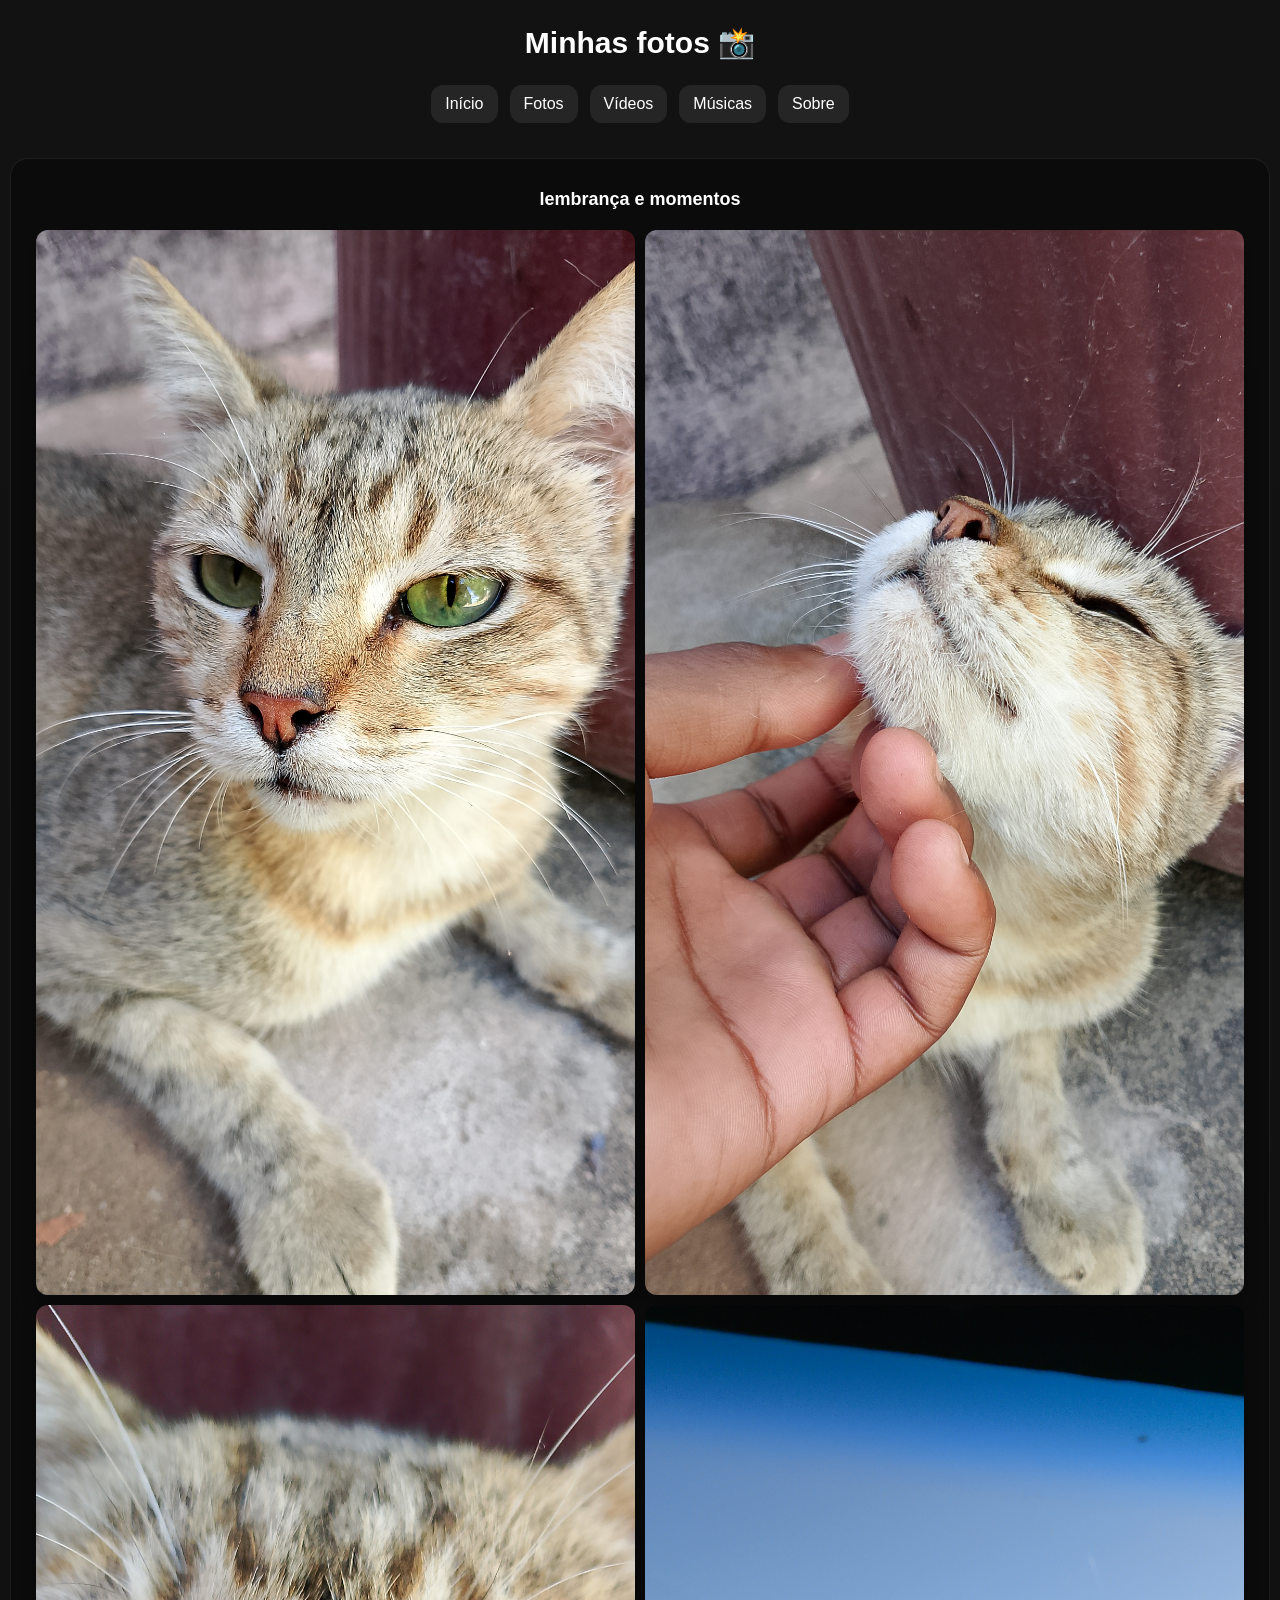
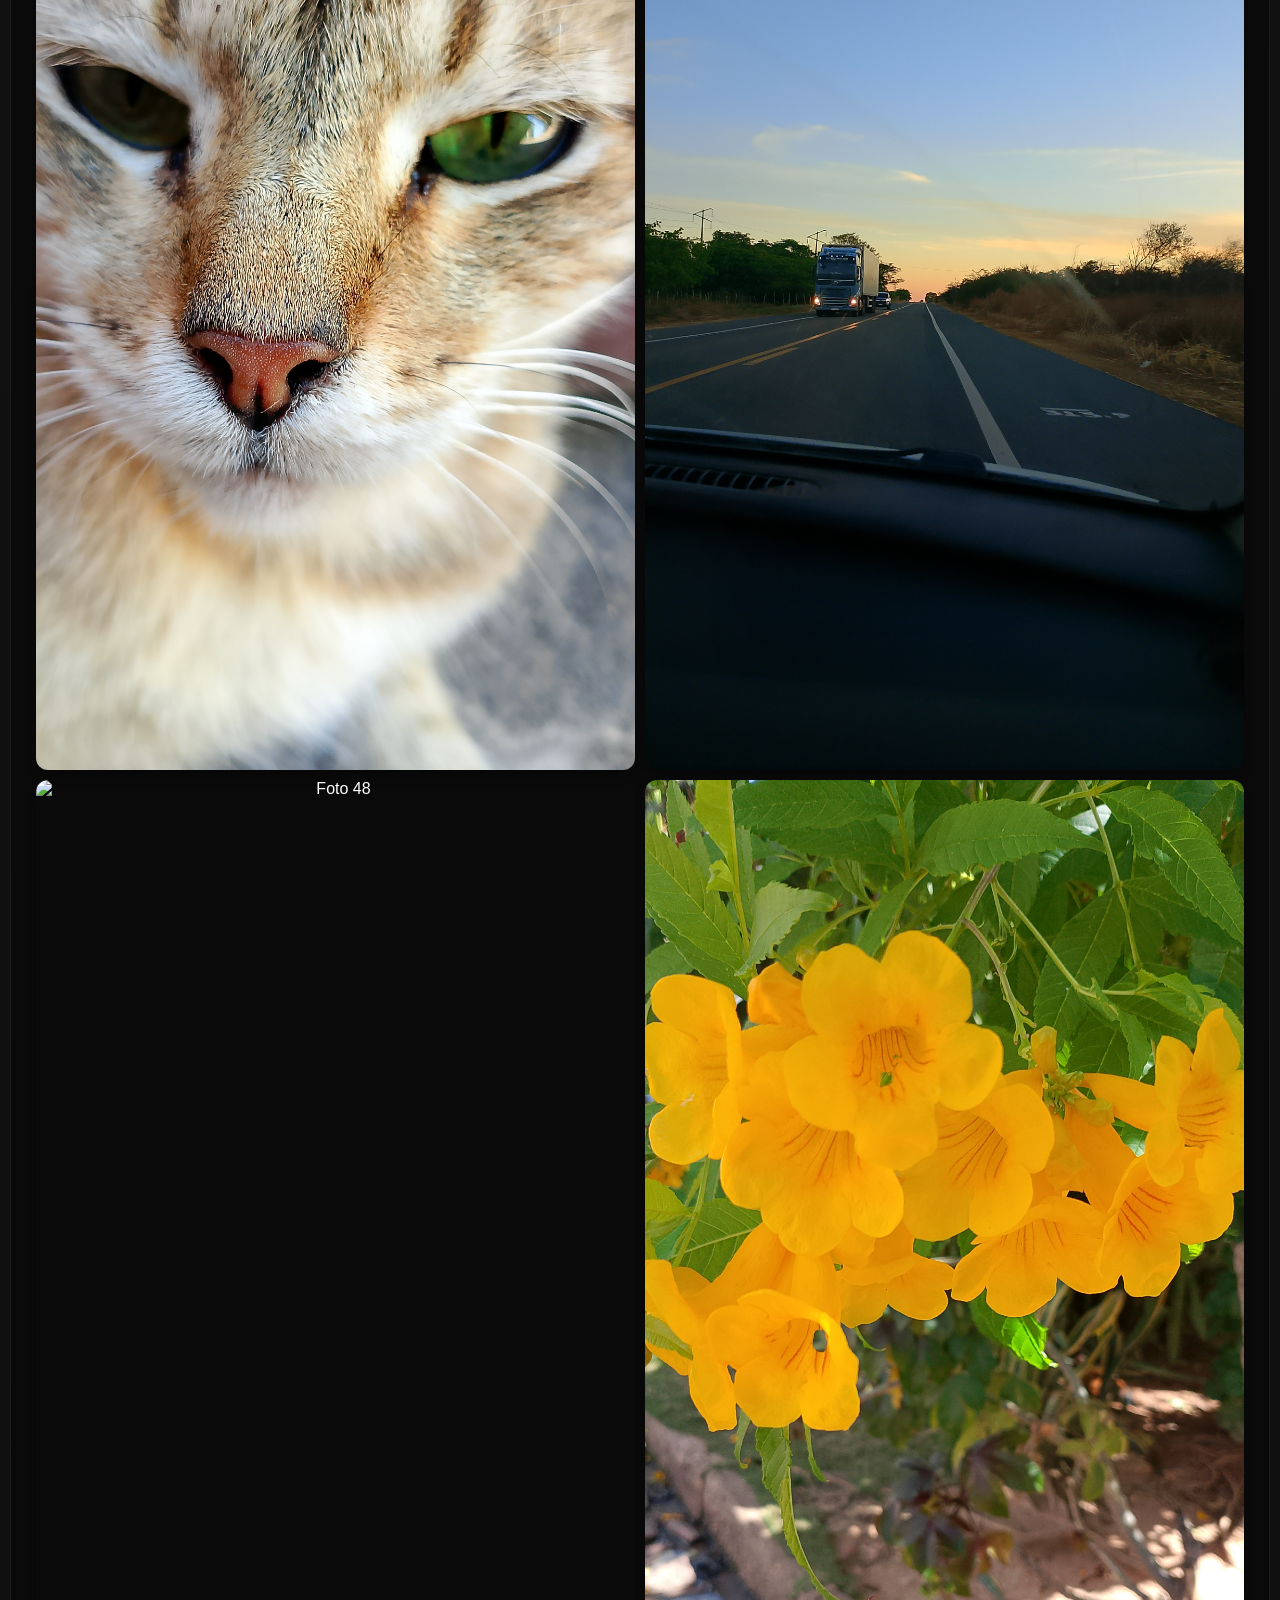
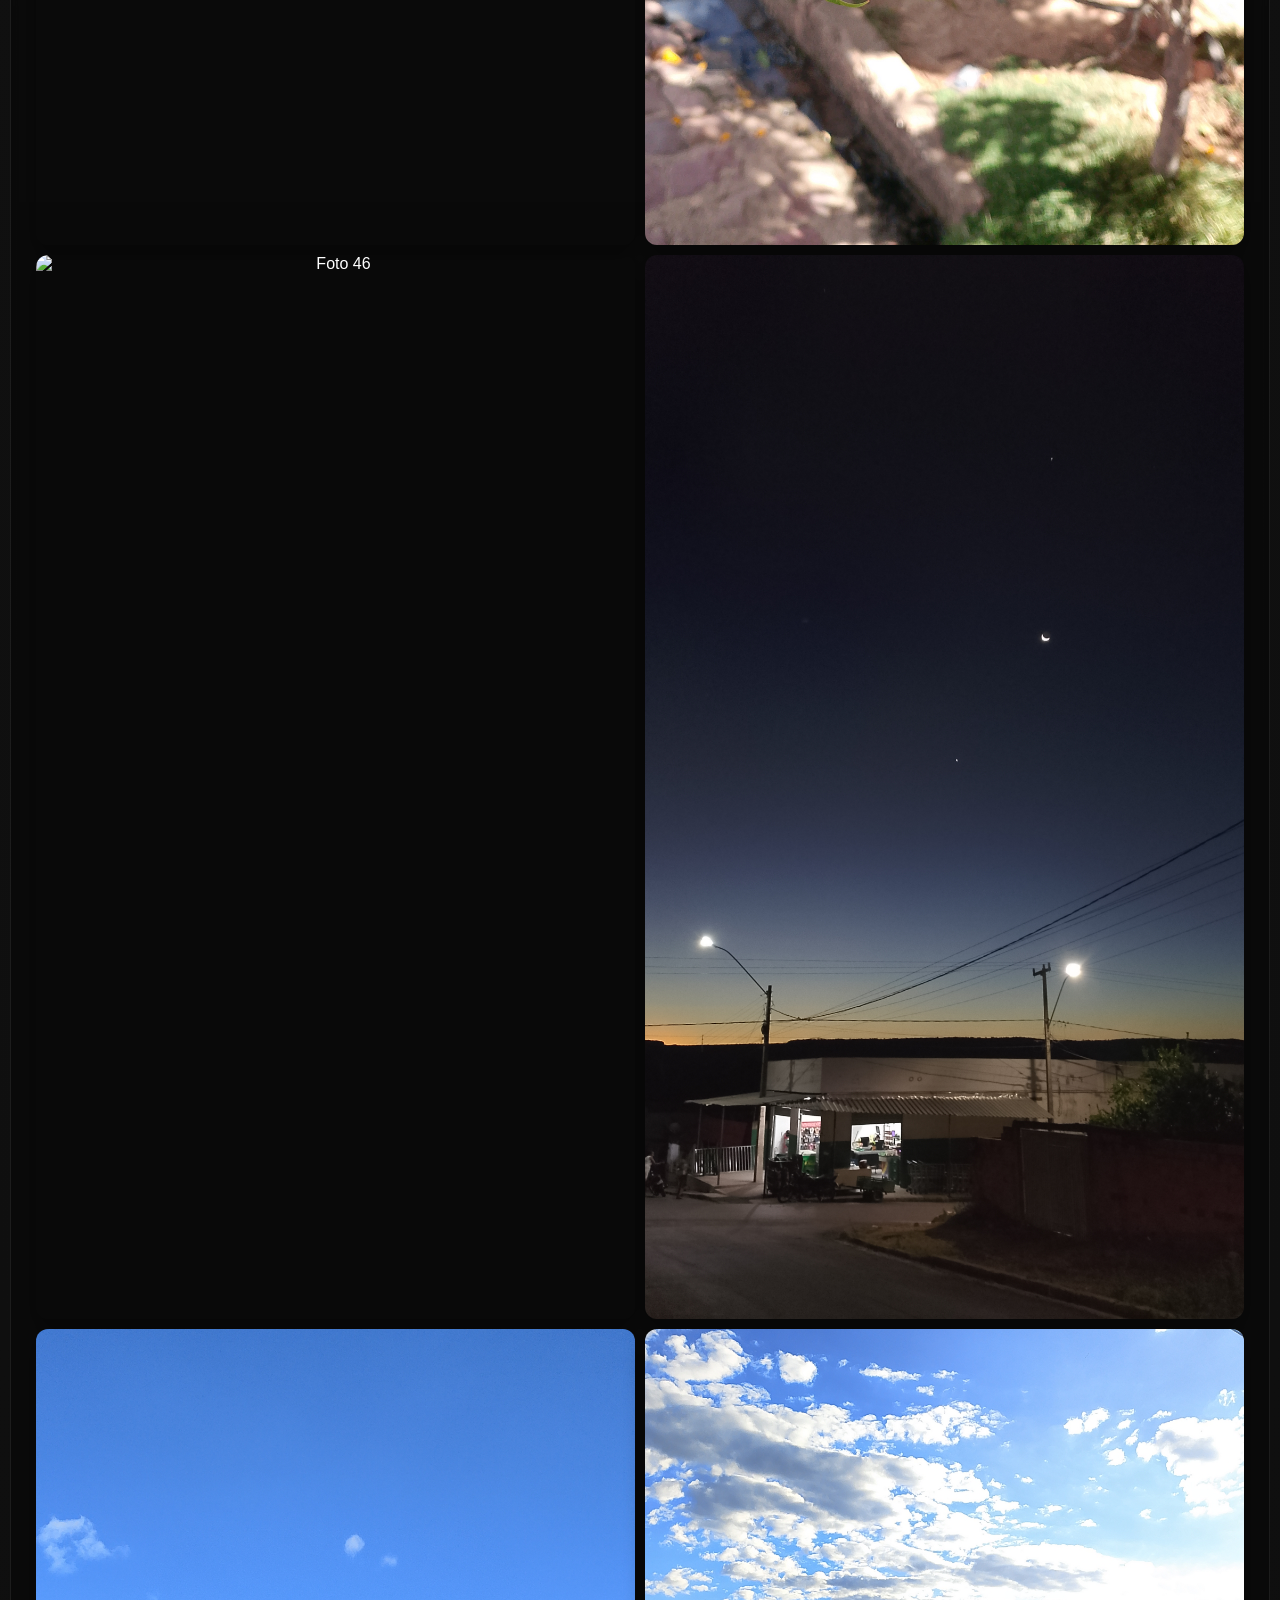
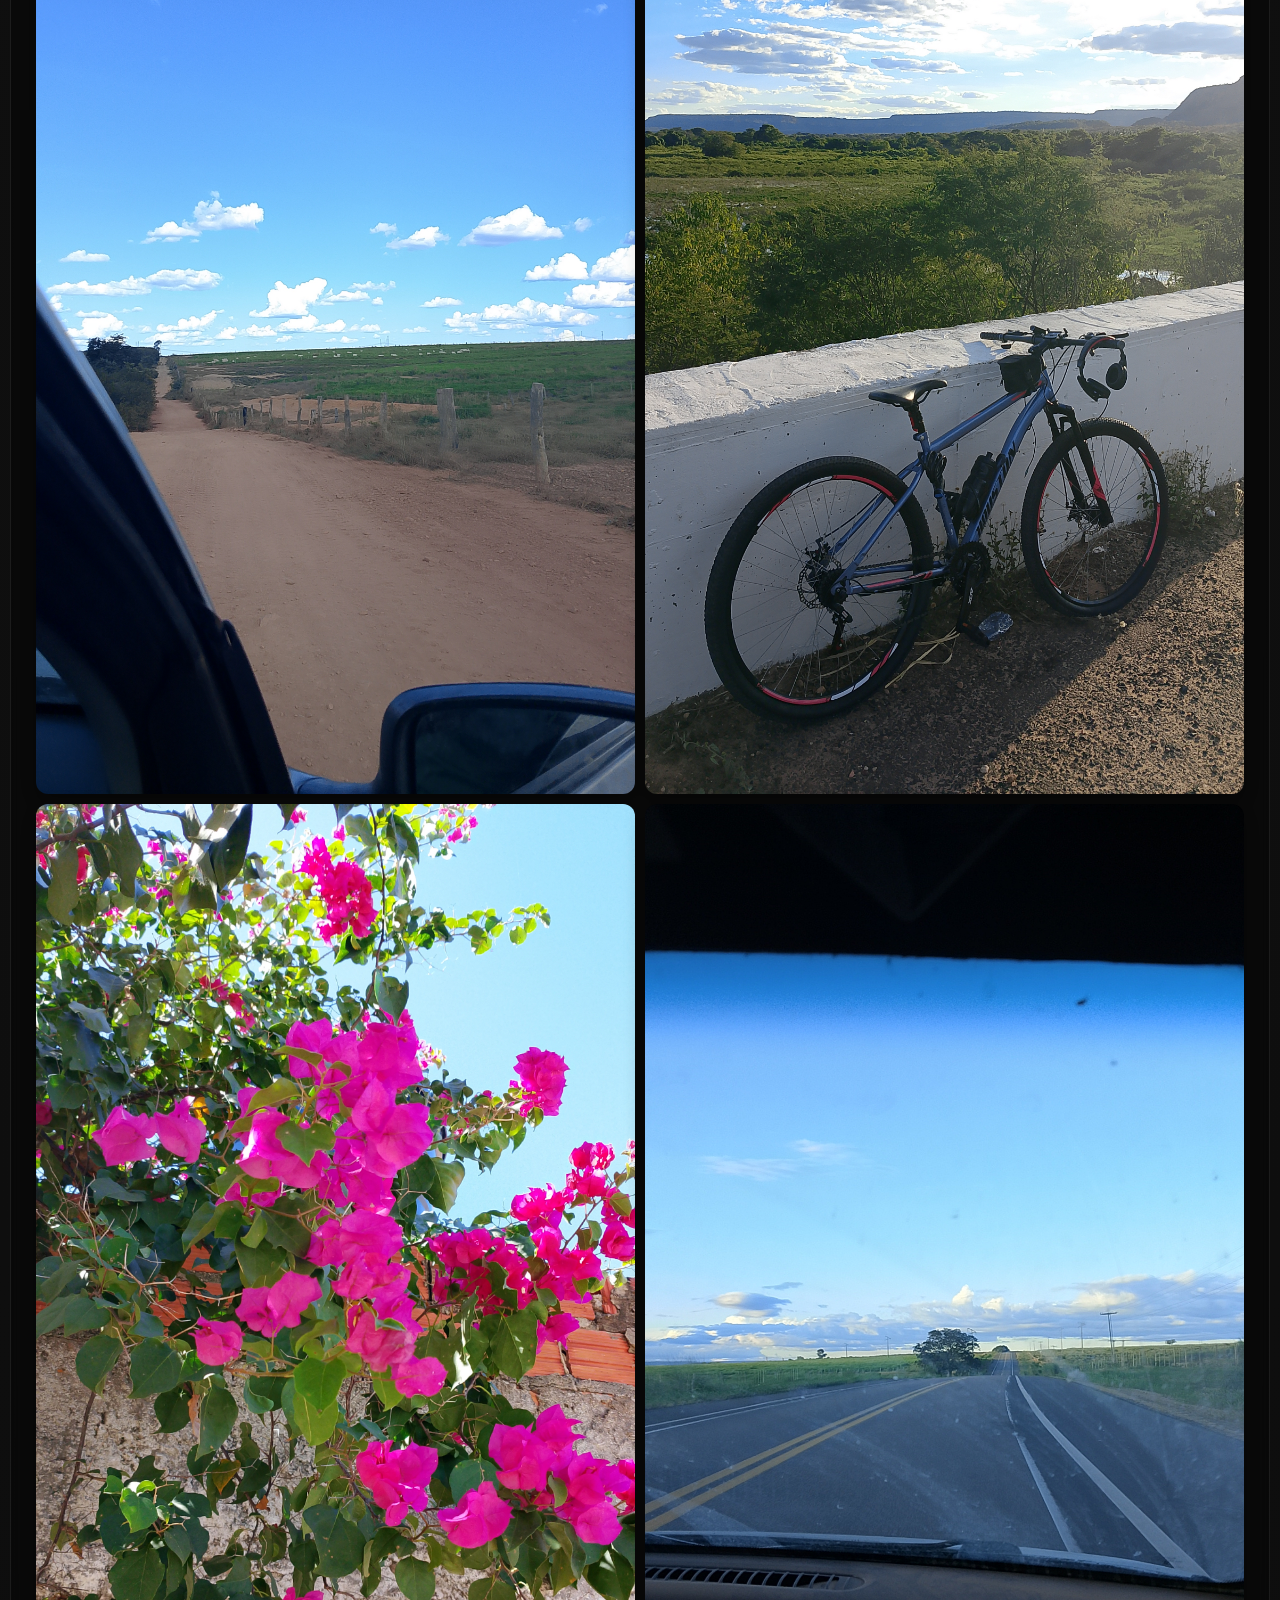
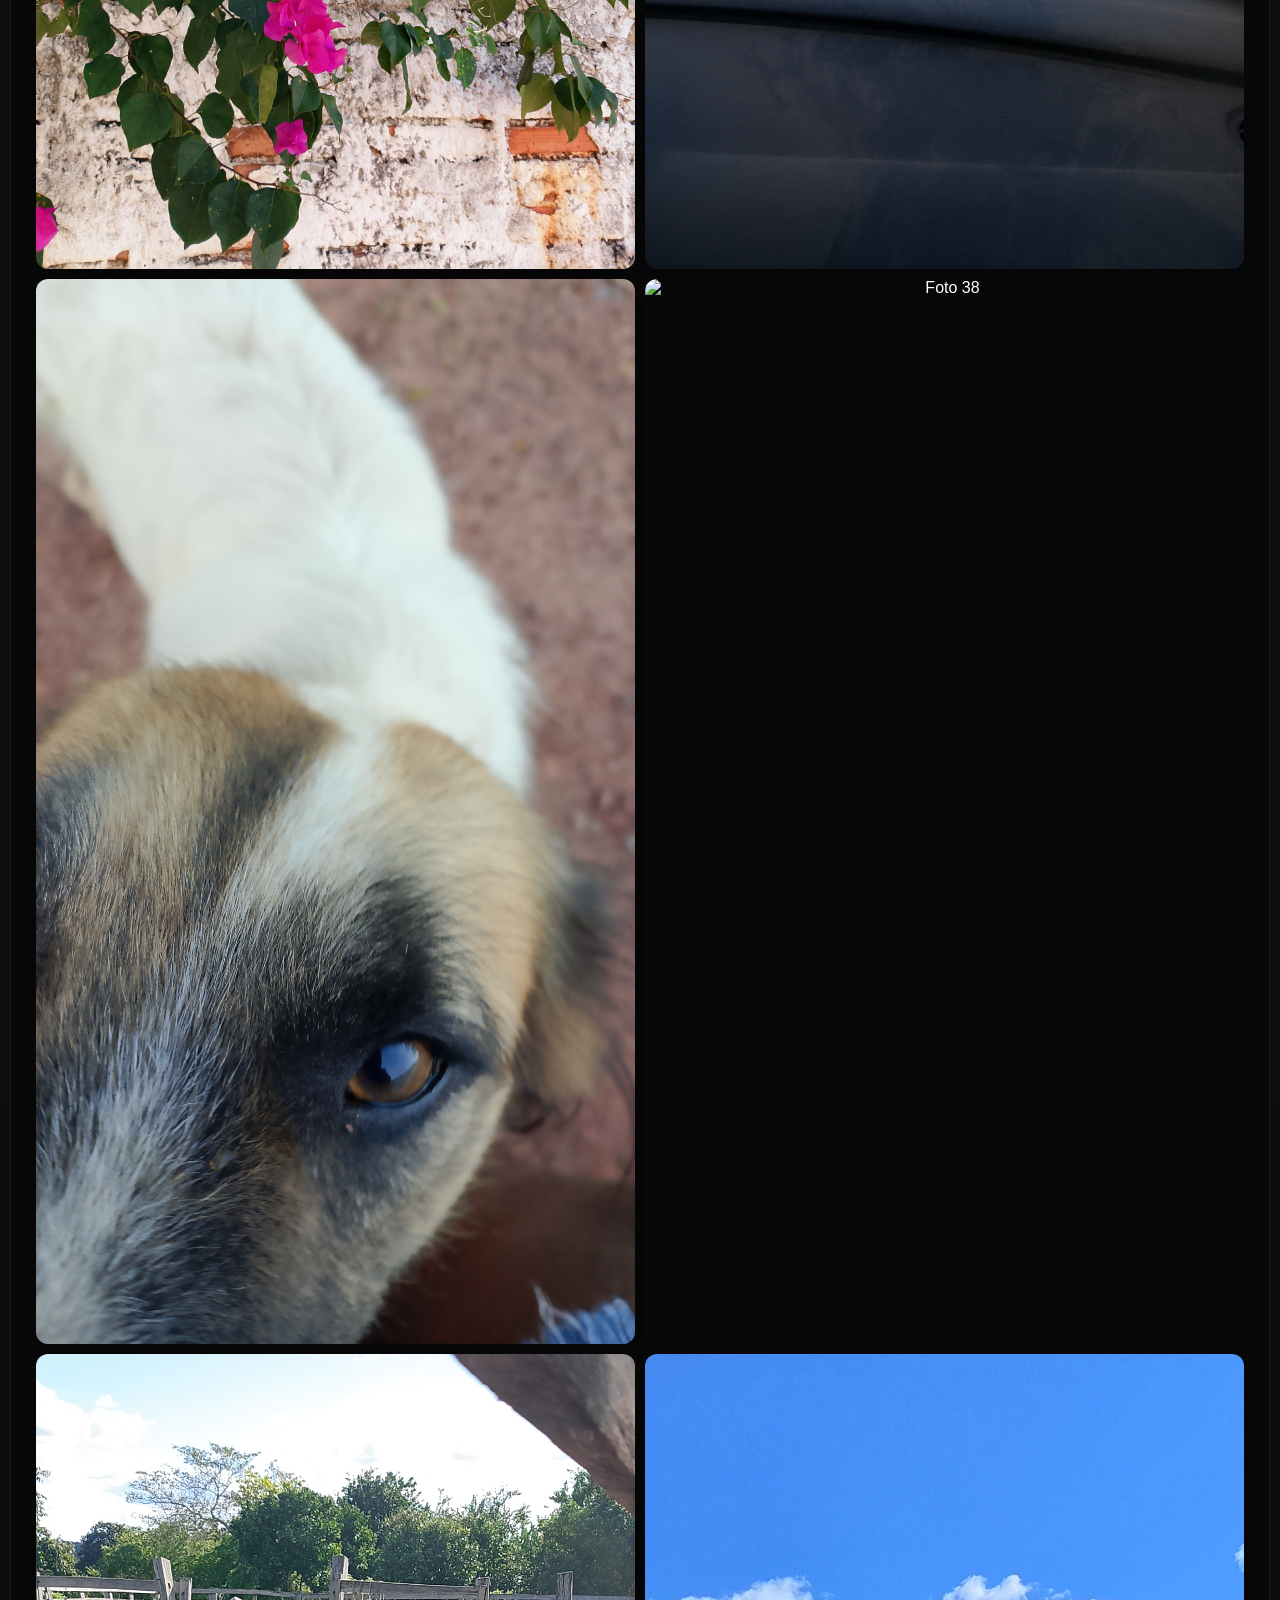
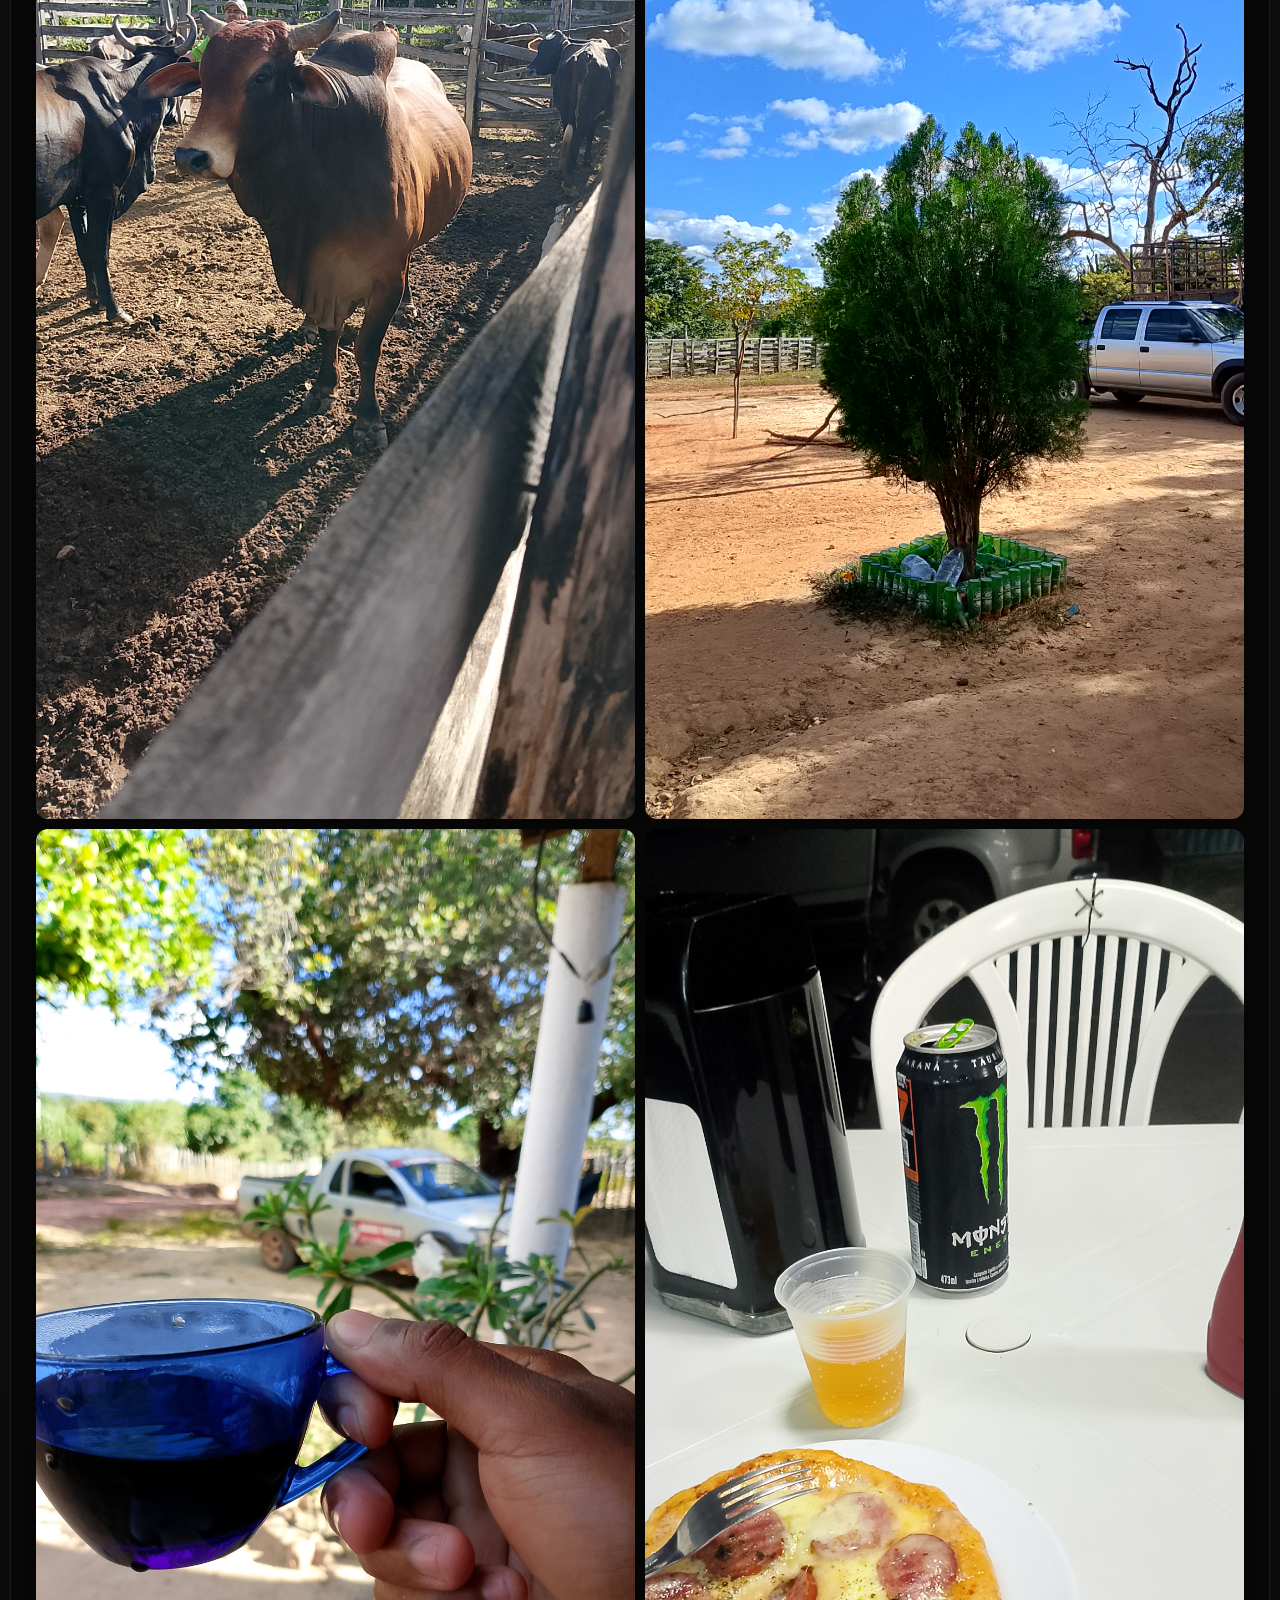
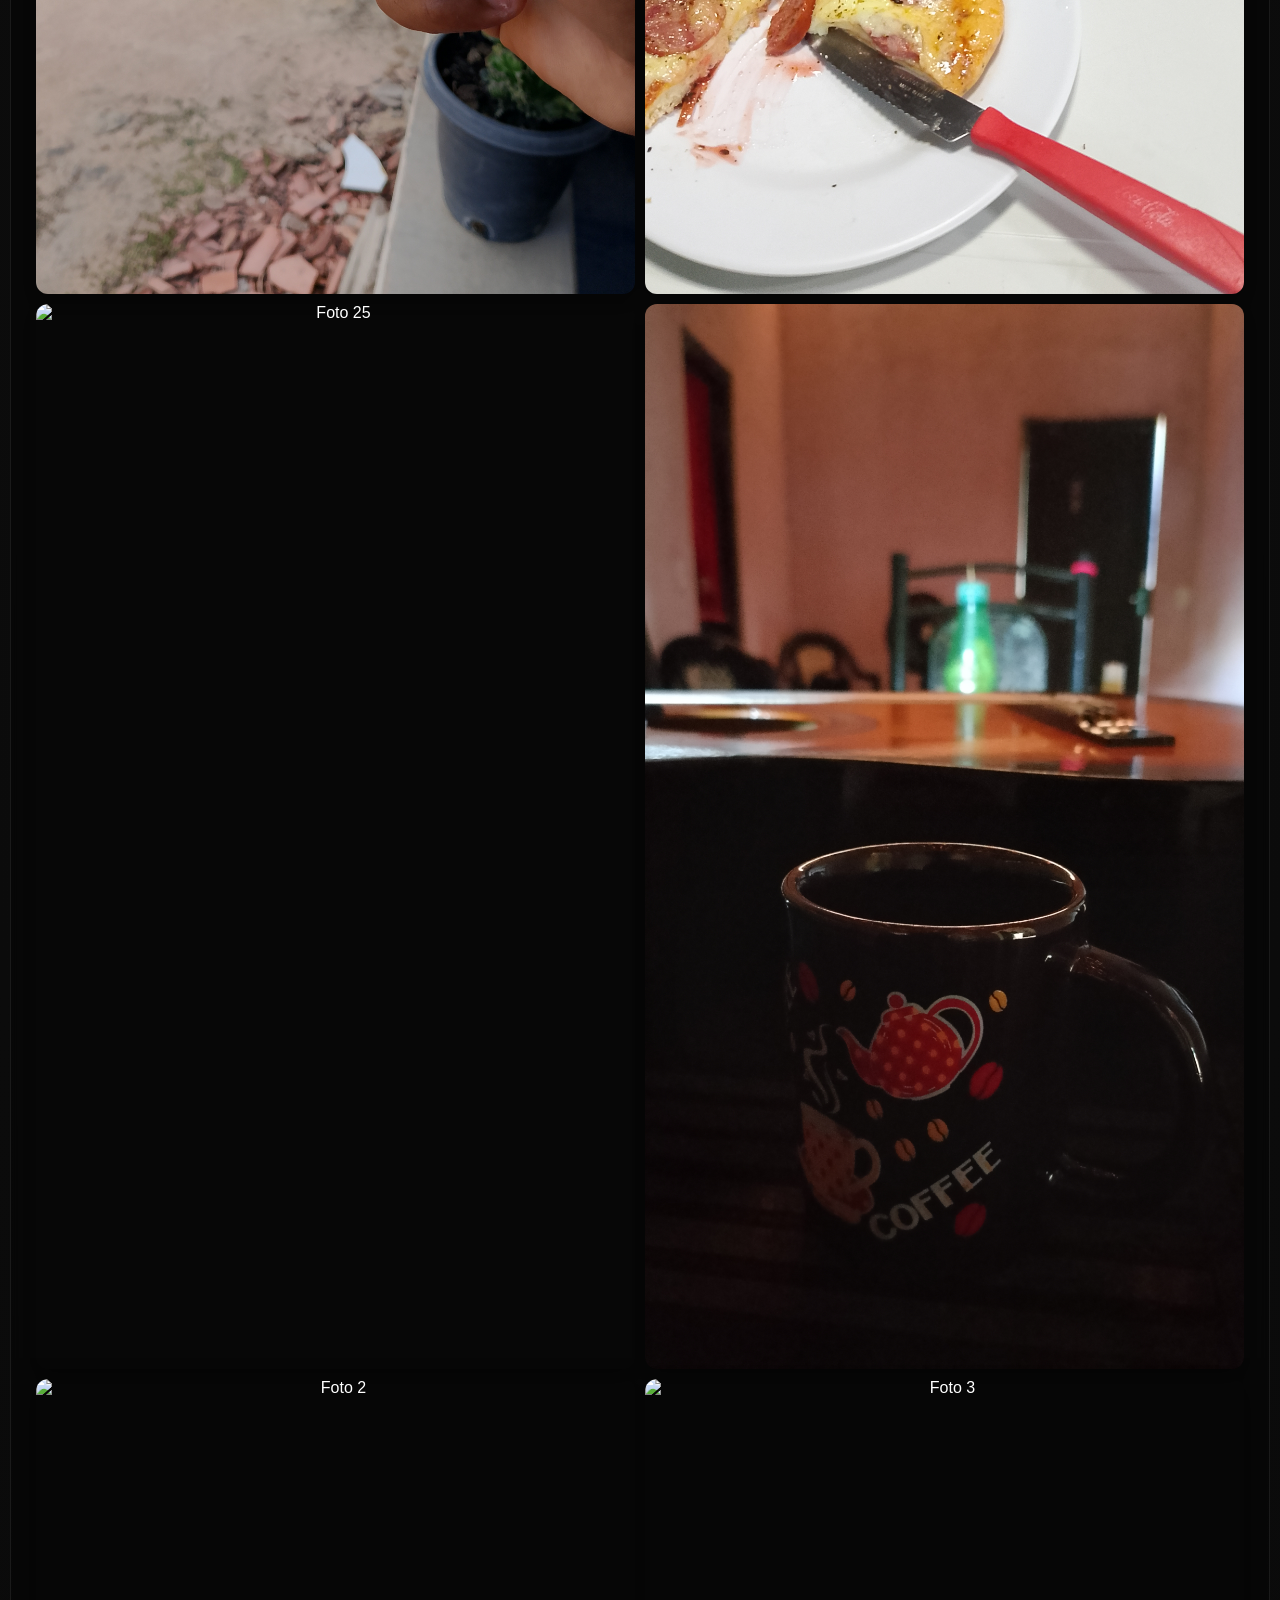
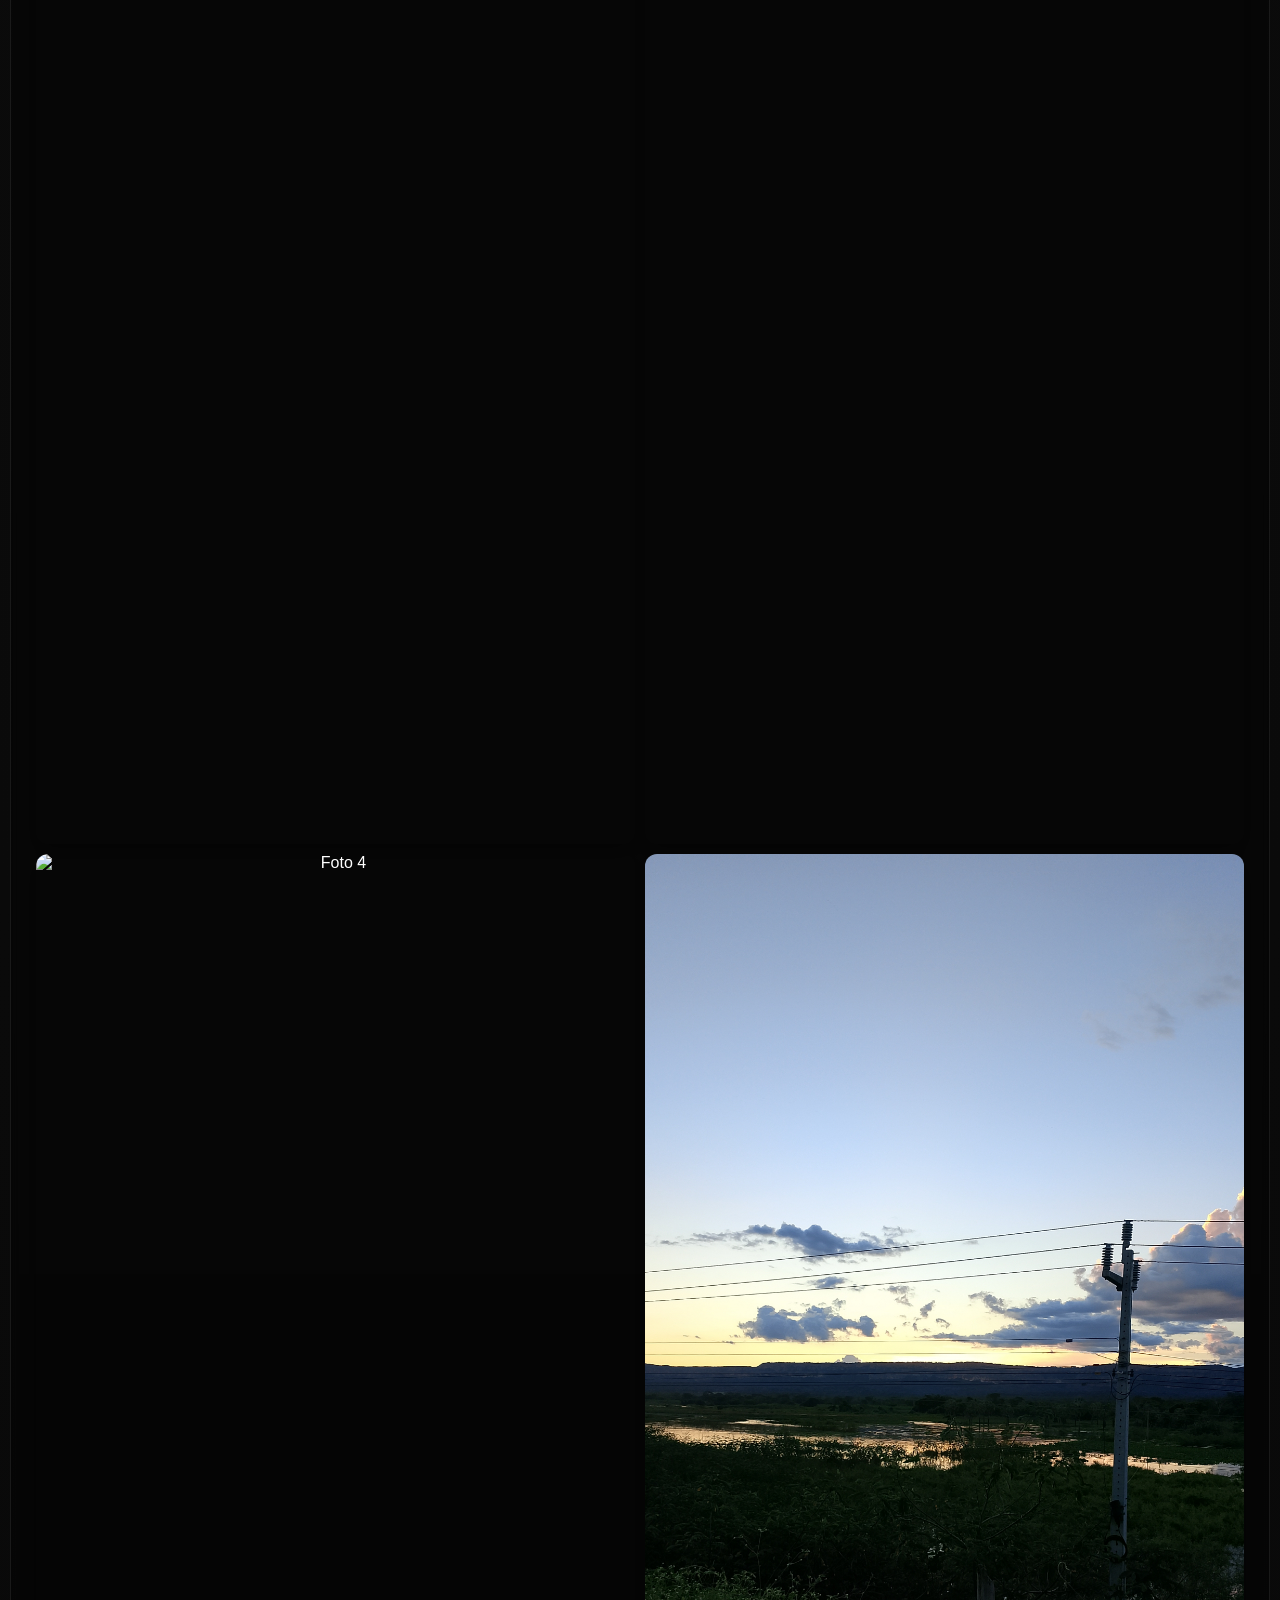
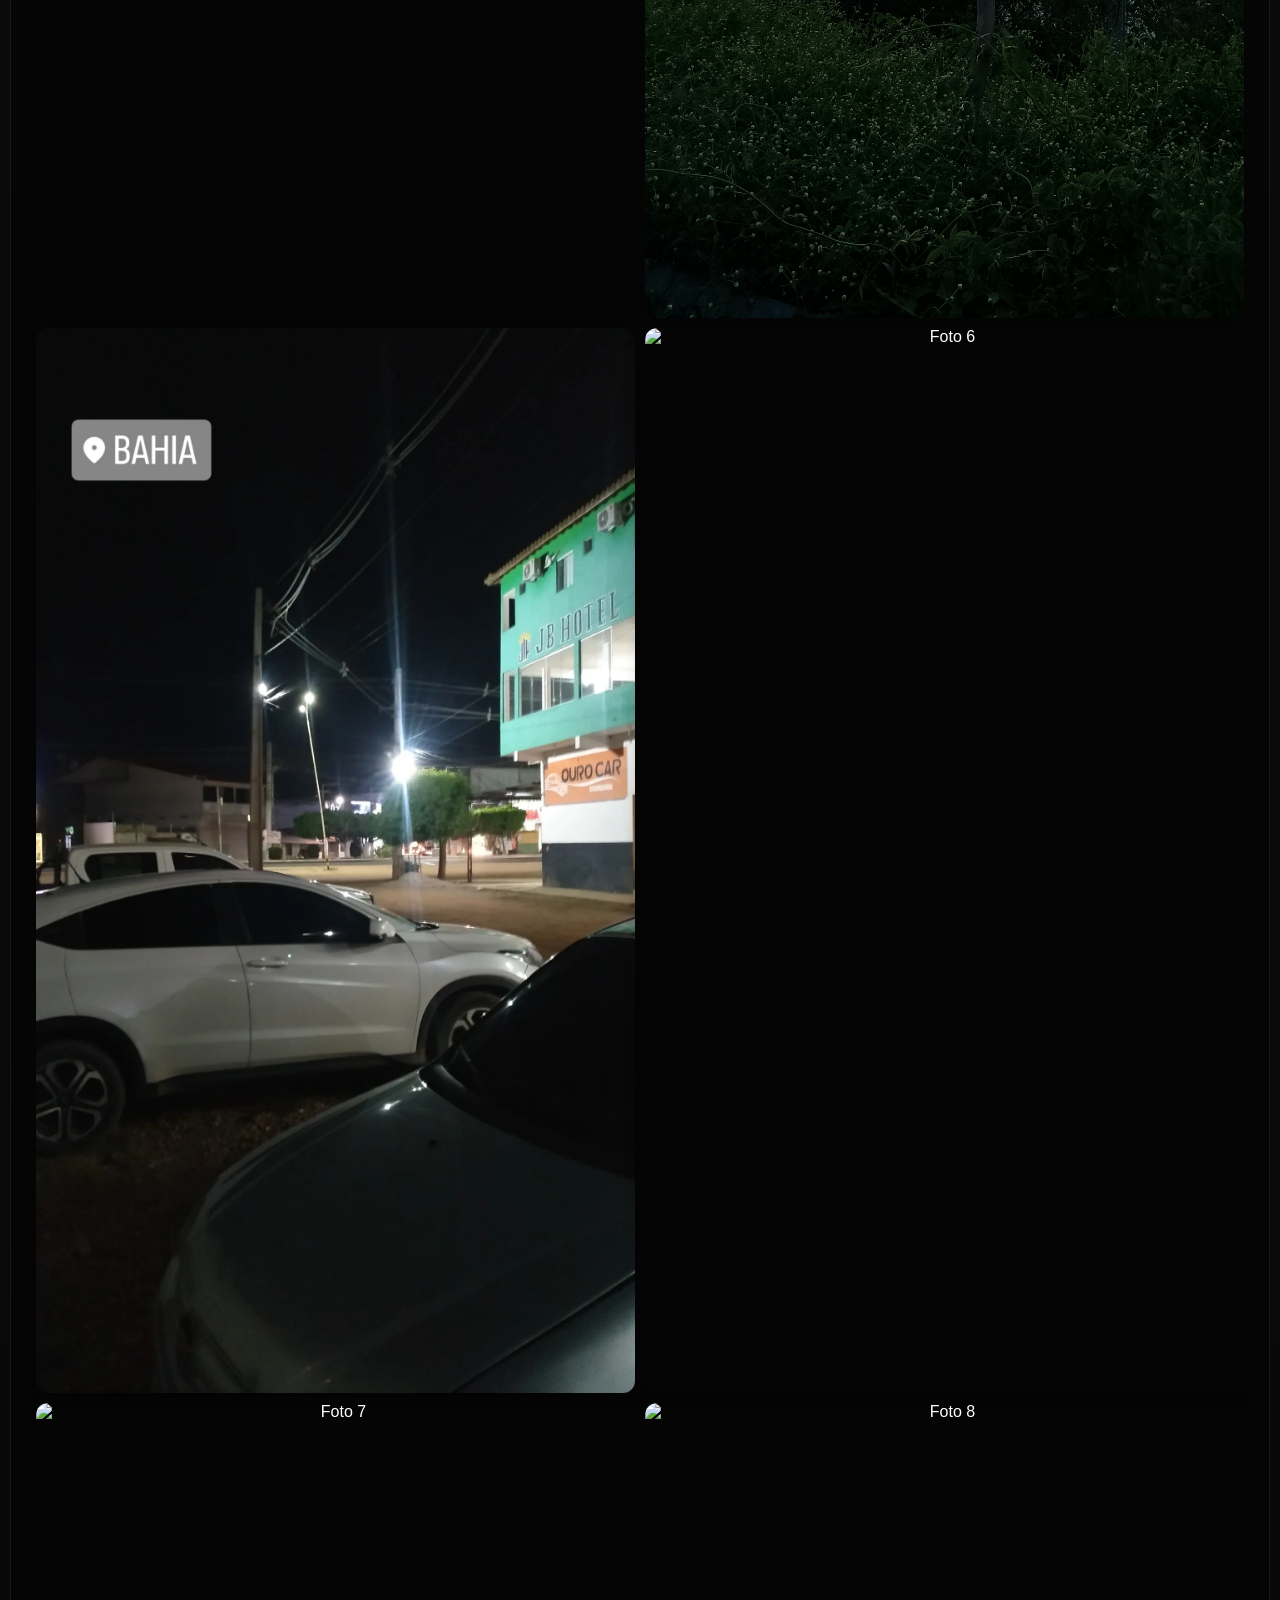
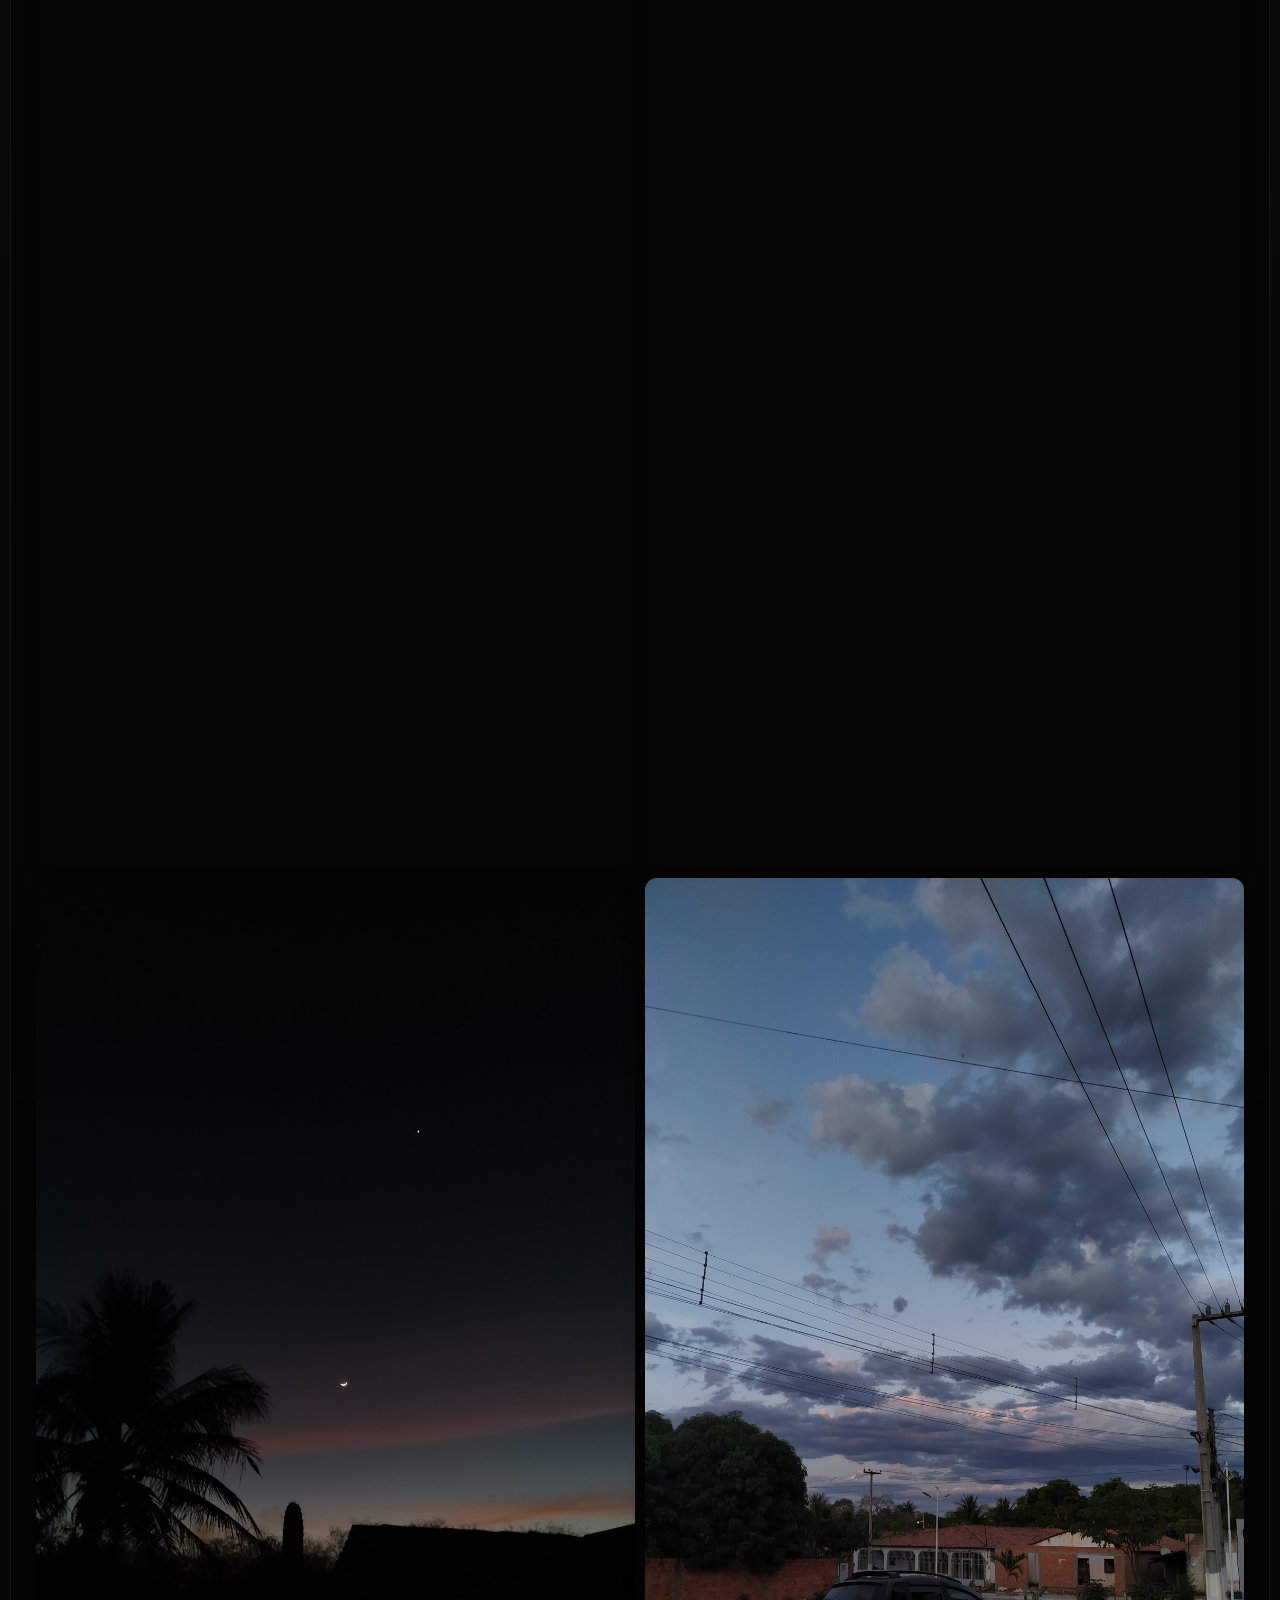
==== fotos.html @ 7a5d4465 "Add files via upload" ====
<!DOCTYPE html>  <html lang="pt-BR">    <head>    
  <meta charset="UTF-8">    
  <title>Fotos</title>    
  <link rel="stylesheet" href="style.css">    
  <meta name="viewport" content="width=device-width, initial-scale=1.0">    
</head>    
<body>    <header>    
    <h1>Minhas fotos 📸</h1>    
  </header>    <nav class="menu">    
    <a href="index.html">Início</a>    
    <a href="fotos.html">Fotos</a>    
    <a href="videos.html">Vídeos</a>  
    <a href="musicas.html">Músicas</a>  
    <a href="sobre.html">Sobre</a>
  </nav>    <section>    
    <h2>lembrança e momentos</h2>    
    <div class="galeria">
    <img src="foto52.jpg" alt="Foto 52">
    <img src="foto51.jpg" alt="Foto 51">
    <img src="foto50.jpg" alt="Foto 50">
    <img src="foto49.jpg" alt="Foto 49">
    <img src="foto48.jpg" alt="Foto 48">
    <img src="foto47.jpg" alt="Foto 47">
    <img src="foto46.jpg" alt="Foto 46">
    <img src="foto45.jpg" alt="Foto 45">
    <img src="foto44.jpg" alt="Foto 44">
    <img src="foto43.jpg" alt="Foto 43">
    <img src="foto42.jpg" alt="Foto 42">
    <img src="foto40.jpg" alt="Foto 40">  
    <img src="foto39.jpg" alt="Foto 39">  
    <img src="foto38.jpg" alt="Foto 38">  
    <img src="foto37.jpg" alt="Foto 37">  
    <img src="foto36.jpg" alt="Foto 36">
    <img src="foto34.jpg" alt="Foto 34">  
    <img src="foto26.jpg" alt="Foto 26">  
    <img src="foto25.jpg" alt="Foto 25">    
      <img src="foto1.jpg" alt="Foto 1">    
      <img src="foto2.jpg" alt="Foto 2">    
      <img src="foto3.jpg" alt="Foto 3">    
      <img src="foto4.jpg" alt="Foto 4">    
      <img src="foto5.jpg" alt="Foto 5">
      <img src="foto41.jpg" alt="Foto 41">
      <img src="foto6.jpg" alt="Foto 6">    
      <img src="foto7.jpg" alt="Foto 7">    
      <img src="foto8.jpg" alt="Foto 8">    
      <img src="foto9.jpg" alt="Foto 9">    
      <img src="foto10.jpg" alt="Foto 10">    
      <img src="foto11.jpg" alt="Foto 11">    
      <img src="foto12.jpg" alt="Foto 12">    
      <img src="foto13.jpg" alt="Foto 13">    
      <img src="foto14.jpg" alt="Foto 14">    
      <img src="foto15.jpg" alt="Foto 15">    
      <img src="foto16.jpg" alt="Foto 16">    
      <img src="foto17.jpg" alt="Foto 17">    
      <img src="foto18.jpg" alt="Foto 18">    
      <img src="foto19.jpg" alt="Foto 19">    
      <img src="foto20.jpg" alt="Foto 20">    
      <img src="foto21.jpg" alt="Foto 21">    
      <img src="foto22.jpg" alt="Foto 22">
      <img src="foto27.jpg" alt="Foto 27">  
      <img src="foto28.jpg" alt="Foto 28">  
      <img src="foto29.jpg" alt="Foto 29">  
      <img src="foto30.jpg" alt="Foto 30">  
      <img src="foto31.jpg" alt="Foto 31">  
      <img src="foto32.jpg" alt="Foto 32">  
      <img src="foto33.jpg" alt="Foto 33">  
    </div>    
  </section>    <div id="telaCheia" class="tela-cheia">    
    <span id="fechar">&times;</span>    
    <img id="imgGrande" alt="Imagem ampliada">    
  </div>    <script src="script.js"></script>  
  <footer>  
    <p>© 2026 - @eudaviziim</p>  
  </footer>  
  </body>    
</html>
---- style.css ----
body {
  background: linear-gradient(180deg, #121212, #000);
  color: white;
  font-family: Arial, sans-serif;
  margin: 0;
  text-align: center;
}

/* HEADER */
header {
  padding: 25px 15px 10px;
}

h1 {
  font-size: 30px;
  margin: 0;
}

h2 {
  font-size: 18px;
  margin-bottom: 10px;
}

p {
  font-size: 14px;
  color: #b3b3b3;
}

/* MENU */
.menu {
  display: flex;
  justify-content: center;
  gap: 12px;
  padding: 15px;
  flex-wrap: wrap;
}

.menu a {
  text-decoration: none;
  color: white;
  background: rgba(255, 255, 255, 0.08);
  padding: 10px 14px;
  border-radius: 12px;
  transition: 0.3s;
}

.menu a:hover {
  background: rgba(255, 255, 255, 0.18);
}

/* SEÇÕES */
section {
  margin: 20px 10px;
  background: rgba(0, 0, 0, 0.35);
  padding: 15px;
  border-radius: 18px;
  backdrop-filter: blur(4px);
  border: 1px solid rgba(255, 255, 255, 0.08);
}

/* GALERIA */
.galeria {
  display: grid;
  grid-template-columns: repeat(2, 1fr);
  gap: 10px;
  padding: 10px;
}

.galeria img,
.galeria video {
  width: 100%;
  aspect-ratio: 9 / 16;
  object-fit: cover;
  border-radius: 12px;
  box-shadow: 0 8px 20px rgba(0, 0, 0, 0.35);
  transition: transform 0.3s ease;
}

.galeria img:hover,
.galeria video:hover {
  transform: scale(1.03);
}

/* TELA CHEIA */
.tela-cheia {
  display: none;
  position: fixed;
  inset: 0;
  background: rgba(0, 0, 0, 0.95);
  justify-content: center;
  align-items: center;
  z-index: 9999;
}

.tela-cheia img {
  width: 100%;
  height: 100%;
  object-fit: contain;
}

#fechar {
  position: absolute;
  top: 20px;
  right: 20px;
  font-size: 32px;
  color: white;
  cursor: pointer;
  z-index: 10000;
}

/* PLAYLIST */
.playlist {
  padding: 20px;
}

.playlist h2 {
  color: #1DB954;
  text-align: center;
}

/* CARD DE MÚSICA */
.card-musica {
  background: #181818;
  padding: 15px;
  margin: 18px 0;
  border-radius: 18px;
  box-shadow: 0 0 15px rgba(0,0,0,0.5);
  transition: 0.3s;
}

.card-musica:hover {
  background: #282828;
  transform: scale(1.02);
}

.card-musica h3 {
  margin-bottom: 10px;
  font-size: 18px;
}

/* VÍDEO MAIOR */
.card-musica iframe {
  width: 100%;
  height: 240px;
  border-radius: 12px;
}

/* FOOTER */
footer {
  padding: 20px;
  font-size: 14px;
}
body.no-scroll {
  overflow: hidden;
}
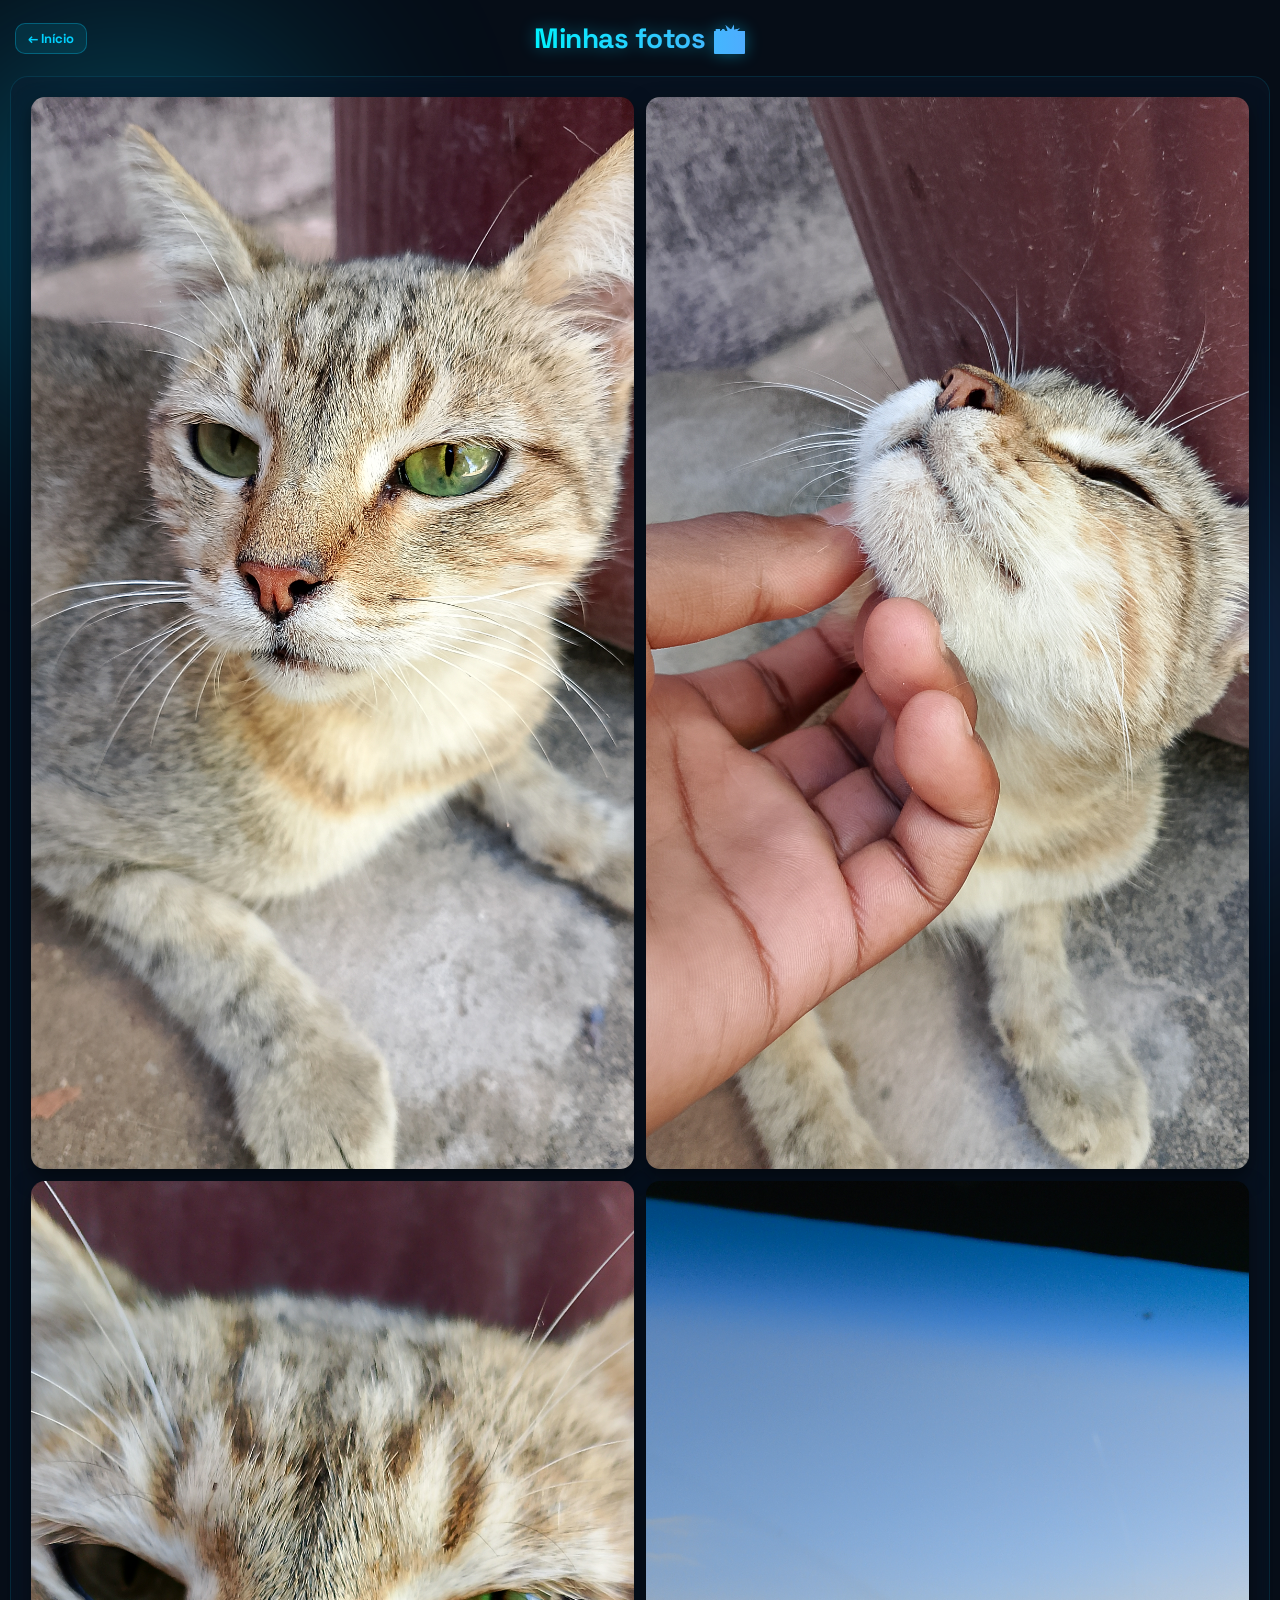
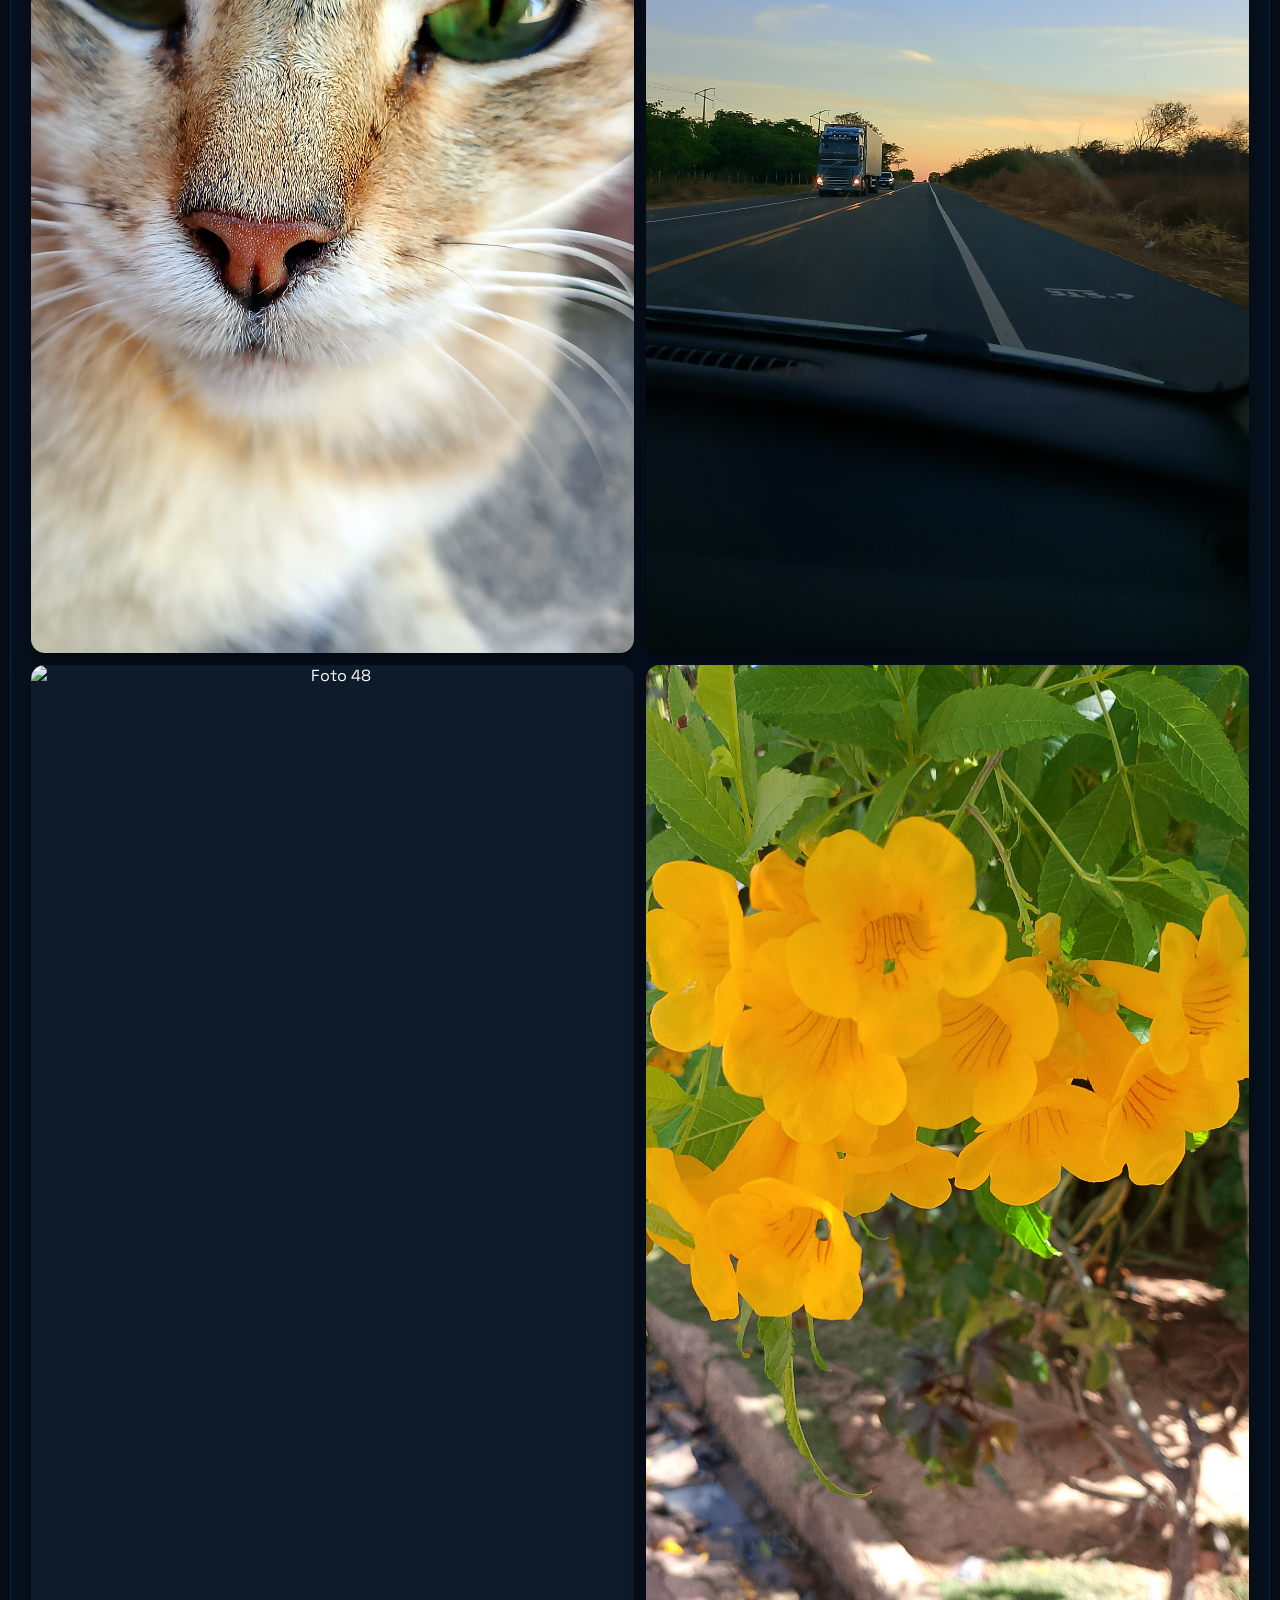
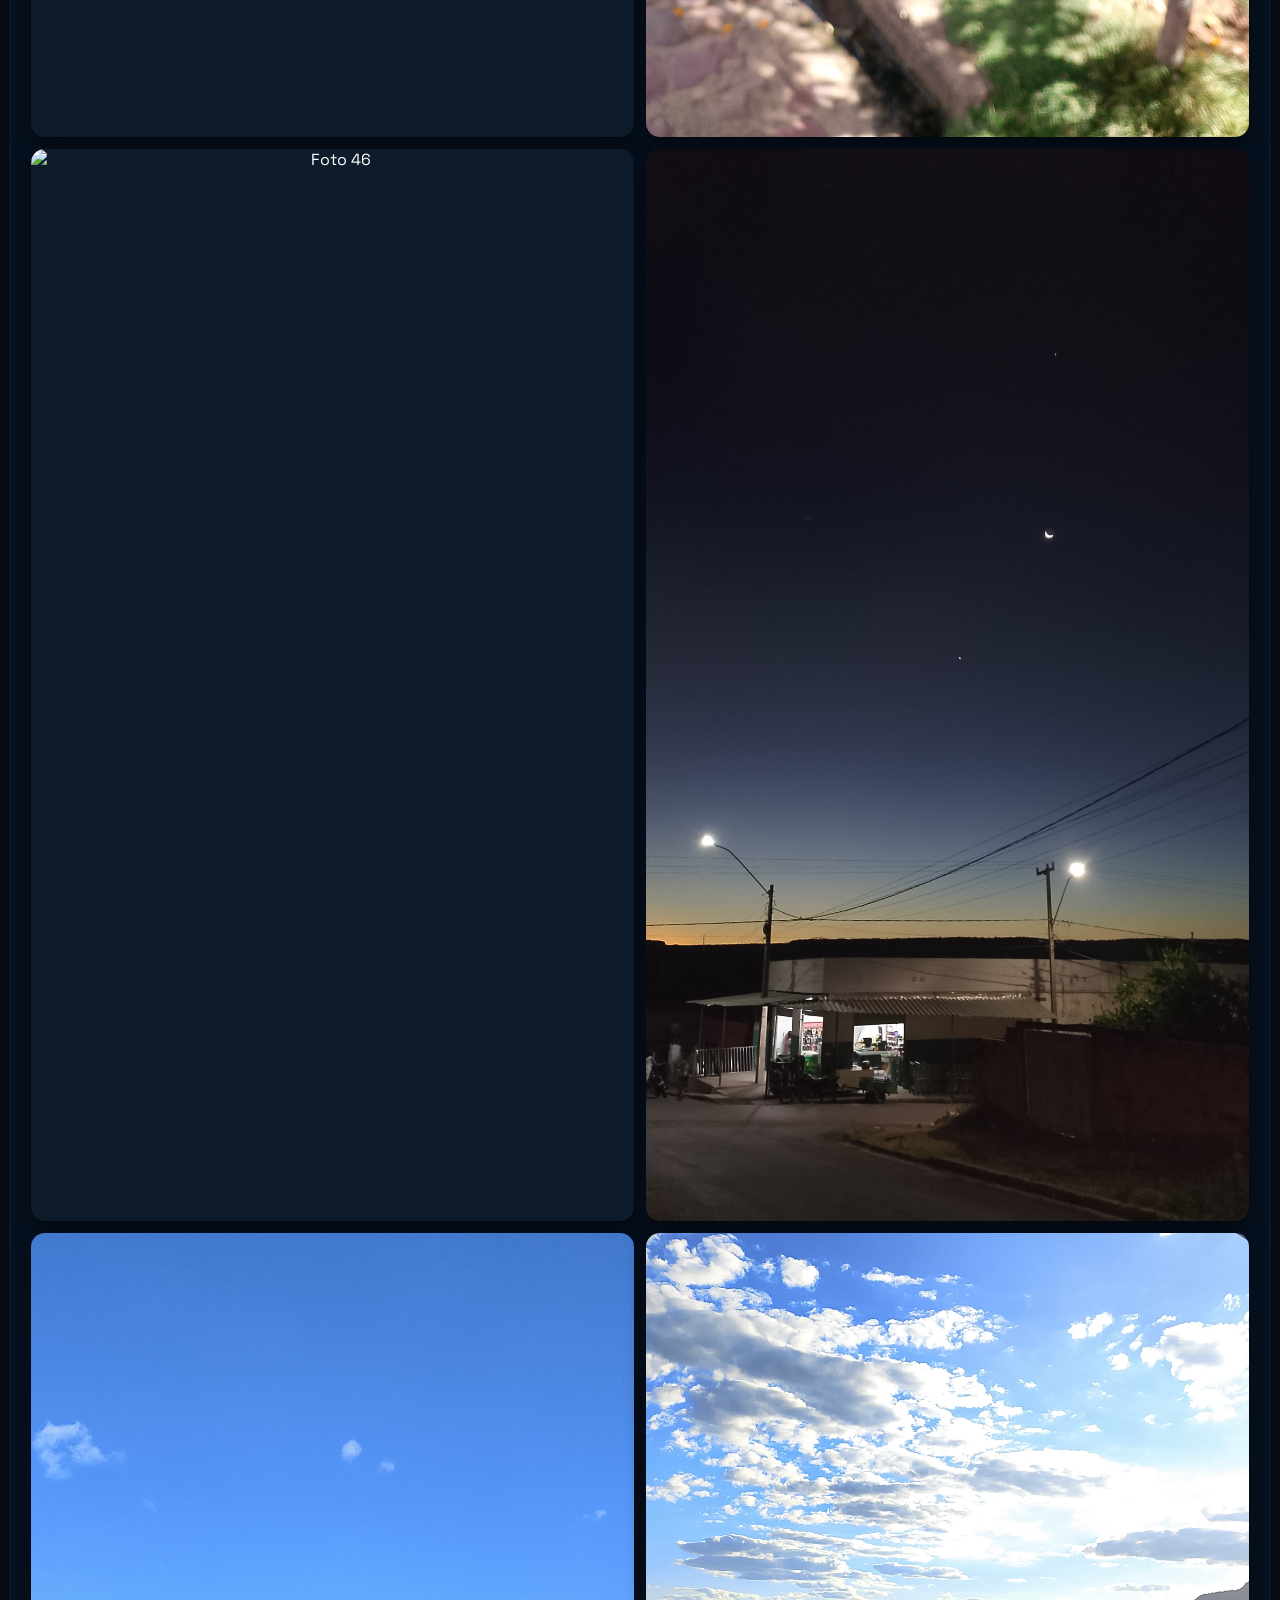
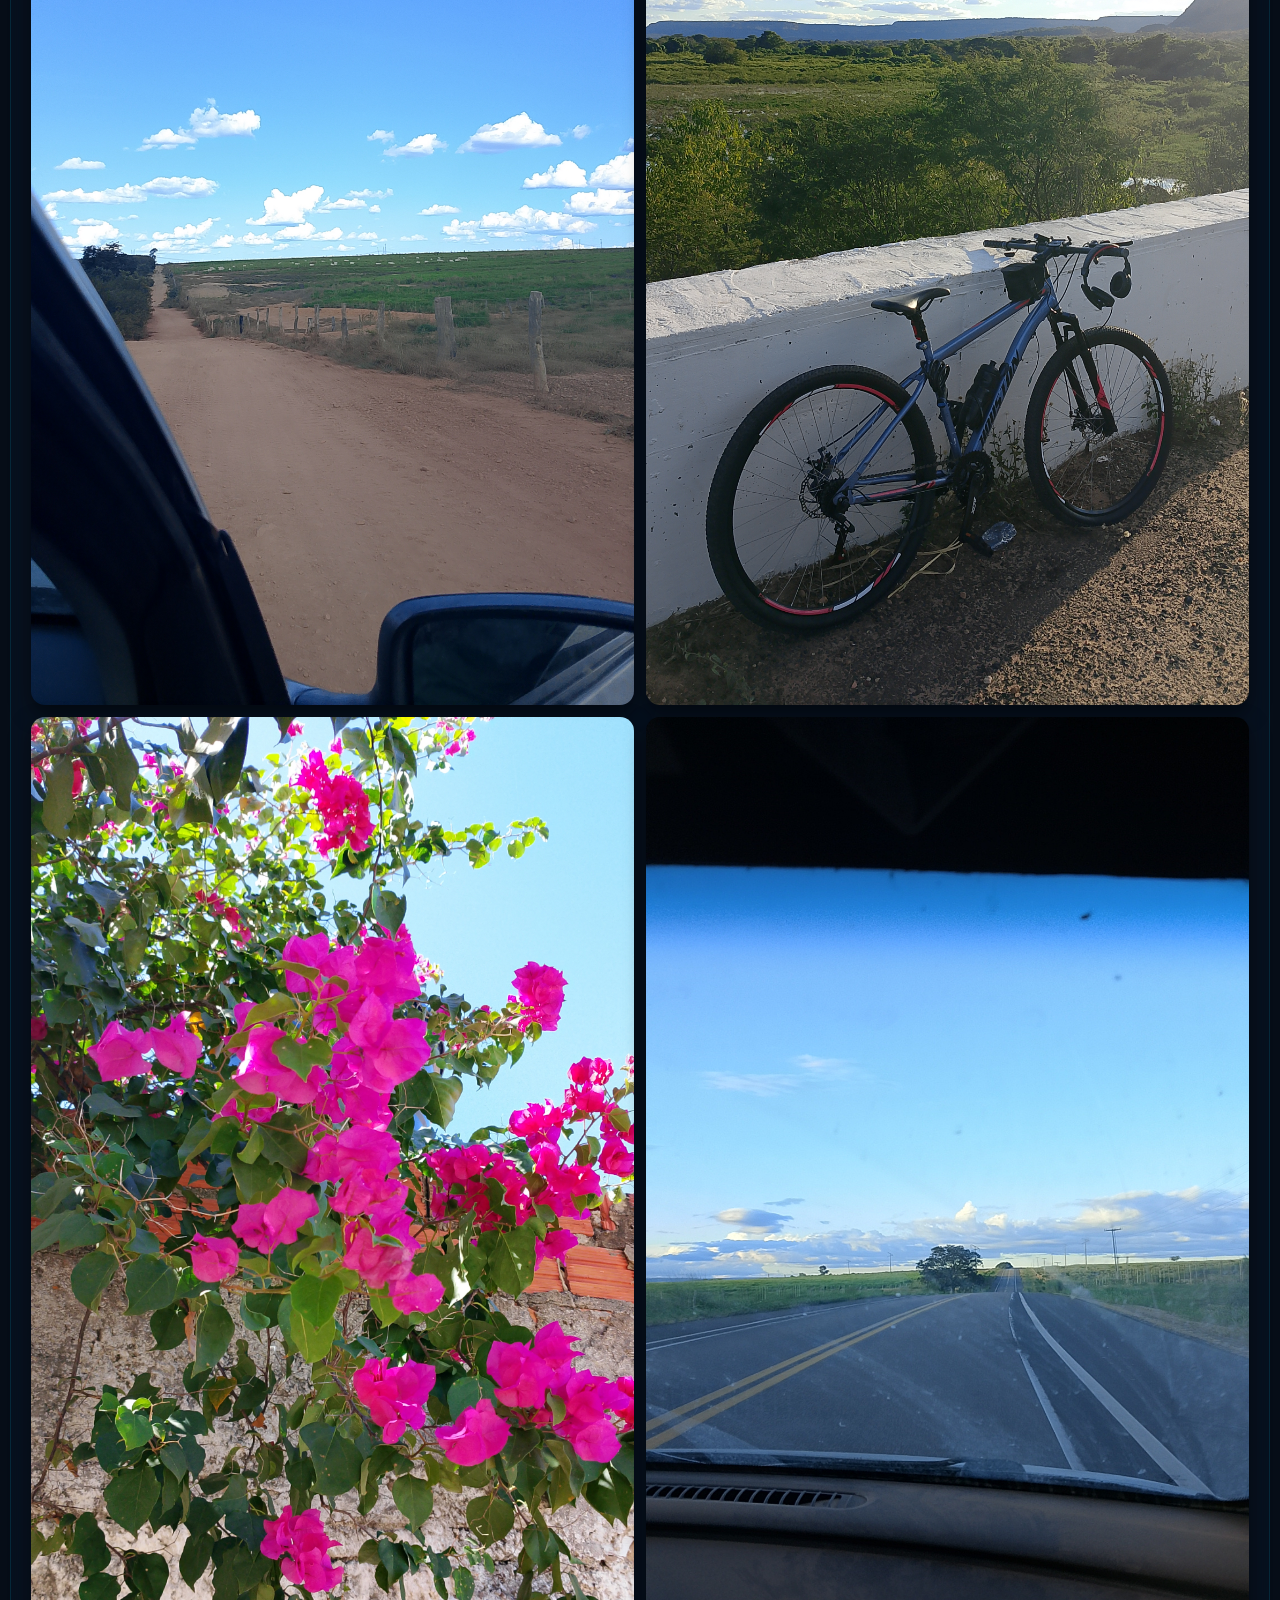
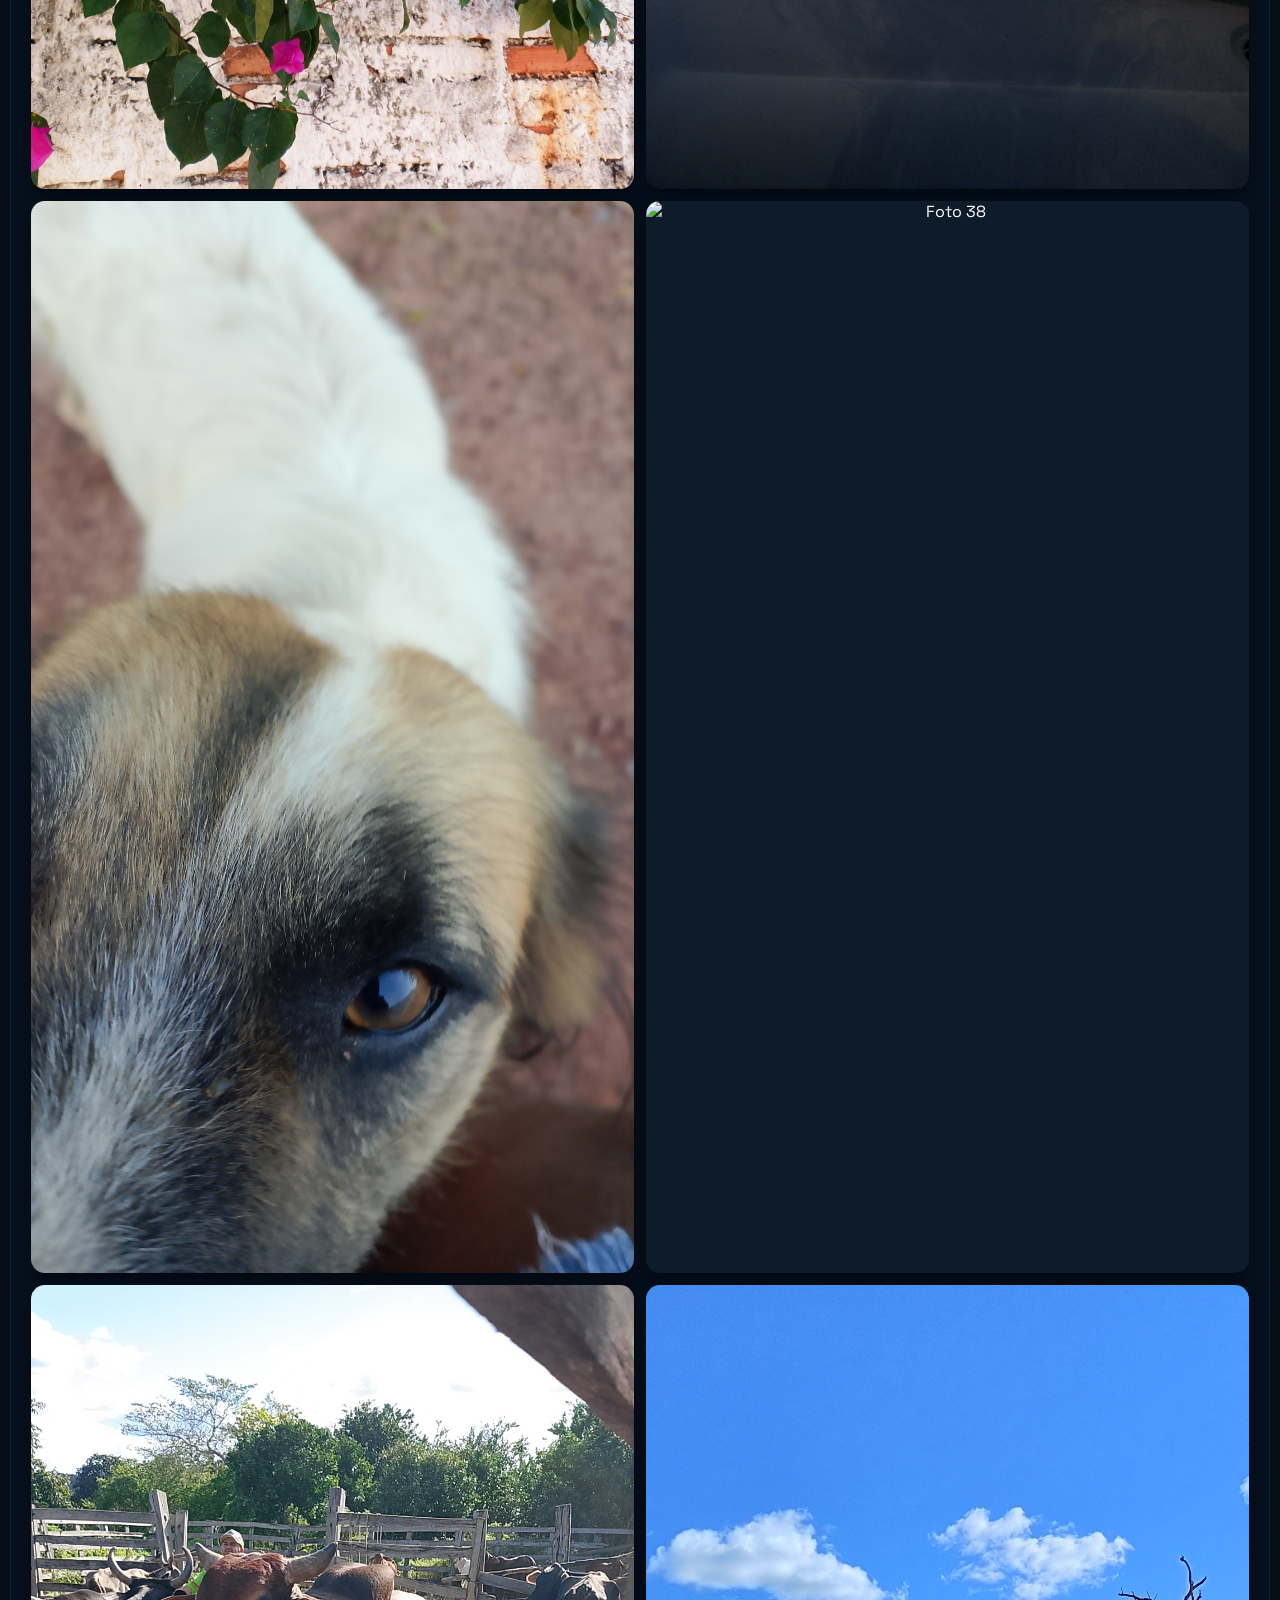
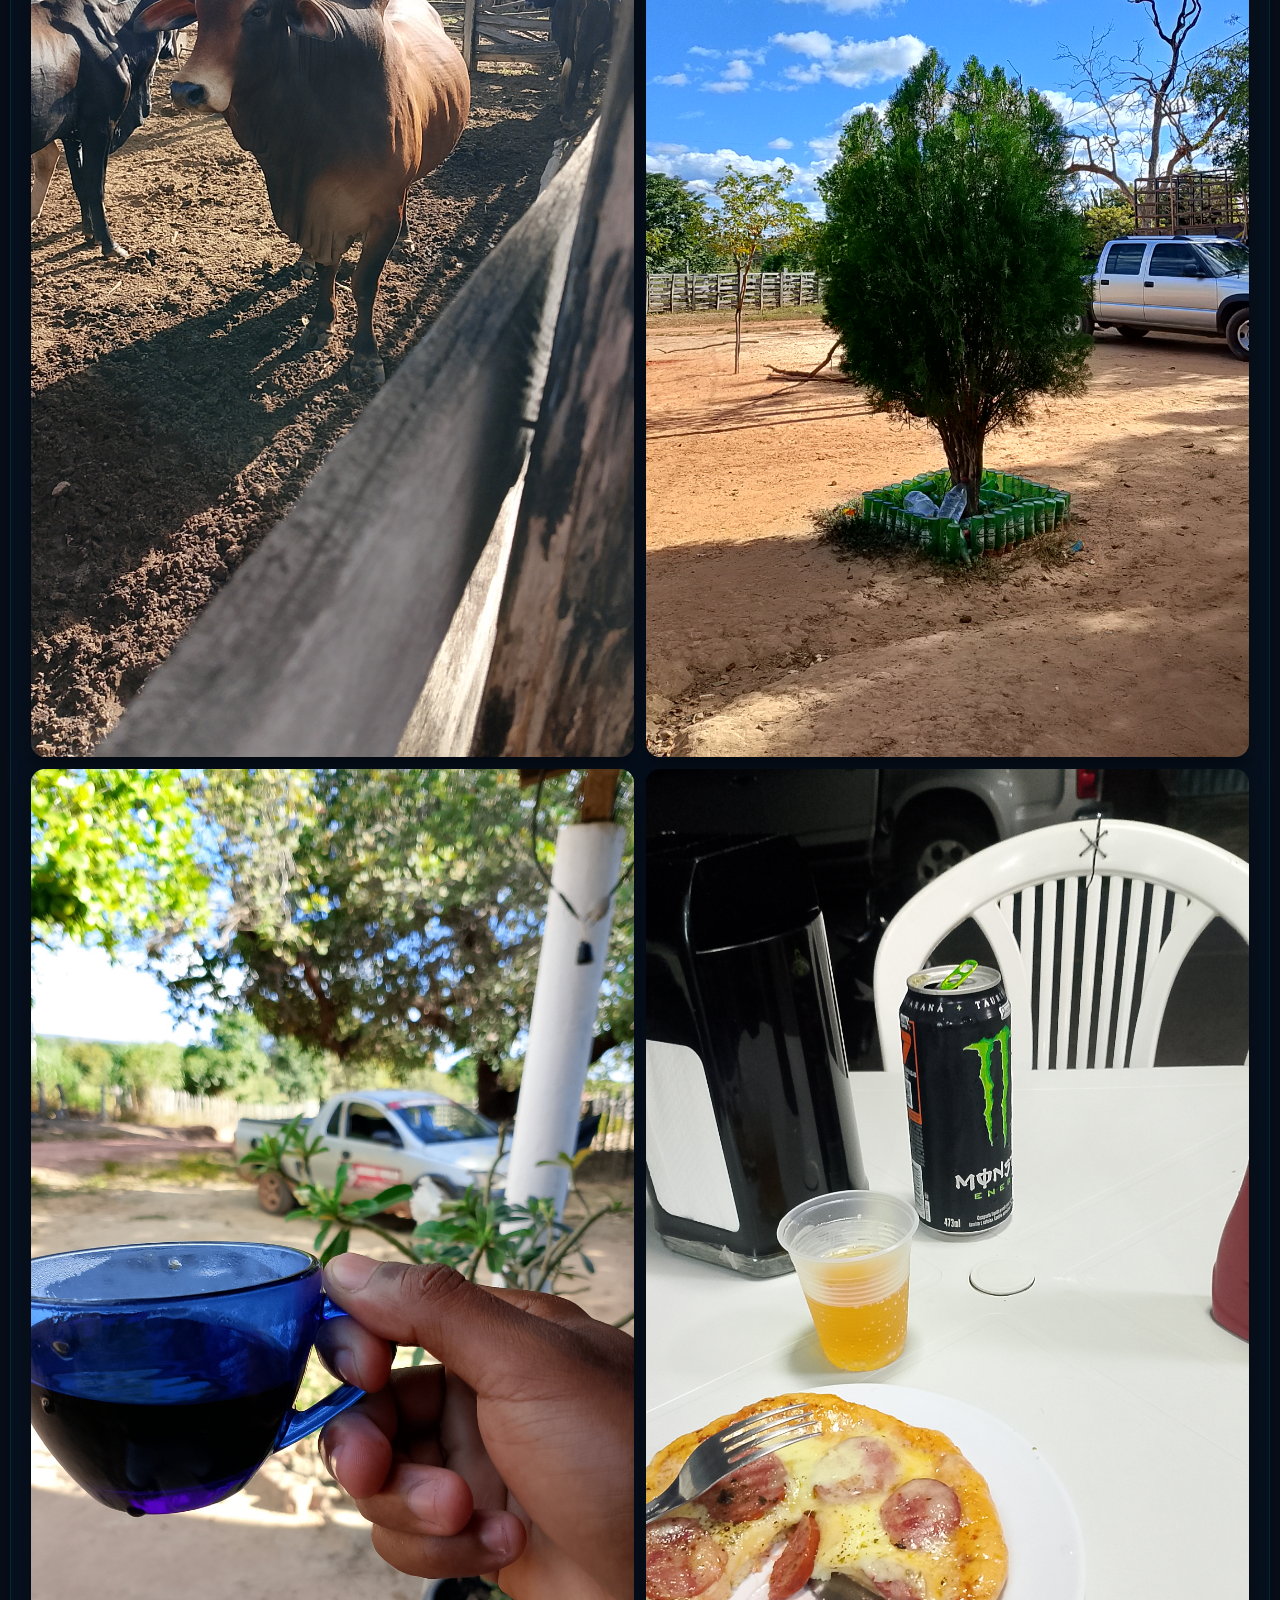
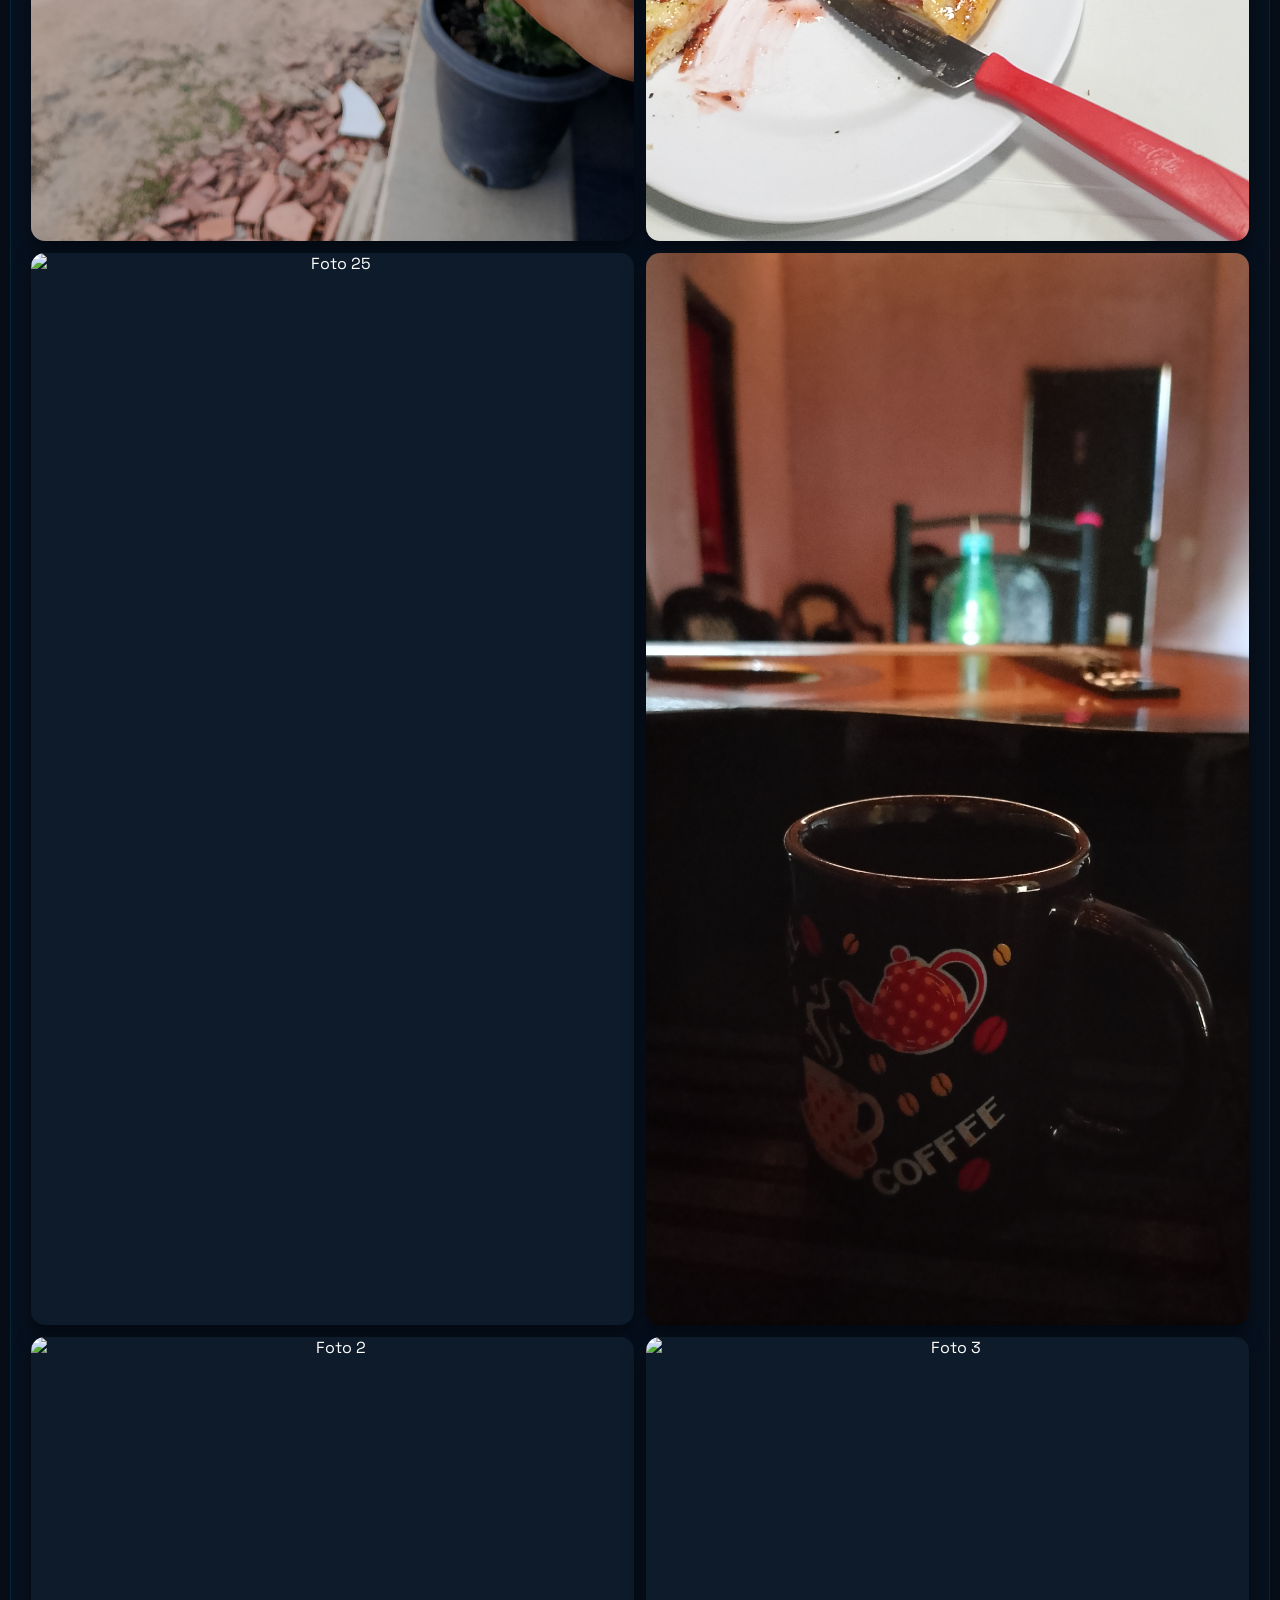
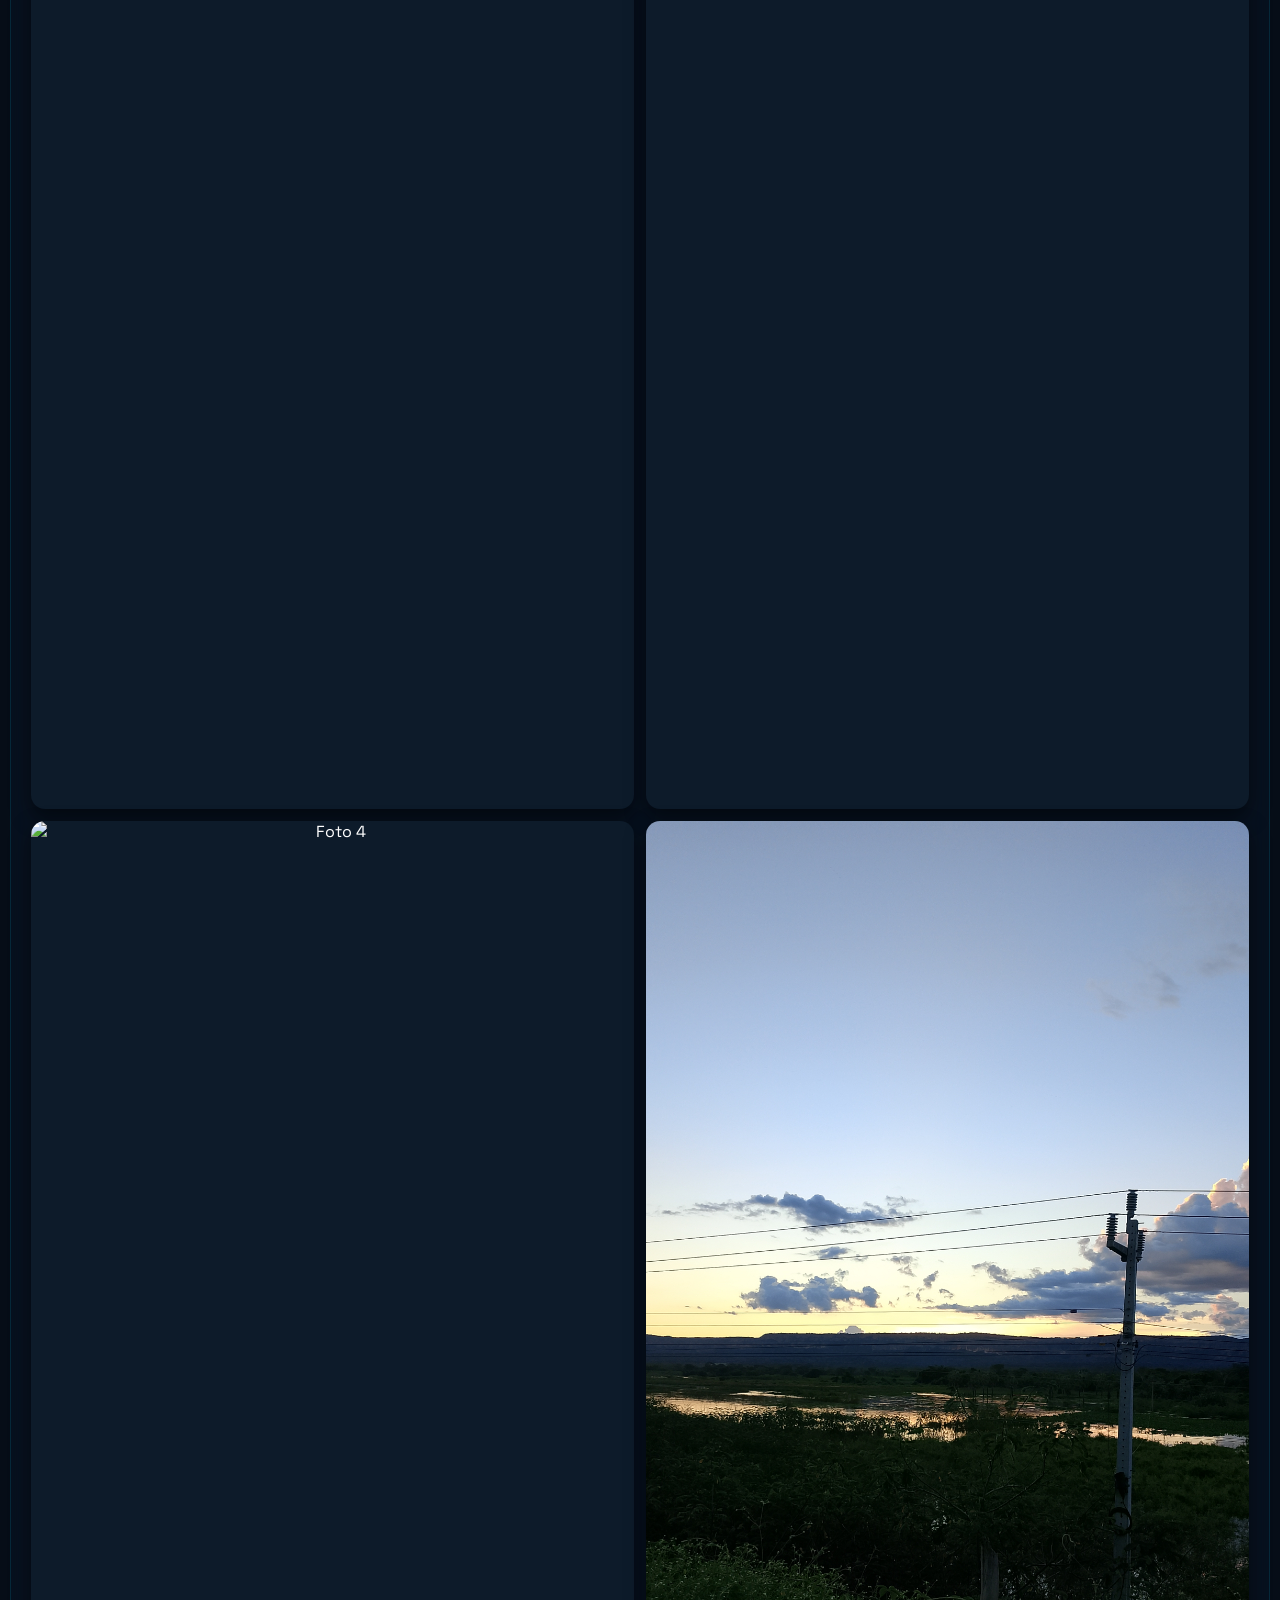
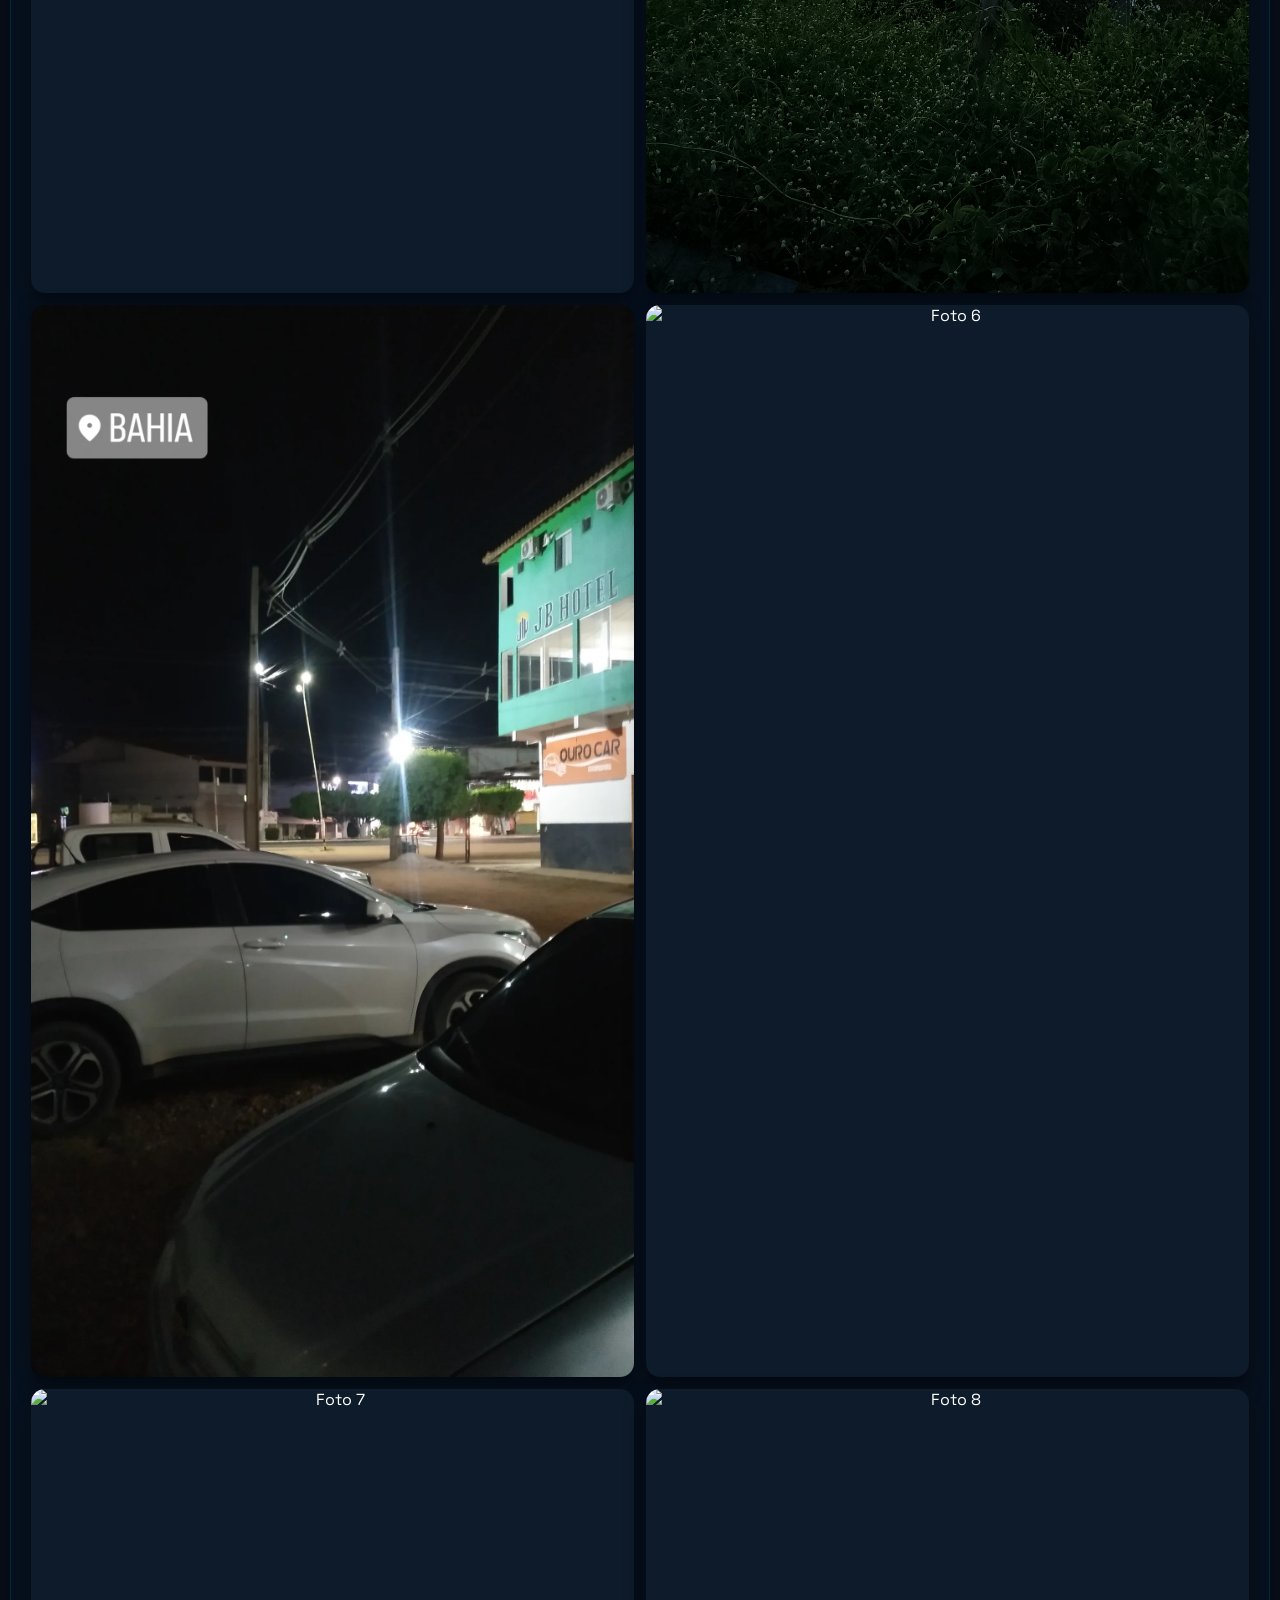
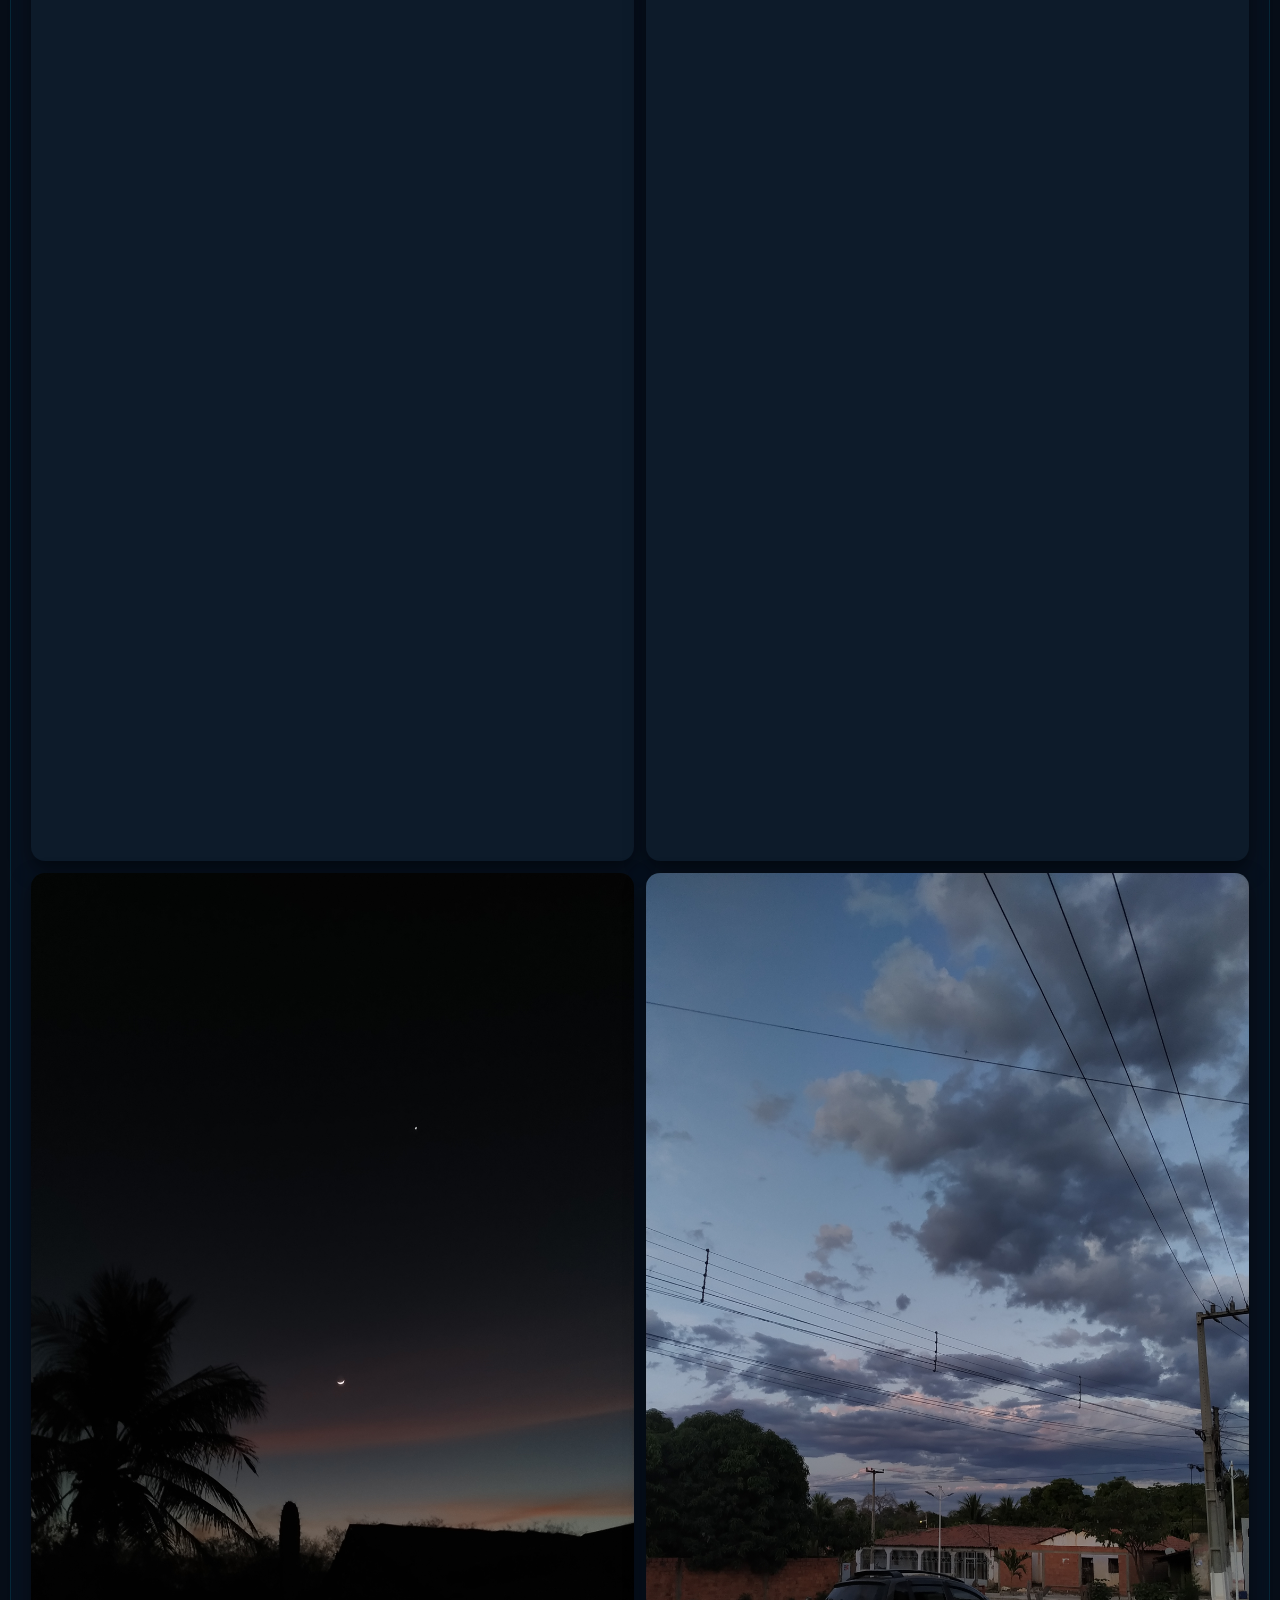
==== commit 40f6b3a3: "Add files via upload" ====
--- a/fotos.html
+++ b/fotos.html
@@ -1,76 +1,88 @@
-<!DOCTYPE html>  <html lang="pt-BR">    <head>    
+<!DOCTYPE html>  
+<html lang="pt-BR">    
+<head>    
   <meta charset="UTF-8">    
   <title>Fotos</title>    
   <link rel="stylesheet" href="style.css">    
   <meta name="viewport" content="width=device-width, initial-scale=1.0">    
 </head>    
-<body>    <header>    
-    <h1>Minhas fotos 📸</h1>    
-  </header>    <nav class="menu">    
-    <a href="index.html">Início</a>    
-    <a href="fotos.html">Fotos</a>    
-    <a href="videos.html">Vídeos</a>  
-    <a href="musicas.html">Músicas</a>  
-    <a href="sobre.html">Sobre</a>
-  </nav>    <section>    
-    <h2>lembrança e momentos</h2>    
+<body>    
+
+  <!-- CANVAS DO FUNDO 3D -->
+  <canvas id="bg-3d"></canvas>
+
+  <header class="header-paginas">
+    <a href="index.html" class="btn-voltar">← Início</a>
+    <h1>Minhas fotos 📸</h1>
+  </header>
+
+  <section>
     <div class="galeria">
-    <img src="foto52.jpg" alt="Foto 52">
-    <img src="foto51.jpg" alt="Foto 51">
-    <img src="foto50.jpg" alt="Foto 50">
-    <img src="foto49.jpg" alt="Foto 49">
-    <img src="foto48.jpg" alt="Foto 48">
-    <img src="foto47.jpg" alt="Foto 47">
-    <img src="foto46.jpg" alt="Foto 46">
-    <img src="foto45.jpg" alt="Foto 45">
-    <img src="foto44.jpg" alt="Foto 44">
-    <img src="foto43.jpg" alt="Foto 43">
-    <img src="foto42.jpg" alt="Foto 42">
-    <img src="foto40.jpg" alt="Foto 40">  
-    <img src="foto39.jpg" alt="Foto 39">  
-    <img src="foto38.jpg" alt="Foto 38">  
-    <img src="foto37.jpg" alt="Foto 37">  
-    <img src="foto36.jpg" alt="Foto 36">
-    <img src="foto34.jpg" alt="Foto 34">  
-    <img src="foto26.jpg" alt="Foto 26">  
-    <img src="foto25.jpg" alt="Foto 25">    
-      <img src="foto1.jpg" alt="Foto 1">    
-      <img src="foto2.jpg" alt="Foto 2">    
-      <img src="foto3.jpg" alt="Foto 3">    
-      <img src="foto4.jpg" alt="Foto 4">    
-      <img src="foto5.jpg" alt="Foto 5">
-      <img src="foto41.jpg" alt="Foto 41">
-      <img src="foto6.jpg" alt="Foto 6">    
-      <img src="foto7.jpg" alt="Foto 7">    
-      <img src="foto8.jpg" alt="Foto 8">    
-      <img src="foto9.jpg" alt="Foto 9">    
-      <img src="foto10.jpg" alt="Foto 10">    
-      <img src="foto11.jpg" alt="Foto 11">    
-      <img src="foto12.jpg" alt="Foto 12">    
-      <img src="foto13.jpg" alt="Foto 13">    
-      <img src="foto14.jpg" alt="Foto 14">    
-      <img src="foto15.jpg" alt="Foto 15">    
-      <img src="foto16.jpg" alt="Foto 16">    
-      <img src="foto17.jpg" alt="Foto 17">    
-      <img src="foto18.jpg" alt="Foto 18">    
-      <img src="foto19.jpg" alt="Foto 19">    
-      <img src="foto20.jpg" alt="Foto 20">    
-      <img src="foto21.jpg" alt="Foto 21">    
-      <img src="foto22.jpg" alt="Foto 22">
-      <img src="foto27.jpg" alt="Foto 27">  
-      <img src="foto28.jpg" alt="Foto 28">  
-      <img src="foto29.jpg" alt="Foto 29">  
-      <img src="foto30.jpg" alt="Foto 30">  
-      <img src="foto31.jpg" alt="Foto 31">  
-      <img src="foto32.jpg" alt="Foto 32">  
-      <img src="foto33.jpg" alt="Foto 33">  
+      <img src="foto52.jpg" alt="Foto 52" loading="lazy">
+      <img src="foto51.jpg" alt="Foto 51" loading="lazy">
+      <img src="foto50.jpg" alt="Foto 50" loading="lazy">
+      <img src="foto49.jpg" alt="Foto 49" loading="lazy">
+      <img src="foto48.jpg" alt="Foto 48" loading="lazy">
+      <img src="foto47.jpg" alt="Foto 47" loading="lazy">
+      <img src="foto46.jpg" alt="Foto 46" loading="lazy">
+      <img src="foto45.jpg" alt="Foto 45" loading="lazy">
+      <img src="foto44.jpg" alt="Foto 44" loading="lazy">
+      <img src="foto43.jpg" alt="Foto 43" loading="lazy">
+      <img src="foto42.jpg" alt="Foto 42" loading="lazy">
+      <img src="foto40.jpg" alt="Foto 40" loading="lazy">  
+      <img src="foto39.jpg" alt="Foto 39" loading="lazy">  
+      <img src="foto38.jpg" alt="Foto 38" loading="lazy">  
+      <img src="foto37.jpg" alt="Foto 37" loading="lazy">  
+      <img src="foto36.jpg" alt="Foto 36" loading="lazy">
+      <img src="foto34.jpg" alt="Foto 34" loading="lazy">  
+      <img src="foto26.jpg" alt="Foto 26" loading="lazy">  
+      <img src="foto25.jpg" alt="Foto 25" loading="lazy">    
+      <img src="foto1.jpg" alt="Foto 1" loading="lazy">    
+      <img src="foto2.jpg" alt="Foto 2" loading="lazy">    
+      <img src="foto3.jpg" alt="Foto 3" loading="lazy">    
+      <img src="foto4.jpg" alt="Foto 4" loading="lazy">    
+      <img src="foto5.jpg" alt="Foto 5" loading="lazy">
+      <img src="foto41.jpg" alt="Foto 41" loading="lazy">
+      <img src="foto6.jpg" alt="Foto 6" loading="lazy">    
+      <img src="foto7.jpg" alt="Foto 7" loading="lazy">    
+      <img src="foto8.jpg" alt="Foto 8" loading="lazy">    
+      <img src="foto9.jpg" alt="Foto 9" loading="lazy">    
+      <img src="foto10.jpg" alt="Foto 10" loading="lazy">    
+      <img src="foto11.jpg" alt="Foto 11" loading="lazy">    
+      <img src="foto12.jpg" alt="Foto 12" loading="lazy">    
+      <img src="foto13.jpg" alt="Foto 13" loading="lazy">    
+      <img src="foto14.jpg" alt="Foto 14" loading="lazy">    
+      <img src="foto15.jpg" alt="Foto 15" loading="lazy">    
+      <img src="foto16.jpg" alt="Foto 16" loading="lazy">    
+      <img src="foto17.jpg" alt="Foto 17" loading="lazy">    
+      <img src="foto18.jpg" alt="Foto 18" loading="lazy">    
+      <img src="foto19.jpg" alt="Foto 19" loading="lazy">    
+      <img src="foto20.jpg" alt="Foto 20" loading="lazy">    
+      <img src="foto21.jpg" alt="Foto 21" loading="lazy">    
+      <img src="foto22.jpg" alt="Foto 22" loading="lazy">
+      <img src="foto27.jpg" alt="Foto 27" loading="lazy">  
+      <img src="foto28.jpg" alt="Foto 28" loading="lazy">  
+      <img src="foto29.jpg" alt="Foto 29" loading="lazy">  
+      <img src="foto30.jpg" alt="Foto 30" loading="lazy">  
+      <img src="foto31.jpg" alt="Foto 31" loading="lazy">  
+      <img src="foto32.jpg" alt="Foto 32" loading="lazy">  
+      <img src="foto33.jpg" alt="Foto 33" loading="lazy">  
     </div>    
-  </section>    <div id="telaCheia" class="tela-cheia">    
+  </section>    
+
+  <div id="telaCheia" class="tela-cheia">    
     <span id="fechar">&times;</span>    
     <img id="imgGrande" alt="Imagem ampliada">    
-  </div>    <script src="script.js"></script>  
+  </div>    
+
+  <button id="btnTopo" title="Voltar ao topo">↑</button>
+
   <footer>  
-    <p>© 2026 - @eudaviziim</p>  
+    <p>© 2026 - @Davi</p>  
   </footer>  
-  </body>    
-</html>+
+  <!-- BIBLIOTECA THREE.JS E SCRIPT PRINCIPAL -->
+  <script src="https://cdnjs.cloudflare.com/ajax/libs/three.js/r128/three.min.js"></script>
+  <script src="script.js"></script>
+</body>    
+</html>
--- a/style.css
+++ b/style.css
@@ -1,69 +1,254 @@
+/* IMPORTAÇÃO DE FONTE PARA O SITE INTEIRO */
+@import url('https://fonts.googleapis.com/css2?family=Space+Grotesk:wght@700;800&display=swap');
+
+/* CANVAS 3D EM SEGUNDO PLANO */
+#bg-3d {
+  position: fixed;
+  top: 0;
+  left: 0;
+  width: 100vw;
+  height: 100vh;
+  z-index: -1;
+  pointer-events: none;
+}
+
+/* RESET E ESTILOS BASE */
 body {
-  background: linear-gradient(180deg, #121212, #000);
+  background: #060d17;
   color: white;
-  font-family: Arial, sans-serif;
+  font-family: 'Space Grotesk', Arial, sans-serif;
   margin: 0;
   text-align: center;
-}
-
-/* HEADER */
-header {
-  padding: 25px 15px 10px;
-}
-
-h1 {
-  font-size: 30px;
+  overflow-x: hidden;
+  min-height: 100vh;
+  position: relative;
+}
+
+/* LUZES NEON DE FUNDO AZUL */
+body::before,
+body::after {
+  content: "";
+  position: fixed;
+  width: 350px;
+  height: 350px;
+  border-radius: 50%;
+  filter: blur(120px);
+  opacity: 0.35;
+  pointer-events: none;
+  z-index: -1;
+  animation: flutuarLuz 8s infinite alternate ease-in-out;
+}
+
+body::before {
+  background: #00d2ff;
+  top: 5%;
+  left: -50px;
+}
+
+body::after {
+  background: #3a7bd5;
+  bottom: 5%;
+  right: -50px;
+  animation-delay: -4s;
+}
+
+@keyframes flutuarLuz {
+  0% { transform: translate(0, 0) scale(1); }
+  100% { transform: translate(50px, 40px) scale(1.25); }
+}
+
+body.no-scroll {
+  overflow: hidden;
+}
+
+/* HEADER E BOTÃO DE VOLTAR */
+.header-paginas {
+  display: flex;
+  align-items: center;
+  justify-content: center;
+  position: relative;
+  padding: 20px 15px 5px;
+}
+
+.btn-voltar {
+  position: absolute;
+  left: 15px;
+  text-decoration: none;
+  color: #00d2ff;
+  background: rgba(0, 210, 255, 0.1);
+  border: 1px solid rgba(0, 210, 255, 0.3);
+  padding: 6px 12px;
+  border-radius: 10px;
+  font-size: 13px;
+  font-weight: bold;
+  transition: 0.3s;
+}
+
+.btn-voltar:hover {
+  background: rgba(0, 210, 255, 0.25);
+  box-shadow: 0 0 10px rgba(0, 210, 255, 0.4);
+}
+
+.header-paginas h1, h1 {
+  font-size: 28px;
   margin: 0;
-}
-
-h2 {
-  font-size: 18px;
-  margin-bottom: 10px;
-}
-
-p {
-  font-size: 14px;
-  color: #b3b3b3;
-}
-
-/* MENU */
+  font-weight: 800;
+  letter-spacing: -0.5px;
+  
+  /* Efeito de Gradiente (Degradê) */
+  background: linear-gradient(90deg, #00f2fe, #4facfe, #00d2ff);
+  background-size: 200% auto;
+  -webkit-background-clip: text;
+  -webkit-text-fill-color: transparent;
+  
+  /* Sombra leve neon */
+  filter: drop-shadow(0px 0px 8px rgba(0, 210, 255, 0.4));
+}
+
+/* MENU SECUNDÁRIO */
 .menu {
   display: flex;
   justify-content: center;
-  gap: 12px;
-  padding: 15px;
+  gap: 8px;
+  padding: 12px 10px;
   flex-wrap: wrap;
+  position: relative;
+  z-index: 10;
 }
 
 .menu a {
   text-decoration: none;
   color: white;
-  background: rgba(255, 255, 255, 0.08);
-  padding: 10px 14px;
+  background: rgba(0, 210, 255, 0.08);
+  padding: 8px 14px;
   border-radius: 12px;
   transition: 0.3s;
+  font-size: 14px;
+  border: 1px solid rgba(0, 210, 255, 0.15);
 }
 
 .menu a:hover {
-  background: rgba(255, 255, 255, 0.18);
-}
-
-/* SEÇÕES */
+  background: rgba(0, 210, 255, 0.2);
+}
+
+.menu a.ativo {
+  background: rgba(0, 210, 255, 0.25);
+  border: 1px solid rgba(0, 210, 255, 0.5);
+  font-weight: bold;
+  box-shadow: 0 0 12px rgba(0, 210, 255, 0.3);
+}
+
+/* ESTRUTURA CENTRALIZADA DA PÁGINA INICIAL */
+.hero-fullscreen {
+  min-height: calc(100vh - 80px);
+  display: flex;
+  align-items: center;
+  justify-content: center;
+  width: 100%;
+  padding: 20px;
+  box-sizing: border-box;
+}
+
+.hero-content {
+  display: flex;
+  flex-direction: column;
+  align-items: center;
+  gap: 25px;
+}
+
+/* ANIMAÇÃO "BEM-VINDO" COM GRADIENTE FLUIDO E FONTE MODERNA */
+.bem-vindo-animado {
+  font-family: 'Space Grotesk', sans-serif;
+  font-size: clamp(40px, 11vw, 80px);
+  font-weight: 800;
+  margin: 0;
+  letter-spacing: -1.5px;
+  
+  background: linear-gradient(90deg, #00d2ff, #3a7bd5, #00f2fe, #4facfe, #00d2ff);
+  background-size: 300% auto;
+  -webkit-background-clip: text;
+  -webkit-text-fill-color: transparent;
+  
+  animation: 
+    entraEFoca 1.5s cubic-bezier(0.16, 1, 0.3, 1) forwards, 
+    ondaOceano 6s linear infinite;
+}
+
+@keyframes entraEFoca {
+  0% { 
+    opacity: 0; 
+    transform: scale(1.1); 
+    filter: blur(15px); 
+  }
+  100% { 
+    opacity: 1; 
+    transform: scale(1); 
+    filter: blur(0); 
+  }
+}
+
+@keyframes ondaOceano {
+  0% { background-position: 0% 50%; }
+  100% { background-position: 300% 50%; }
+}
+
+/* MENU LOCALIZADO LOGO ABAIXO DO BEM-VINDO */
+.menu-hero {
+  display: flex;
+  justify-content: center;
+  gap: 12px;
+  flex-wrap: wrap;
+  opacity: 0;
+  animation: surgimentoMenu 1s ease-out 1.2s forwards;
+}
+
+.menu-hero a {
+  text-decoration: none;
+  color: #e0f2fe;
+  background: rgba(0, 210, 255, 0.12);
+  padding: 10px 18px;
+  border-radius: 14px;
+  font-size: 15px;
+  font-weight: 700;
+  border: 1px solid rgba(0, 210, 255, 0.3);
+  backdrop-filter: blur(5px);
+  transition: all 0.3s ease;
+  box-shadow: 0 4px 15px rgba(0, 0, 0, 0.2);
+}
+
+.menu-hero a:hover {
+  background: rgba(0, 210, 255, 0.3);
+  border-color: #00d2ff;
+  transform: translateY(-3px);
+  box-shadow: 0 0 15px rgba(0, 210, 255, 0.5);
+}
+
+@keyframes surgimentoMenu {
+  from {
+    opacity: 0;
+    transform: translateY(15px);
+  }
+  to {
+    opacity: 1;
+    transform: translateY(0);
+  }
+}
+
+/* SEÇÕES, GALERIAS E CARDS */
 section {
-  margin: 20px 10px;
-  background: rgba(0, 0, 0, 0.35);
+  margin: 15px 10px;
+  background: rgba(10, 25, 47, 0.4);
   padding: 15px;
   border-radius: 18px;
-  backdrop-filter: blur(4px);
-  border: 1px solid rgba(255, 255, 255, 0.08);
-}
-
-/* GALERIA */
+  backdrop-filter: blur(8px);
+  border: 1px solid rgba(0, 210, 255, 0.12);
+}
+
 .galeria {
   display: grid;
   grid-template-columns: repeat(2, 1fr);
-  gap: 10px;
-  padding: 10px;
+  gap: 12px;
+  padding: 5px;
 }
 
 .galeria img,
@@ -71,85 +256,110 @@
   width: 100%;
   aspect-ratio: 9 / 16;
   object-fit: cover;
-  border-radius: 12px;
-  box-shadow: 0 8px 20px rgba(0, 0, 0, 0.35);
-  transition: transform 0.3s ease;
+  border-radius: 14px;
+  box-shadow: 0 8px 20px rgba(0, 0, 0, 0.5);
+  transition: transform 0.3s ease, box-shadow 0.3s ease;
+  background-color: #0d1b2a;
 }
 
 .galeria img:hover,
 .galeria video:hover {
   transform: scale(1.03);
-}
-
-/* TELA CHEIA */
+  box-shadow: 0 10px 25px rgba(0, 210, 255, 0.3);
+  cursor: pointer;
+}
+
+/* PLAYLIST & CARDS DE MÚSICA */
+.playlist {
+  padding: 10px;
+  background: transparent;
+  border: none;
+}
+
+.card-musica {
+  background: rgba(10, 25, 47, 0.6);
+  padding: 12px;
+  margin: 15px 0;
+  border-radius: 16px;
+  box-shadow: 0 4px 15px rgba(0,0,0,0.5);
+  border: 1px solid rgba(0, 210, 255, 0.15);
+}
+
+.card-musica iframe {
+  width: 100%;
+  aspect-ratio: 16 / 9;
+  height: auto;
+  border-radius: 12px;
+  border: none;
+}
+
+/* MODAL DE TELA CHEIA */
 .tela-cheia {
-  display: none;
   position: fixed;
-  inset: 0;
-  background: rgba(0, 0, 0, 0.95);
-  justify-content: center;
-  align-items: center;
-  z-index: 9999;
+  top: 0;
+  left: 0;
+  width: 100vw;
+  height: 100vh;
+  background: rgba(4, 9, 15, 0.95);
+  display: flex;
+  justify-content: center;
+  align-items: center;
+  z-index: 99999;
+  opacity: 0;
+  pointer-events: none;
+  transition: opacity 0.3s ease;
+}
+
+.tela-cheia.ativo {
+  opacity: 1;
+  pointer-events: auto;
 }
 
 .tela-cheia img {
-  width: 100%;
-  height: 100%;
+  max-width: 92%;
+  max-height: 85vh;
   object-fit: contain;
+  border-radius: 12px;
 }
 
 #fechar {
   position: absolute;
-  top: 20px;
-  right: 20px;
-  font-size: 32px;
-  color: white;
+  top: 25px;
+  right: 25px;
+  font-size: 26px;
+  color: #fff;
+  background: rgba(0, 210, 255, 0.2);
+  width: 44px;
+  height: 44px;
+  border-radius: 50%;
+  display: flex;
+  align-items: center;
+  justify-content: center;
   cursor: pointer;
-  z-index: 10000;
-}
-
-/* PLAYLIST */
-.playlist {
-  padding: 20px;
-}
-
-.playlist h2 {
-  color: #1DB954;
-  text-align: center;
-}
-
-/* CARD DE MÚSICA */
-.card-musica {
-  background: #181818;
-  padding: 15px;
-  margin: 18px 0;
-  border-radius: 18px;
-  box-shadow: 0 0 15px rgba(0,0,0,0.5);
-  transition: 0.3s;
-}
-
-.card-musica:hover {
-  background: #282828;
-  transform: scale(1.02);
-}
-
-.card-musica h3 {
-  margin-bottom: 10px;
-  font-size: 18px;
-}
-
-/* VÍDEO MAIOR */
-.card-musica iframe {
-  width: 100%;
-  height: 240px;
-  border-radius: 12px;
-}
-
-/* FOOTER */
+}
+
+/* FOOTER E BOTÃO TOPO */
 footer {
   padding: 20px;
   font-size: 14px;
-}
-body.no-scroll {
-  overflow: hidden;
-}+  color: #7dd3fc;
+}
+
+#btnTopo {
+  position: fixed;
+  bottom: 25px;
+  right: 20px;
+  width: 45px;
+  height: 45px;
+  background: rgba(0, 210, 255, 0.2);
+  color: white;
+  border: 1px solid rgba(0, 210, 255, 0.4);
+  border-radius: 50%;
+  font-size: 20px;
+  cursor: pointer;
+  display: none;
+  align-items: center;
+  justify-content: center;
+  z-index: 999;
+  backdrop-filter: blur(5px);
+}
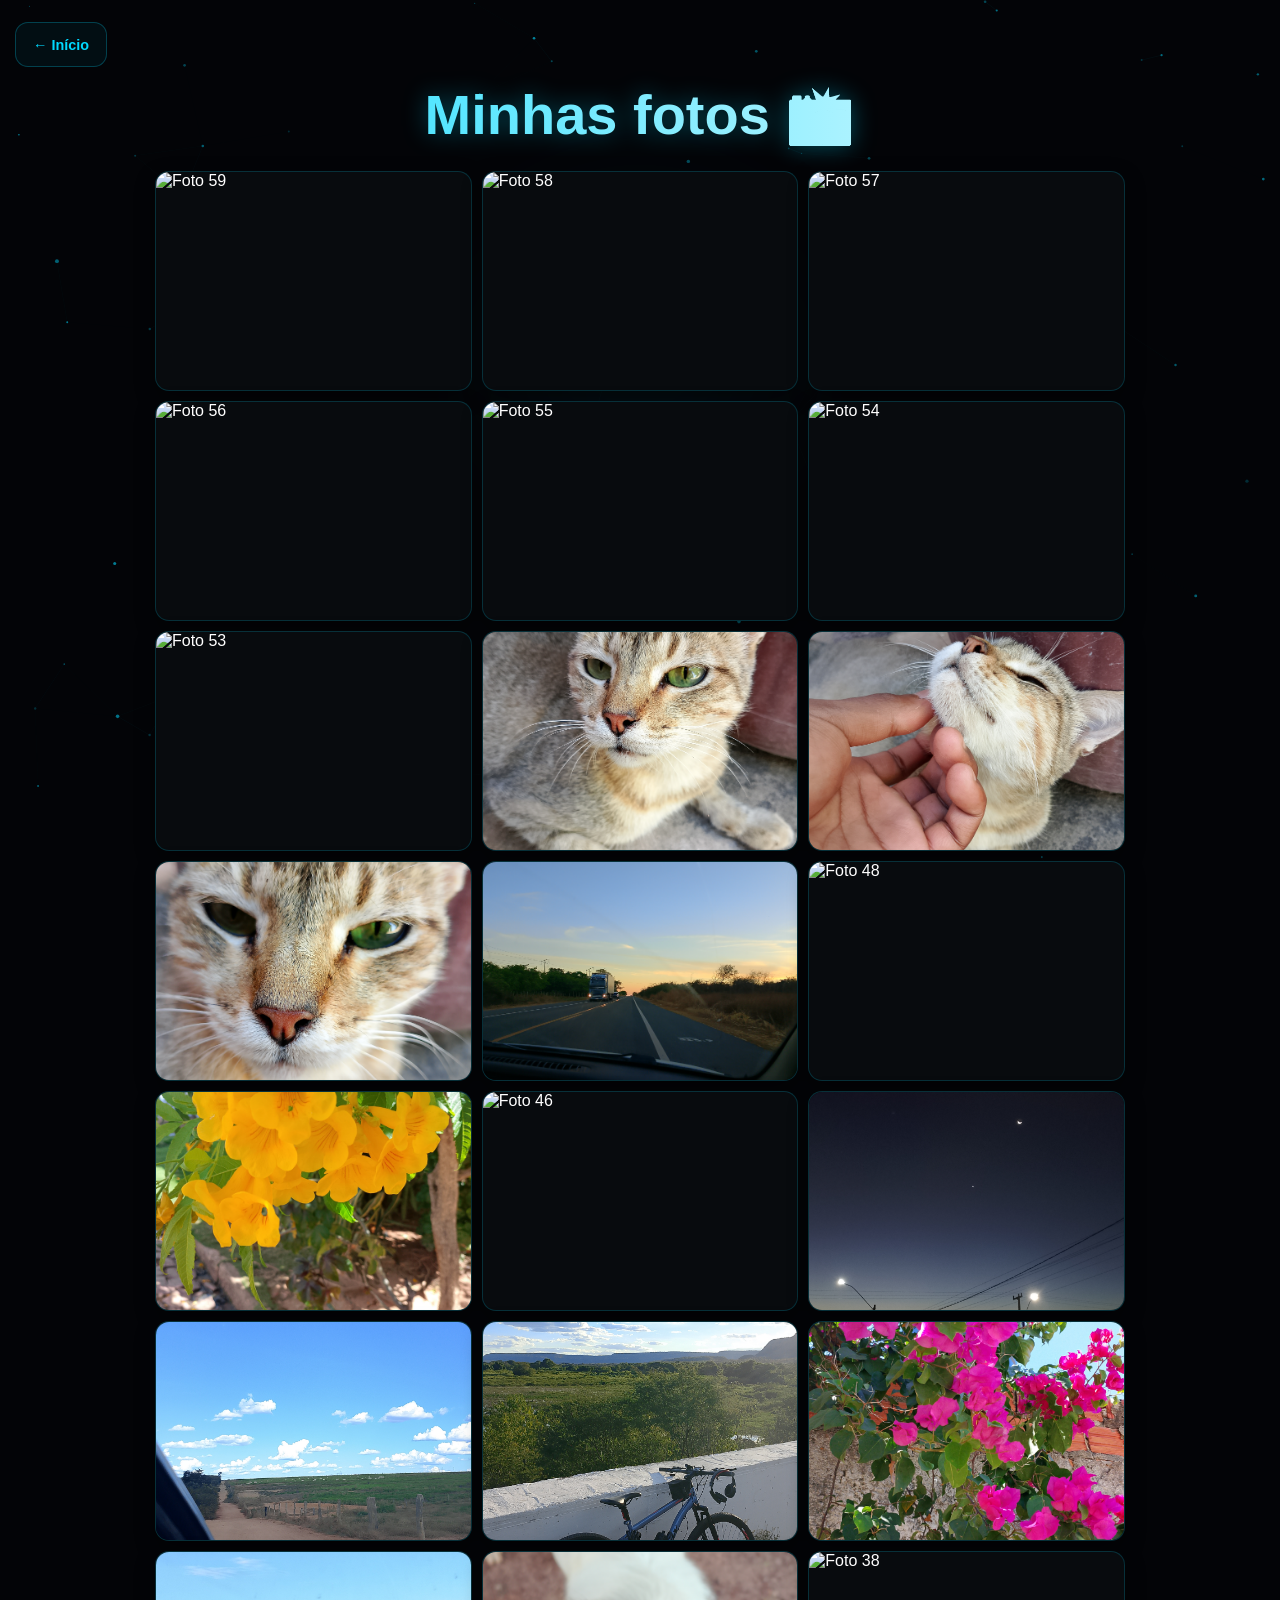
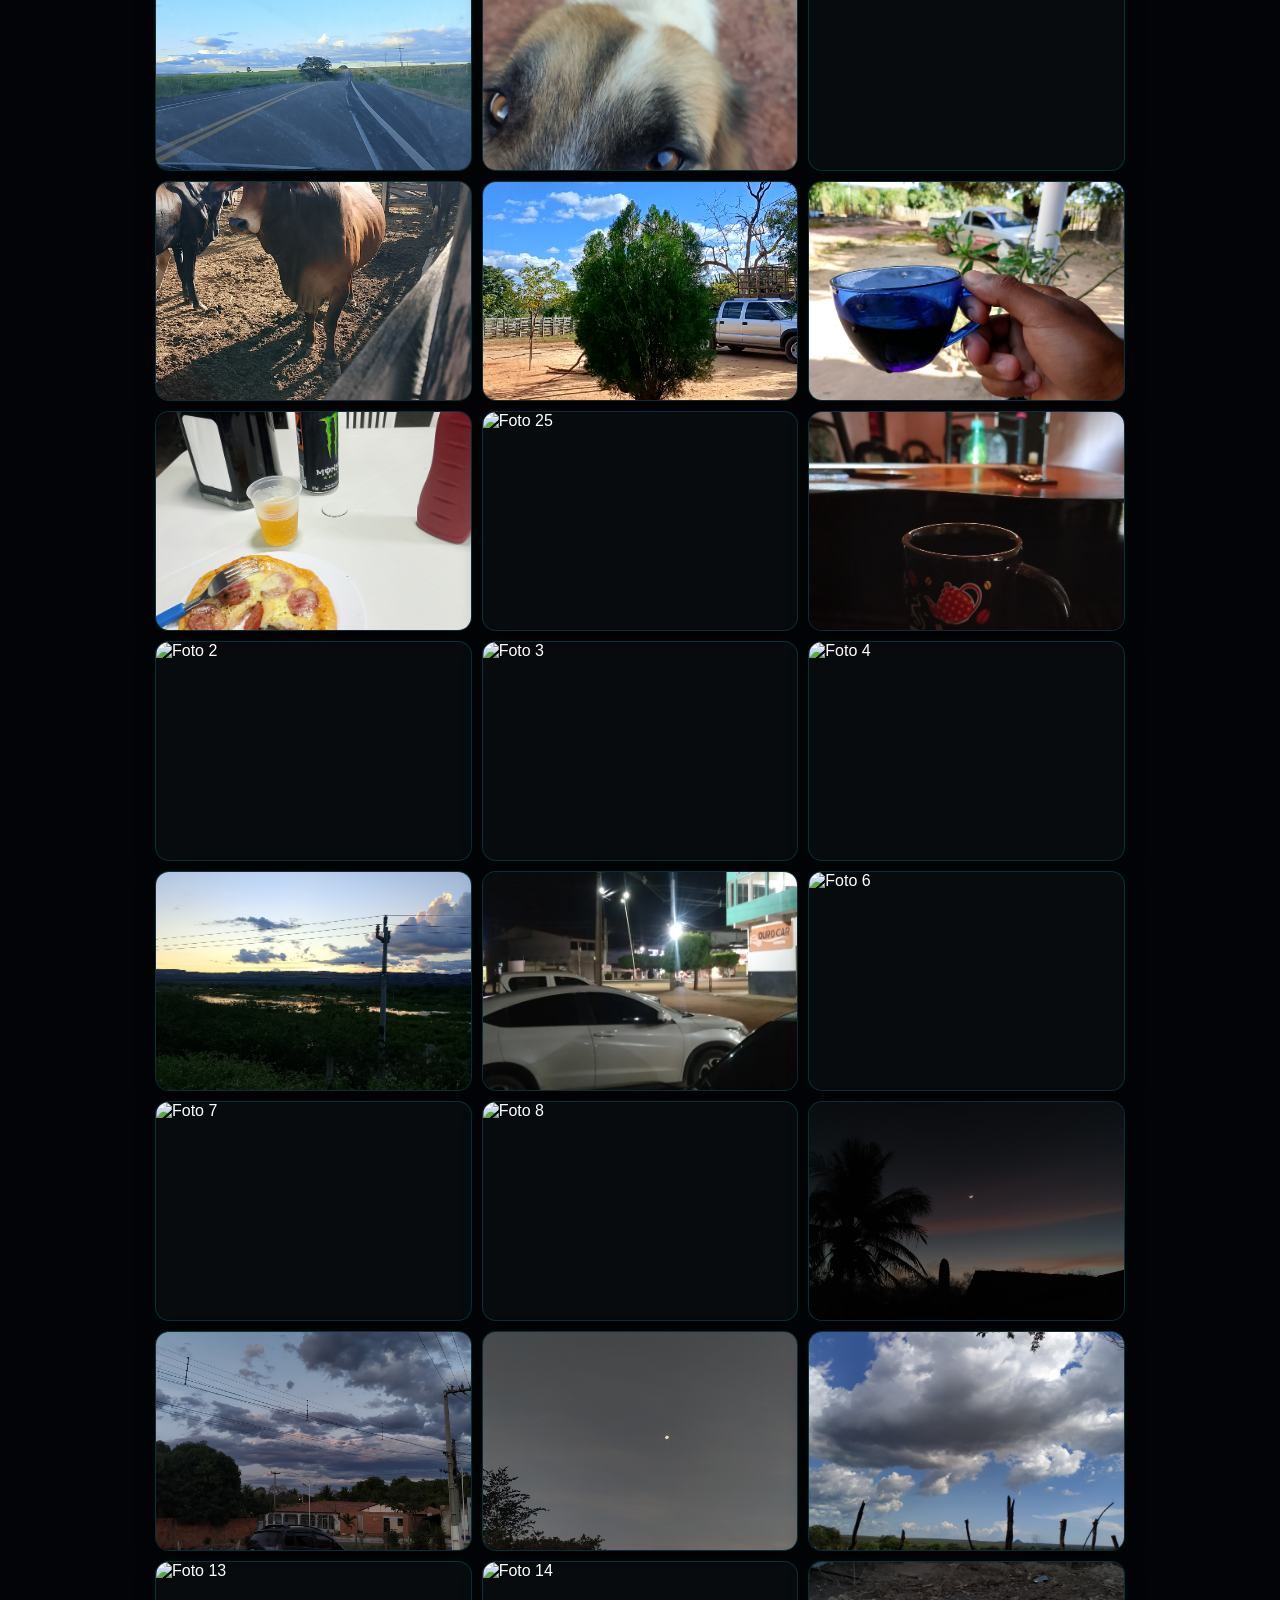
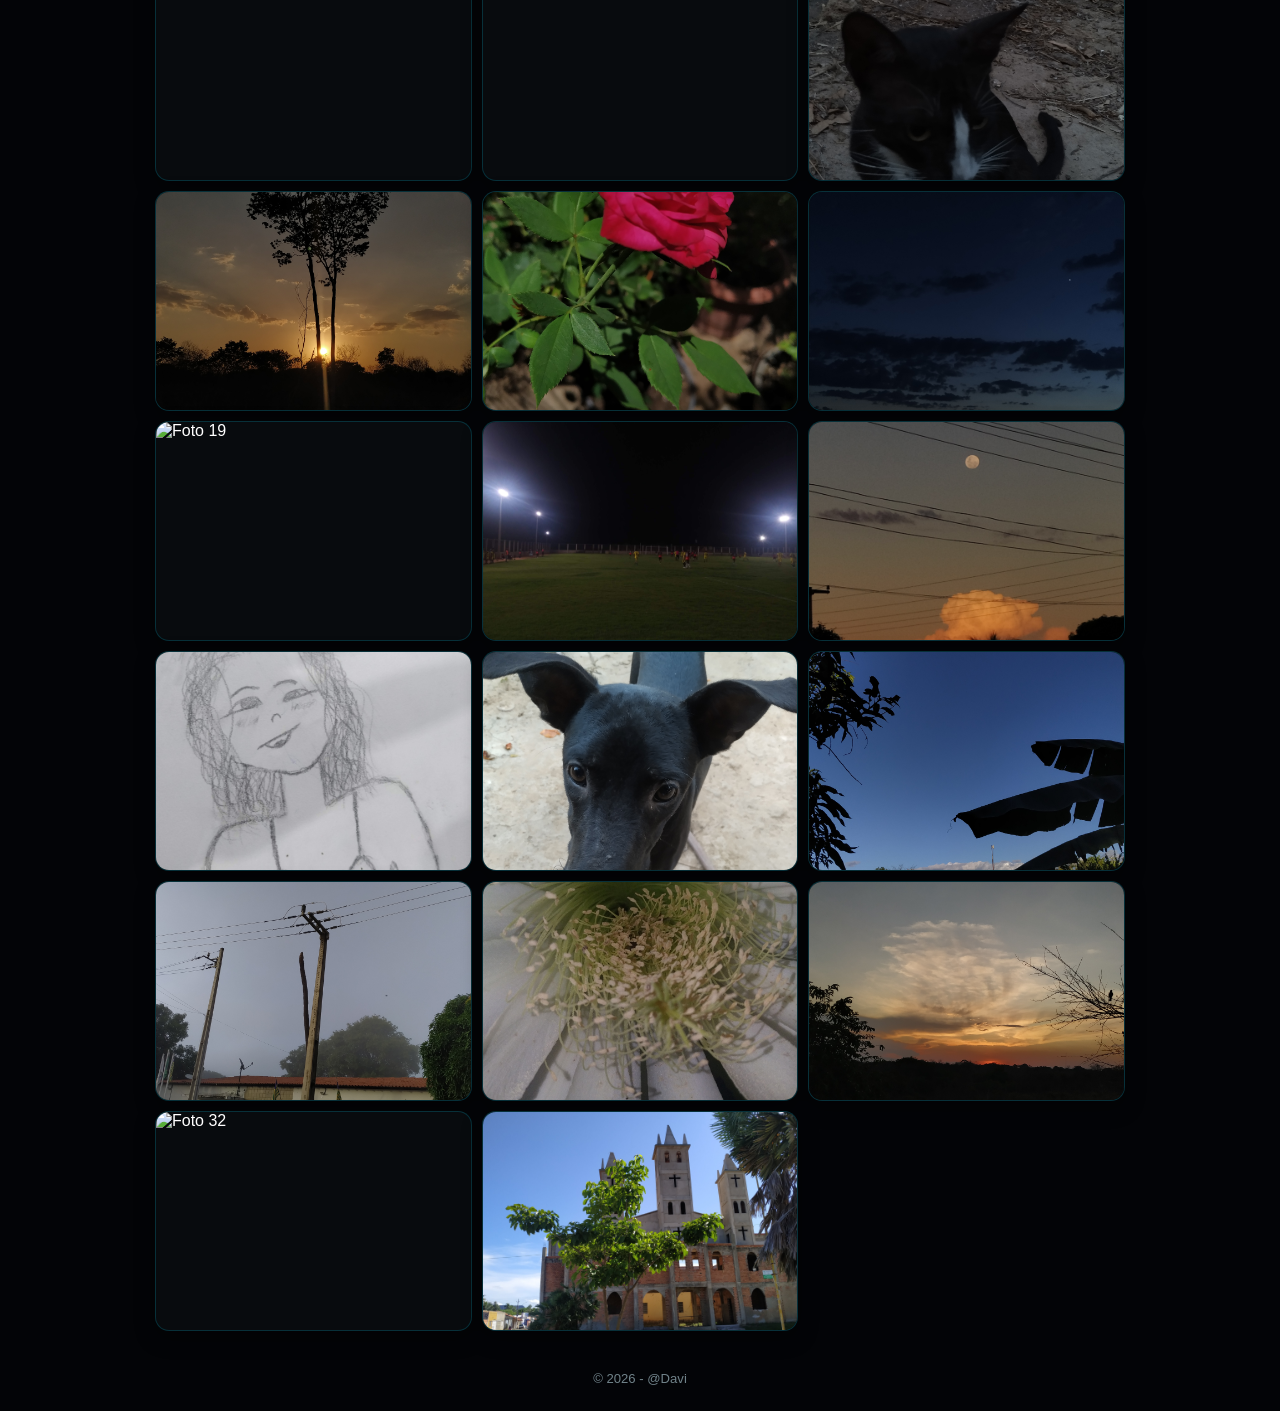
==== commit d7826667: "Add files via upload" ====
--- a/fotos.html
+++ b/fotos.html
@@ -18,6 +18,13 @@
 
   <section>
     <div class="galeria">
+      <img src="foto59.jpg" alt="Foto 59" loading="lazy">
+      <img src="foto58.jpg" alt="Foto 58" loading="lazy">
+      <img src="foto57.jpg" alt="Foto 57" loading="lazy">
+      <img src="foto56.jpg" alt="Foto 56" loading="lazy">
+      <img src="foto55.jpg" alt="Foto 55" loading="lazy">
+      <img src="foto54.jpg" alt="Foto 54" loading="lazy">
+      <img src="foto53.jpg" alt="Foto 53" loading="lazy">
       <img src="foto52.jpg" alt="Foto 52" loading="lazy">
       <img src="foto51.jpg" alt="Foto 51" loading="lazy">
       <img src="foto50.jpg" alt="Foto 50" loading="lazy">
--- a/style.css
+++ b/style.css
@@ -1,365 +1,1603 @@
-/* IMPORTAÇÃO DE FONTE PARA O SITE INTEIRO */
-@import url('https://fonts.googleapis.com/css2?family=Space+Grotesk:wght@700;800&display=swap');
-
-/* CANVAS 3D EM SEGUNDO PLANO */
+/* =========================================================
+   DAVI — SITE PESSOAL
+   OTIMIZADO PARA CELULAR E NAVEGADOR DO INSTAGRAM
+   ========================================================= */
+
+* {
+  box-sizing: border-box;
+  margin: 0;
+  padding: 0;
+}
+
+html {
+  width: 100%;
+  min-height: 100%;
+
+  scroll-behavior: smooth;
+}
+
+body {
+  width: 100%;
+  min-height: 100vh;
+
+  font-family:
+    'Space Grotesk',
+    'Segoe UI',
+    sans-serif;
+
+  color: #fff;
+
+  background: #030407;
+
+  overflow-x: hidden;
+
+  opacity: 0;
+
+  animation:
+    entradaPagina .7s ease forwards;
+}
+
+
+/* =========================================================
+   SAÍDA DA PÁGINA
+   ========================================================= */
+
+body.saindo {
+  opacity: 0;
+
+  transition:
+    opacity .22s ease;
+}
+
+
+/* =========================================================
+   BLOQUEAR SCROLL QUANDO FOTO ESTÁ ABERTA
+   ========================================================= */
+
+body.no-scroll {
+  overflow: hidden !important;
+
+  height: 100vh !important;
+
+  touch-action: none;
+}
+
+
+/* =========================================================
+   ENTRADA
+   ========================================================= */
+
+@keyframes entradaPagina {
+
+  from {
+    opacity: 0;
+  }
+
+  to {
+    opacity: 1;
+  }
+
+}
+
+
+/* =========================================================
+   FUNDO ANIMADO
+   ========================================================= */
+
 #bg-3d {
+
   position: fixed;
+
   top: 0;
   left: 0;
+
   width: 100vw;
   height: 100vh;
-  z-index: -1;
+
+  z-index: 0;
+
+  display: block;
+
   pointer-events: none;
-}
-
-/* RESET E ESTILOS BASE */
-body {
-  background: #060d17;
-  color: white;
-  font-family: 'Space Grotesk', Arial, sans-serif;
-  margin: 0;
+
+  background: transparent;
+
+  opacity: 0;
+
+  animation:
+    aparecerFundo 1.2s ease forwards;
+
+}
+
+
+@keyframes aparecerFundo {
+
+  from {
+    opacity: 0;
+  }
+
+  to {
+    opacity: 1;
+  }
+
+}
+
+
+/* =========================================================
+   LUZ NO FUNDO
+   ========================================================= */
+
+body::before {
+
+  content: "";
+
+  position: fixed;
+
+  width: 300px;
+  height: 300px;
+
+  left: 50%;
+  top: 40%;
+
+  transform:
+    translate(-50%, -50%);
+
+  border-radius: 50%;
+
+  background:
+    rgba(0, 210, 255, .055);
+
+  filter: blur(80px);
+
+  pointer-events: none;
+
+  z-index: 0;
+
+  animation:
+    pulsarLuz 5s ease-in-out infinite;
+
+}
+
+
+@keyframes pulsarLuz {
+
+  0%,
+  100% {
+
+    opacity: .4;
+
+    transform:
+      translate(-50%, -50%)
+      scale(.9);
+
+  }
+
+  50% {
+
+    opacity: 1;
+
+    transform:
+      translate(-50%, -50%)
+      scale(1.1);
+
+  }
+
+}
+
+
+/* =========================================================
+   CONTEÚDO FICA ACIMA DO FUNDO
+   ========================================================= */
+
+.hero-fullscreen,
+.header-paginas,
+section,
+.playlist,
+footer {
+
+  position: relative;
+
+  z-index: 1;
+
+}
+
+
+/* =========================================================
+   PÁGINA INICIAL
+   ========================================================= */
+
+.hero-fullscreen {
+
+  width: 100%;
+
+  min-height:
+    calc(100vh - 65px);
+
+  display: flex;
+
+  justify-content: center;
+
+  align-items: center;
+
+  padding:
+    30px 18px;
+
+}
+
+
+.hero-content {
+
+  width: 100%;
+
+  max-width: 500px;
+
+  display: flex;
+
+  flex-direction: column;
+
+  align-items: center;
+
   text-align: center;
-  overflow-x: hidden;
-  min-height: 100vh;
+
+  gap: 22px;
+
+}
+
+
+/* =========================================================
+   ETIQUETA
+   ========================================================= */
+
+.hero-badge {
+
+  display: inline-flex;
+
+  align-items: center;
+
+  justify-content: center;
+
+  padding:
+    8px 15px;
+
+  border-radius: 50px;
+
+  border:
+    1px solid
+    rgba(0, 217, 255, .25);
+
+  background:
+    rgba(0, 217, 255, .05);
+
+  color: #73e8ff;
+
+  font-size: .78rem;
+
+  box-shadow:
+    0 0 20px
+    rgba(0, 217, 255, .08);
+
+  animation:
+    aparecerBadge .8s ease both,
+    flutuarBadge 3s ease-in-out
+    infinite 1s;
+
+}
+
+
+@keyframes aparecerBadge {
+
+  from {
+    opacity: 0;
+
+    transform:
+      translateY(-15px);
+  }
+
+  to {
+    opacity: 1;
+
+    transform:
+      translateY(0);
+  }
+
+}
+
+
+@keyframes flutuarBadge {
+
+  0%,
+  100% {
+    transform:
+      translateY(0);
+  }
+
+  50% {
+    transform:
+      translateY(-4px);
+  }
+
+}
+
+
+/* =========================================================
+   TÍTULO
+   ========================================================= */
+
+.bem-vindo-animado {
+
+  font-size:
+    clamp(3rem, 16vw, 5.5rem);
+
+  line-height: .95;
+
+  font-weight: 800;
+
+  letter-spacing: -3px;
+
+  background:
+    linear-gradient(
+      90deg,
+      #00d9ff,
+      #4facfe,
+      #ffffff,
+      #00d9ff
+    );
+
+  background-size: 300%;
+
+  -webkit-background-clip: text;
+
+  background-clip: text;
+
+  color: transparent;
+
+  filter:
+    drop-shadow(
+      0 0 12px
+      rgba(0, 217, 255, .5)
+    );
+
+  animation:
+    aparecerTitulo
+    1s cubic-bezier(.16,1,.3,1)
+    both,
+
+    moverGradiente
+    5s linear infinite;
+
+}
+
+
+@keyframes aparecerTitulo {
+
+  from {
+
+    opacity: 0;
+
+    transform:
+      translateY(35px)
+      scale(.8);
+
+    filter: blur(12px);
+
+  }
+
+  to {
+
+    opacity: 1;
+
+    transform:
+      translateY(0)
+      scale(1);
+
+    filter:
+      drop-shadow(
+        0 0 12px
+        rgba(0, 217, 255, .5)
+      );
+
+  }
+
+}
+
+
+@keyframes moverGradiente {
+
+  from {
+    background-position:
+      0%;
+  }
+
+  to {
+    background-position:
+      300%;
+  }
+
+}
+
+
+/* =========================================================
+   SUBTÍTULO
+   ========================================================= */
+
+.hero-subtitle {
+
+  width: 100%;
+
+  max-width: 380px;
+
+  color: #91a7ae;
+
+  font-size: .95rem;
+
+  line-height: 1.6;
+
+  animation:
+    aparecerSubtitulo
+    .9s ease .2s both;
+
+}
+
+
+@keyframes aparecerSubtitulo {
+
+  from {
+
+    opacity: 0;
+
+    transform:
+      translateY(15px);
+
+  }
+
+  to {
+
+    opacity: 1;
+
+    transform:
+      translateY(0);
+
+  }
+
+}
+
+
+/* =========================================================
+   MENU PRINCIPAL
+   ========================================================= */
+
+.menu-hero {
+
+  width: 100%;
+
+  max-width: 390px;
+
+  display: grid;
+
+  grid-template-columns:
+    1fr 1fr;
+
+  gap: 12px;
+
+  margin-top: 8px;
+
+}
+
+
+.menu-hero a {
+
   position: relative;
-}
-
-/* LUZES NEON DE FUNDO AZUL */
-body::before,
-body::after {
+
+  min-height: 55px;
+
+  display: flex;
+
+  align-items: center;
+
+  justify-content: center;
+
+  color: #00d9ff !important;
+
+  text-decoration: none !important;
+
+  font-size: .98rem;
+
+  font-weight: 700;
+
+  padding:
+    13px 10px;
+
+  border-radius: 15px;
+
+  border:
+    1px solid
+    rgba(0, 217, 255, .25);
+
+  background:
+    linear-gradient(
+      145deg,
+      rgba(0,217,255,.09),
+      rgba(255,255,255,.02)
+    );
+
+  backdrop-filter: blur(8px);
+
+  -webkit-backdrop-filter: blur(8px);
+
+  box-shadow:
+    0 8px 25px
+    rgba(0,0,0,.35);
+
+  overflow: hidden;
+
+  transition:
+    transform .25s ease,
+    border-color .25s ease,
+    box-shadow .25s ease,
+    background .25s ease;
+
+  animation:
+    aparecerBotao
+    .7s cubic-bezier(.16,1,.3,1)
+    both;
+
+}
+
+
+.menu-hero a:nth-child(1) {
+  animation-delay: .35s;
+}
+
+.menu-hero a:nth-child(2) {
+  animation-delay: .45s;
+}
+
+.menu-hero a:nth-child(3) {
+  animation-delay: .55s;
+}
+
+.menu-hero a:nth-child(4) {
+  animation-delay: .65s;
+}
+
+
+@keyframes aparecerBotao {
+
+  from {
+
+    opacity: 0;
+
+    transform:
+      translateY(25px)
+      scale(.9);
+
+  }
+
+  to {
+
+    opacity: 1;
+
+    transform:
+      translateY(0)
+      scale(1);
+
+  }
+
+}
+
+
+/* =========================================================
+   BRILHO DOS BOTÕES
+   ========================================================= */
+
+.menu-hero a::before {
+
   content: "";
+
+  position: absolute;
+
+  top: 0;
+
+  left: -120%;
+
+  width: 80%;
+
+  height: 100%;
+
+  background:
+    linear-gradient(
+      90deg,
+      transparent,
+      rgba(255,255,255,.20),
+      transparent
+    );
+
+  transform:
+    skewX(-20deg);
+
+  transition:
+    left .6s ease;
+
+}
+
+
+.menu-hero a:hover::before {
+
+  left: 140%;
+
+}
+
+
+.menu-hero a:hover {
+
+  color: #fff !important;
+
+  border-color:
+    #00d9ff;
+
+  transform:
+    translateY(-4px);
+
+  background:
+    rgba(0,217,255,.13);
+
+  box-shadow:
+    0 0 20px
+    rgba(0,217,255,.20);
+
+}
+
+
+.menu-hero a:active {
+
+  transform:
+    scale(.95);
+
+}
+
+
+/* =========================================================
+   CABEÇALHO DAS PÁGINAS
+   ========================================================= */
+
+.header-paginas {
+
+  width: 100%;
+
+  display: flex;
+
+  flex-direction: column;
+
+  align-items: center;
+
+  gap: 17px;
+
+  padding:
+    22px 15px 10px;
+
+  animation:
+    aparecerCabecalho
+    .7s ease both;
+
+}
+
+
+@keyframes aparecerCabecalho {
+
+  from {
+
+    opacity: 0;
+
+    transform:
+      translateY(-20px);
+
+  }
+
+  to {
+
+    opacity: 1;
+
+    transform:
+      translateY(0);
+
+  }
+
+}
+
+
+.header-paginas h1 {
+
+  width: 100%;
+
+  text-align: center;
+
+  font-size:
+    clamp(2rem, 9vw, 3.5rem);
+
+  line-height: 1.1;
+
+  font-weight: 800;
+
+  background:
+    linear-gradient(
+      90deg,
+      #00d9ff,
+      #ffffff,
+      #00d9ff
+    );
+
+  background-size: 200%;
+
+  -webkit-background-clip: text;
+
+  background-clip: text;
+
+  color: transparent;
+
+  animation:
+    moverGradiente
+    4s linear infinite;
+
+  filter:
+    drop-shadow(
+      0 0 12px
+      rgba(0,217,255,.35)
+    );
+
+}
+
+
+/* =========================================================
+   BOTÃO VOLTAR
+   ========================================================= */
+
+.btn-voltar {
+
+  align-self: flex-start;
+
+  display: inline-flex;
+
+  align-items: center;
+
+  min-height: 45px;
+
+  padding:
+    10px 17px;
+
+  color: #00d9ff !important;
+
+  text-decoration: none !important;
+
+  font-size: .9rem;
+
+  font-weight: 700;
+
+  border-radius: 13px;
+
+  border:
+    1px solid
+    rgba(0,217,255,.25);
+
+  background:
+    rgba(0,217,255,.05);
+
+  transition:
+    .25s ease;
+
+}
+
+
+.btn-voltar:hover {
+
+  color: #fff !important;
+
+  border-color:
+    #00d9ff;
+
+  transform:
+    translateX(4px);
+
+  box-shadow:
+    0 0 20px
+    rgba(0,217,255,.2);
+
+}
+
+
+.btn-voltar:active {
+
+  transform:
+    scale(.94);
+
+}
+
+
+/* =========================================================
+   SEÇÕES
+   ========================================================= */
+
+section {
+
+  width: 100%;
+
+  max-width: 1000px;
+
+  margin: 0 auto;
+
+  padding: 15px;
+
+}
+
+
+/* =========================================================
+   GALERIA
+   ========================================================= */
+
+.galeria {
+
+  width: 100%;
+
+  display: grid;
+
+  grid-template-columns:
+    repeat(
+      2,
+      minmax(0,1fr)
+    );
+
+  gap: 10px;
+
+}
+
+
+/* =========================================================
+   FOTOS
+   ========================================================= */
+
+.galeria img {
+
+  width: 100%;
+
+  height: 170px;
+
+  display: block;
+
+  object-fit: cover;
+
+  border-radius: 14px;
+
+  border:
+    1px solid
+    rgba(0,217,255,.18);
+
+  background: #080b0e;
+
+  box-shadow:
+    0 7px 20px
+    rgba(0,0,0,.4);
+
+  cursor: pointer;
+
+  transition:
+    transform .25s ease,
+    border-color .25s ease,
+    box-shadow .25s ease;
+
+  animation:
+    aparecerFoto
+    .6s ease both;
+
+}
+
+
+.galeria img:hover {
+
+  transform:
+    translateY(-3px)
+    scale(1.015);
+
+  border-color:
+    #00d9ff;
+
+  box-shadow:
+    0 0 18px
+    rgba(0,217,255,.2);
+
+}
+
+
+.galeria img:active {
+
+  transform:
+    scale(.97);
+
+}
+
+
+@keyframes aparecerFoto {
+
+  from {
+
+    opacity: 0;
+
+    transform:
+      translateY(20px);
+
+  }
+
+  to {
+
+    opacity: 1;
+
+    transform:
+      translateY(0);
+
+  }
+
+}
+
+
+/* =========================================================
+   VÍDEOS
+   ========================================================= */
+
+.galeria video {
+
+  width: 100%;
+
+  height: 210px;
+
+  display: block;
+
+  object-fit: cover;
+
+  border-radius: 14px;
+
+  border:
+    1px solid
+    rgba(0,217,255,.18);
+
+  background: #000;
+
+  box-shadow:
+    0 7px 20px
+    rgba(0,0,0,.4);
+
+}
+
+
+/* =========================================================
+   MODAL DA FOTO
+   ========================================================= */
+
+.tela-cheia {
+
   position: fixed;
-  width: 350px;
-  height: 350px;
+
+  inset: 0;
+
+  width: 100vw;
+
+  height: 100vh;
+
+  display: none;
+
+  align-items: center;
+
+  justify-content: center;
+
+  padding: 20px;
+
+  background:
+    rgba(0,0,0,.97);
+
+  z-index: 99999;
+
+  touch-action: none;
+
+}
+
+
+.tela-cheia.ativo {
+
+  display: flex;
+
+  animation:
+    aparecerModal
+    .25s ease both;
+
+}
+
+
+@keyframes aparecerModal {
+
+  from {
+    opacity: 0;
+  }
+
+  to {
+    opacity: 1;
+  }
+
+}
+
+
+/* =========================================================
+   IMAGEM GRANDE
+   ========================================================= */
+
+.tela-cheia img {
+
+  display: block;
+
+  width: auto;
+
+  height: auto;
+
+  max-width:
+    calc(100vw - 30px);
+
+  max-height:
+    calc(100vh - 100px);
+
+  object-fit: contain;
+
+  margin: 0 auto;
+
+  border-radius: 10px;
+
+  box-shadow:
+    0 0 35px
+    rgba(0,217,255,.20);
+
+  pointer-events: none;
+
+  animation:
+    zoomFoto
+    .3s cubic-bezier(.16,1,.3,1)
+    both;
+
+}
+
+
+@keyframes zoomFoto {
+
+  from {
+
+    opacity: 0;
+
+    transform:
+      scale(.85);
+
+  }
+
+  to {
+
+    opacity: 1;
+
+    transform:
+      scale(1);
+
+  }
+
+}
+
+
+/* =========================================================
+   X
+   ÚNICA FORMA DE FECHAR
+   ========================================================= */
+
+#fechar {
+
+  position: fixed;
+
+  top: 15px;
+
+  right: 15px;
+
+  width: 48px;
+
+  height: 48px;
+
+  display: flex;
+
+  align-items: center;
+
+  justify-content: center;
+
   border-radius: 50%;
-  filter: blur(120px);
-  opacity: 0.35;
-  pointer-events: none;
-  z-index: -1;
-  animation: flutuarLuz 8s infinite alternate ease-in-out;
-}
-
-body::before {
-  background: #00d2ff;
-  top: 5%;
-  left: -50px;
-}
-
-body::after {
-  background: #3a7bd5;
-  bottom: 5%;
-  right: -50px;
-  animation-delay: -4s;
-}
-
-@keyframes flutuarLuz {
-  0% { transform: translate(0, 0) scale(1); }
-  100% { transform: translate(50px, 40px) scale(1.25); }
-}
-
-body.no-scroll {
-  overflow: hidden;
-}
-
-/* HEADER E BOTÃO DE VOLTAR */
-.header-paginas {
+
+  color: #fff;
+
+  background:
+    rgba(20,25,28,.90);
+
+  border:
+    1px solid
+    rgba(255,255,255,.20);
+
+  font-size: 2rem;
+
+  line-height: 1;
+
+  cursor: pointer;
+
+  z-index: 100000;
+
+  transition:
+    transform .25s ease,
+    color .25s ease,
+    border-color .25s ease,
+    box-shadow .25s ease;
+
+}
+
+
+#fechar:hover {
+
+  color:
+    #00d9ff;
+
+  border-color:
+    #00d9ff;
+
+  transform:
+    rotate(90deg);
+
+  box-shadow:
+    0 0 20px
+    rgba(0,217,255,.3);
+
+}
+
+
+#fechar:active {
+
+  transform:
+    rotate(90deg)
+    scale(.9);
+
+}
+
+
+/* =========================================================
+   PLAYLIST
+   ========================================================= */
+
+.playlist {
+
+  width: 100%;
+
+  max-width: 1000px;
+
+  margin: 0 auto;
+
+  padding: 15px;
+
+  display: grid;
+
+  grid-template-columns: 1fr;
+
+  gap: 17px;
+
+}
+
+
+.card-musica {
+
+  width: 100%;
+
+  padding: 8px;
+
+  border-radius: 17px;
+
+  border:
+    1px solid
+    rgba(0,217,255,.15);
+
+  background:
+    linear-gradient(
+      145deg,
+      rgba(0,217,255,.06),
+      rgba(255,255,255,.015)
+    );
+
+  box-shadow:
+    0 10px 30px
+    rgba(0,0,0,.35);
+
+  animation:
+    aparecerMusica
+    .6s ease both;
+
+  transition:
+    transform .25s ease,
+    border-color .25s ease;
+
+}
+
+
+.card-musica:hover {
+
+  transform:
+    translateY(-3px);
+
+  border-color:
+    rgba(0,217,255,.4);
+
+}
+
+
+.card-musica iframe {
+
+  width: 100%;
+
+  height: 220px;
+
+  display: block;
+
+  border: 0;
+
+  border-radius: 12px;
+
+}
+
+
+@keyframes aparecerMusica {
+
+  from {
+
+    opacity: 0;
+
+    transform:
+      translateY(20px);
+
+  }
+
+  to {
+
+    opacity: 1;
+
+    transform:
+      translateY(0);
+
+  }
+
+}
+
+
+/* =========================================================
+   SOBRE
+   ========================================================= */
+
+section p {
+
+  width: 100%;
+
+  margin-bottom: 15px;
+
+  padding: 18px;
+
+  color: #d4e3e8;
+
+  font-size: .96rem;
+
+  line-height: 1.7;
+
+  border-left:
+    2px solid
+    #00d9ff;
+
+  border-radius:
+    0 14px 14px 0;
+
+  background:
+    linear-gradient(
+      90deg,
+      rgba(0,217,255,.07),
+      rgba(0,217,255,.01)
+    );
+
+  animation:
+    aparecerTexto
+    .6s ease both;
+
+}
+
+
+@keyframes aparecerTexto {
+
+  from {
+
+    opacity: 0;
+
+    transform:
+      translateX(-15px);
+
+  }
+
+  to {
+
+    opacity: 1;
+
+    transform:
+      translateX(0);
+
+  }
+
+}
+
+
+/* =========================================================
+   BOTÃO VOLTAR AO TOPO
+   ========================================================= */
+
+#btnTopo {
+
+  position: fixed;
+
+  right: 16px;
+
+  bottom: 17px;
+
+  width: 46px;
+
+  height: 46px;
+
+  display: none;
+
+  align-items: center;
+
+  justify-content: center;
+
+  border:
+    1px solid
+    rgba(255,255,255,.2);
+
+  border-radius: 50%;
+
+  background:
+    linear-gradient(
+      135deg,
+      #00d9ff,
+      #008cff
+    );
+
+  color: #001018;
+
+  font-size: 1.3rem;
+
+  font-weight: 800;
+
+  z-index: 500;
+
+  box-shadow:
+    0 0 20px
+    rgba(0,217,255,.35);
+
+  cursor: pointer;
+
+  transition:
+    .25s ease;
+
+}
+
+
+#btnTopo:active {
+
+  transform:
+    scale(.9);
+
+}
+
+
+/* =========================================================
+   RODAPÉ
+   ========================================================= */
+
+footer {
+
+  width: 100%;
+
+  padding:
+    25px 15px;
+
+  text-align: center;
+
+  color: #71838a;
+
+  font-size: .82rem;
+
+}
+
+
+/* =========================================================
+   TELAS MAIORES
+   ========================================================= */
+
+@media (min-width: 701px) {
+
+  .galeria {
+
+    grid-template-columns:
+      repeat(
+        3,
+        minmax(0,1fr)
+      );
+
+  }
+
+  .galeria img {
+
+    height: 220px;
+
+  }
+
+  .playlist {
+
+    grid-template-columns:
+      repeat(
+        2,
+        minmax(0,1fr)
+      );
+
+  }
+
+  .hero-fullscreen {
+
+    min-height:
+      calc(100vh - 70px);
+
+  }
+
+}
+
+
+/* =========================================================
+   CELULARES PEQUENOS
+   ========================================================= */
+
+@media (max-width: 380px) {
+
+  .hero-content {
+
+    gap: 18px;
+
+  }
+
+  .menu-hero {
+
+    gap: 9px;
+
+  }
+
+  .menu-hero a {
+
+    min-height: 52px;
+
+    font-size: .9rem;
+
+  }
+
+  .galeria {
+
+    gap: 8px;
+
+  }
+
+  .galeria img {
+
+    height: 145px;
+
+  }
+
+  .header-paginas h1 {
+
+    font-size: 1.9rem;
+
+  }
+
+}
+
+
+/* =========================================================
+   REDUÇÃO DE ANIMAÇÕES
+   ========================================================= */
+
+@media (prefers-reduced-motion: reduce) {
+
+  *,
+  *::before,
+  *::after {
+
+    animation-duration:
+      .01ms !important;
+
+    animation-iteration-count:
+      1 !important;
+
+    scroll-behavior:
+      auto !important;
+
+    transition-duration:
+      .01ms !important;
+
+  }
+
+}
+/* =========================================================
+   BOTÃO WHATSAPP
+   ========================================================= */
+
+.btn-whatsapp {
+  width: 72px;
+  height: 72px;
+
   display: flex;
   align-items: center;
   justify-content: center;
-  position: relative;
-  padding: 20px 15px 5px;
-}
-
-.btn-voltar {
-  position: absolute;
-  left: 15px;
+
+  margin: 8px auto 5px;
+
+  border-radius: 50%;
+
+  background: #25D366;
+
   text-decoration: none;
-  color: #00d2ff;
-  background: rgba(0, 210, 255, 0.1);
-  border: 1px solid rgba(0, 210, 255, 0.3);
-  padding: 6px 12px;
-  border-radius: 10px;
-  font-size: 13px;
-  font-weight: bold;
-  transition: 0.3s;
-}
-
-.btn-voltar:hover {
-  background: rgba(0, 210, 255, 0.25);
-  box-shadow: 0 0 10px rgba(0, 210, 255, 0.4);
-}
-
-.header-paginas h1, h1 {
-  font-size: 28px;
-  margin: 0;
-  font-weight: 800;
-  letter-spacing: -0.5px;
-  
-  /* Efeito de Gradiente (Degradê) */
-  background: linear-gradient(90deg, #00f2fe, #4facfe, #00d2ff);
-  background-size: 200% auto;
-  -webkit-background-clip: text;
-  -webkit-text-fill-color: transparent;
-  
-  /* Sombra leve neon */
-  filter: drop-shadow(0px 0px 8px rgba(0, 210, 255, 0.4));
-}
-
-/* MENU SECUNDÁRIO */
-.menu {
-  display: flex;
-  justify-content: center;
-  gap: 8px;
-  padding: 12px 10px;
-  flex-wrap: wrap;
-  position: relative;
-  z-index: 10;
-}
-
-.menu a {
-  text-decoration: none;
-  color: white;
-  background: rgba(0, 210, 255, 0.08);
-  padding: 8px 14px;
-  border-radius: 12px;
-  transition: 0.3s;
-  font-size: 14px;
-  border: 1px solid rgba(0, 210, 255, 0.15);
-}
-
-.menu a:hover {
-  background: rgba(0, 210, 255, 0.2);
-}
-
-.menu a.ativo {
-  background: rgba(0, 210, 255, 0.25);
-  border: 1px solid rgba(0, 210, 255, 0.5);
-  font-weight: bold;
-  box-shadow: 0 0 12px rgba(0, 210, 255, 0.3);
-}
-
-/* ESTRUTURA CENTRALIZADA DA PÁGINA INICIAL */
-.hero-fullscreen {
-  min-height: calc(100vh - 80px);
-  display: flex;
+
+  box-shadow:
+    0 0 20px rgba(37, 211, 102, .35),
+    0 8px 25px rgba(0, 0, 0, .4);
+
+  transition:
+    transform .25s ease,
+    box-shadow .25s ease;
+}
+
+.icone-whatsapp {
+  width: 43px;
+  height: 43px;
+
+  fill: #fff;
+}
+
+.btn-whatsapp:hover {
+  transform: scale(1.08);
+
+  box-shadow:
+    0 0 30px rgba(37, 211, 102, .55),
+    0 10px 30px rgba(0, 0, 0, .45);
+}
+
+.btn-whatsapp:active {
+  transform: scale(.92);
+}
+.contato-whatsapp {
+  display: inline-flex;
   align-items: center;
   justify-content: center;
-  width: 100%;
-  padding: 20px;
-  box-sizing: border-box;
-}
-
-.hero-content {
-  display: flex;
-  flex-direction: column;
-  align-items: center;
-  gap: 25px;
-}
-
-/* ANIMAÇÃO "BEM-VINDO" COM GRADIENTE FLUIDO E FONTE MODERNA */
-.bem-vindo-animado {
-  font-family: 'Space Grotesk', sans-serif;
-  font-size: clamp(40px, 11vw, 80px);
-  font-weight: 800;
-  margin: 0;
-  letter-spacing: -1.5px;
-  
-  background: linear-gradient(90deg, #00d2ff, #3a7bd5, #00f2fe, #4facfe, #00d2ff);
-  background-size: 300% auto;
-  -webkit-background-clip: text;
-  -webkit-text-fill-color: transparent;
-  
-  animation: 
-    entraEFoca 1.5s cubic-bezier(0.16, 1, 0.3, 1) forwards, 
-    ondaOceano 6s linear infinite;
-}
-
-@keyframes entraEFoca {
-  0% { 
-    opacity: 0; 
-    transform: scale(1.1); 
-    filter: blur(15px); 
-  }
-  100% { 
-    opacity: 1; 
-    transform: scale(1); 
-    filter: blur(0); 
-  }
-}
-
-@keyframes ondaOceano {
-  0% { background-position: 0% 50%; }
-  100% { background-position: 300% 50%; }
-}
-
-/* MENU LOCALIZADO LOGO ABAIXO DO BEM-VINDO */
-.menu-hero {
-  display: flex;
-  justify-content: center;
-  gap: 12px;
-  flex-wrap: wrap;
-  opacity: 0;
-  animation: surgimentoMenu 1s ease-out 1.2s forwards;
-}
-
-.menu-hero a {
-  text-decoration: none;
-  color: #e0f2fe;
-  background: rgba(0, 210, 255, 0.12);
-  padding: 10px 18px;
-  border-radius: 14px;
-  font-size: 15px;
+  gap: 9px;
+
+  color: #25D366 !important;
+  text-decoration: none !important;
   font-weight: 700;
-  border: 1px solid rgba(0, 210, 255, 0.3);
-  backdrop-filter: blur(5px);
-  transition: all 0.3s ease;
-  box-shadow: 0 4px 15px rgba(0, 0, 0, 0.2);
-}
-
-.menu-hero a:hover {
-  background: rgba(0, 210, 255, 0.3);
-  border-color: #00d2ff;
-  transform: translateY(-3px);
-  box-shadow: 0 0 15px rgba(0, 210, 255, 0.5);
-}
-
-@keyframes surgimentoMenu {
-  from {
-    opacity: 0;
-    transform: translateY(15px);
-  }
-  to {
-    opacity: 1;
-    transform: translateY(0);
-  }
-}
-
-/* SEÇÕES, GALERIAS E CARDS */
-section {
-  margin: 15px 10px;
-  background: rgba(10, 25, 47, 0.4);
-  padding: 15px;
-  border-radius: 18px;
-  backdrop-filter: blur(8px);
-  border: 1px solid rgba(0, 210, 255, 0.12);
-}
-
-.galeria {
-  display: grid;
-  grid-template-columns: repeat(2, 1fr);
-  gap: 12px;
-  padding: 5px;
-}
-
-.galeria img,
-.galeria video {
-  width: 100%;
-  aspect-ratio: 9 / 16;
-  object-fit: cover;
-  border-radius: 14px;
-  box-shadow: 0 8px 20px rgba(0, 0, 0, 0.5);
-  transition: transform 0.3s ease, box-shadow 0.3s ease;
-  background-color: #0d1b2a;
-}
-
-.galeria img:hover,
-.galeria video:hover {
-  transform: scale(1.03);
-  box-shadow: 0 10px 25px rgba(0, 210, 255, 0.3);
-  cursor: pointer;
-}
-
-/* PLAYLIST & CARDS DE MÚSICA */
-.playlist {
-  padding: 10px;
-  background: transparent;
-  border: none;
-}
-
-.card-musica {
-  background: rgba(10, 25, 47, 0.6);
-  padding: 12px;
-  margin: 15px 0;
-  border-radius: 16px;
-  box-shadow: 0 4px 15px rgba(0,0,0,0.5);
-  border: 1px solid rgba(0, 210, 255, 0.15);
-}
-
-.card-musica iframe {
-  width: 100%;
-  aspect-ratio: 16 / 9;
-  height: auto;
-  border-radius: 12px;
-  border: none;
-}
-
-/* MODAL DE TELA CHEIA */
-.tela-cheia {
-  position: fixed;
-  top: 0;
-  left: 0;
-  width: 100vw;
-  height: 100vh;
-  background: rgba(4, 9, 15, 0.95);
-  display: flex;
-  justify-content: center;
-  align-items: center;
-  z-index: 99999;
-  opacity: 0;
-  pointer-events: none;
-  transition: opacity 0.3s ease;
-}
-
-.tela-cheia.ativo {
-  opacity: 1;
-  pointer-events: auto;
-}
-
-.tela-cheia img {
-  max-width: 92%;
-  max-height: 85vh;
-  object-fit: contain;
-  border-radius: 12px;
-}
-
-#fechar {
-  position: absolute;
-  top: 25px;
-  right: 25px;
-  font-size: 26px;
-  color: #fff;
-  background: rgba(0, 210, 255, 0.2);
-  width: 44px;
-  height: 44px;
-  border-radius: 50%;
-  display: flex;
-  align-items: center;
-  justify-content: center;
-  cursor: pointer;
-}
-
-/* FOOTER E BOTÃO TOPO */
-footer {
-  padding: 20px;
-  font-size: 14px;
-  color: #7dd3fc;
-}
-
-#btnTopo {
-  position: fixed;
-  bottom: 25px;
-  right: 20px;
-  width: 45px;
-  height: 45px;
-  background: rgba(0, 210, 255, 0.2);
-  color: white;
-  border: 1px solid rgba(0, 210, 255, 0.4);
-  border-radius: 50%;
-  font-size: 20px;
-  cursor: pointer;
-  display: none;
-  align-items: center;
-  justify-content: center;
-  z-index: 999;
-  backdrop-filter: blur(5px);
-}
+
+  transition: .25s ease;
+}
+
+.icone-whatsapp {
+  width: 28px;
+  height: 28px;
+  fill: #25D366;
+  flex-shrink: 0;
+}
+
+.contato-whatsapp:hover {
+  transform: translateY(-2px);
+  filter: drop-shadow(0 0 8px rgba(37, 211, 102, .4));
+}
+
+.contato-whatsapp:active {
+  transform: scale(.95);
+}
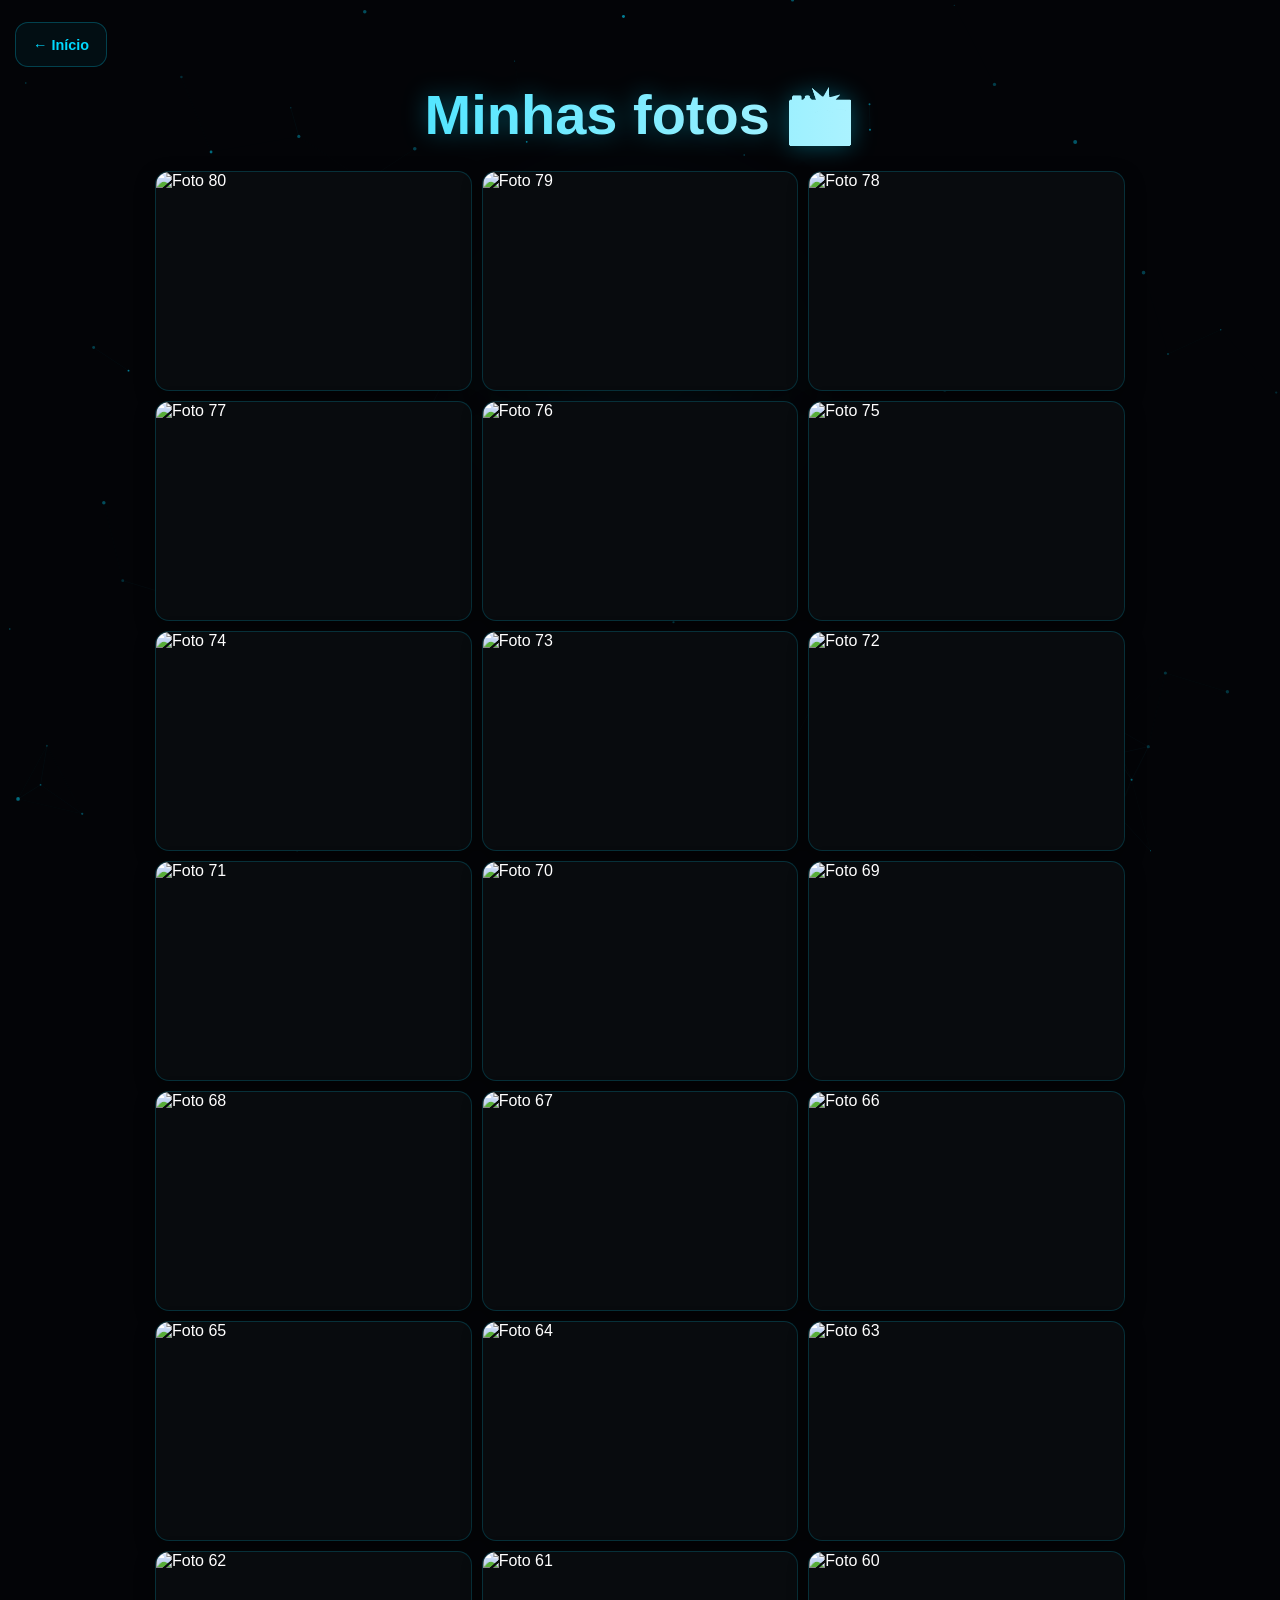
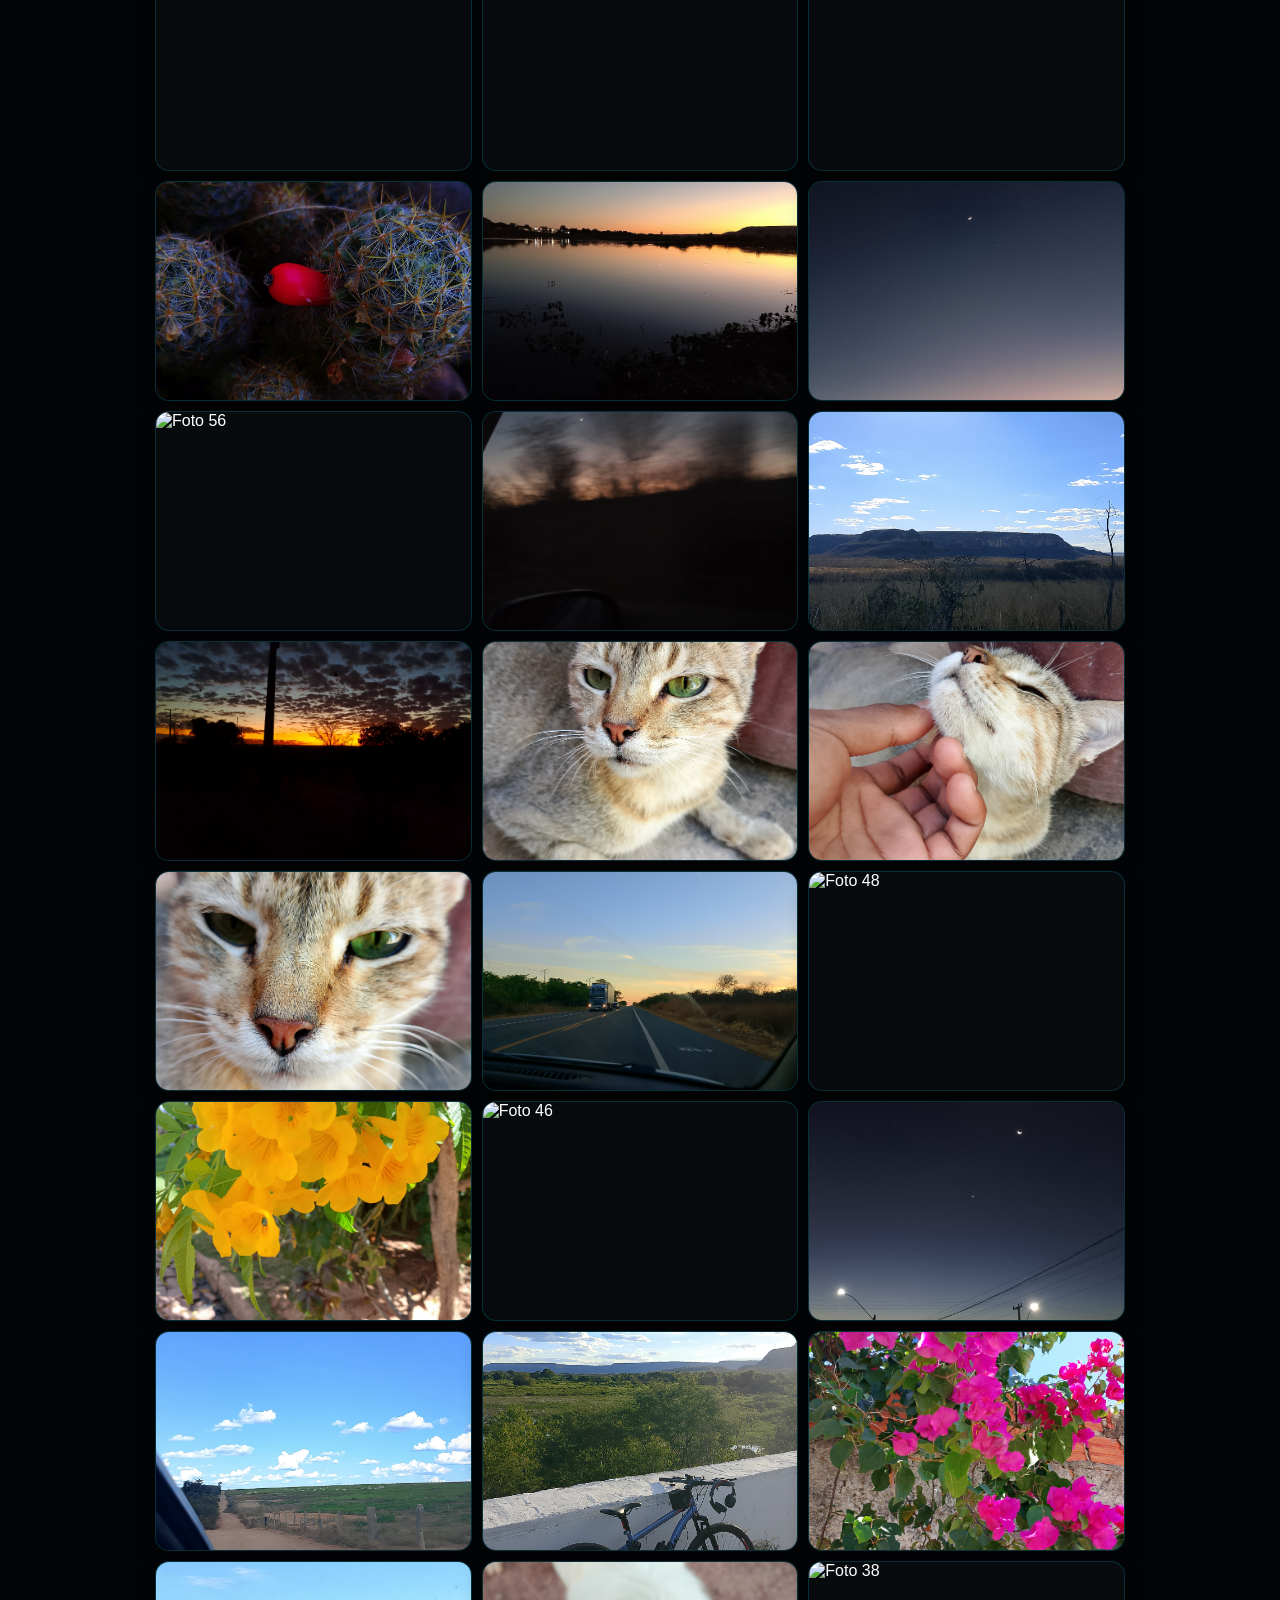
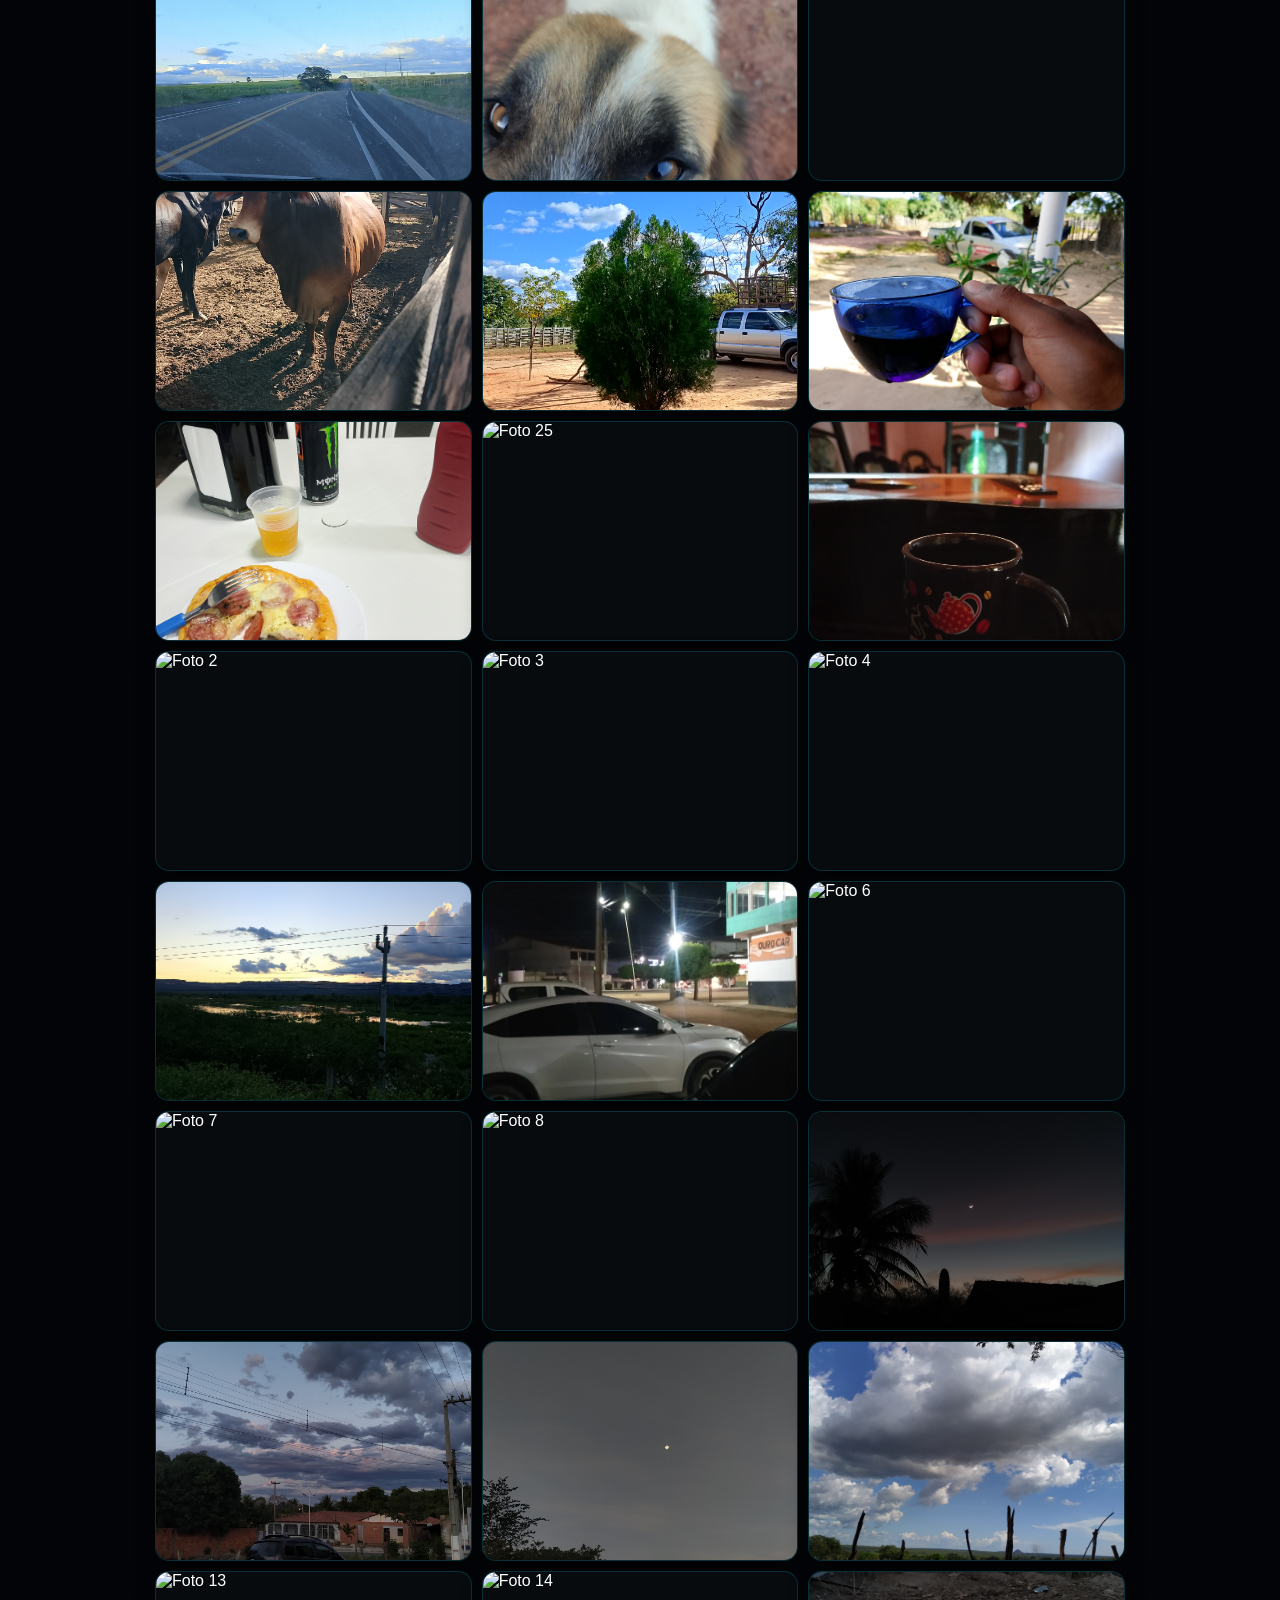
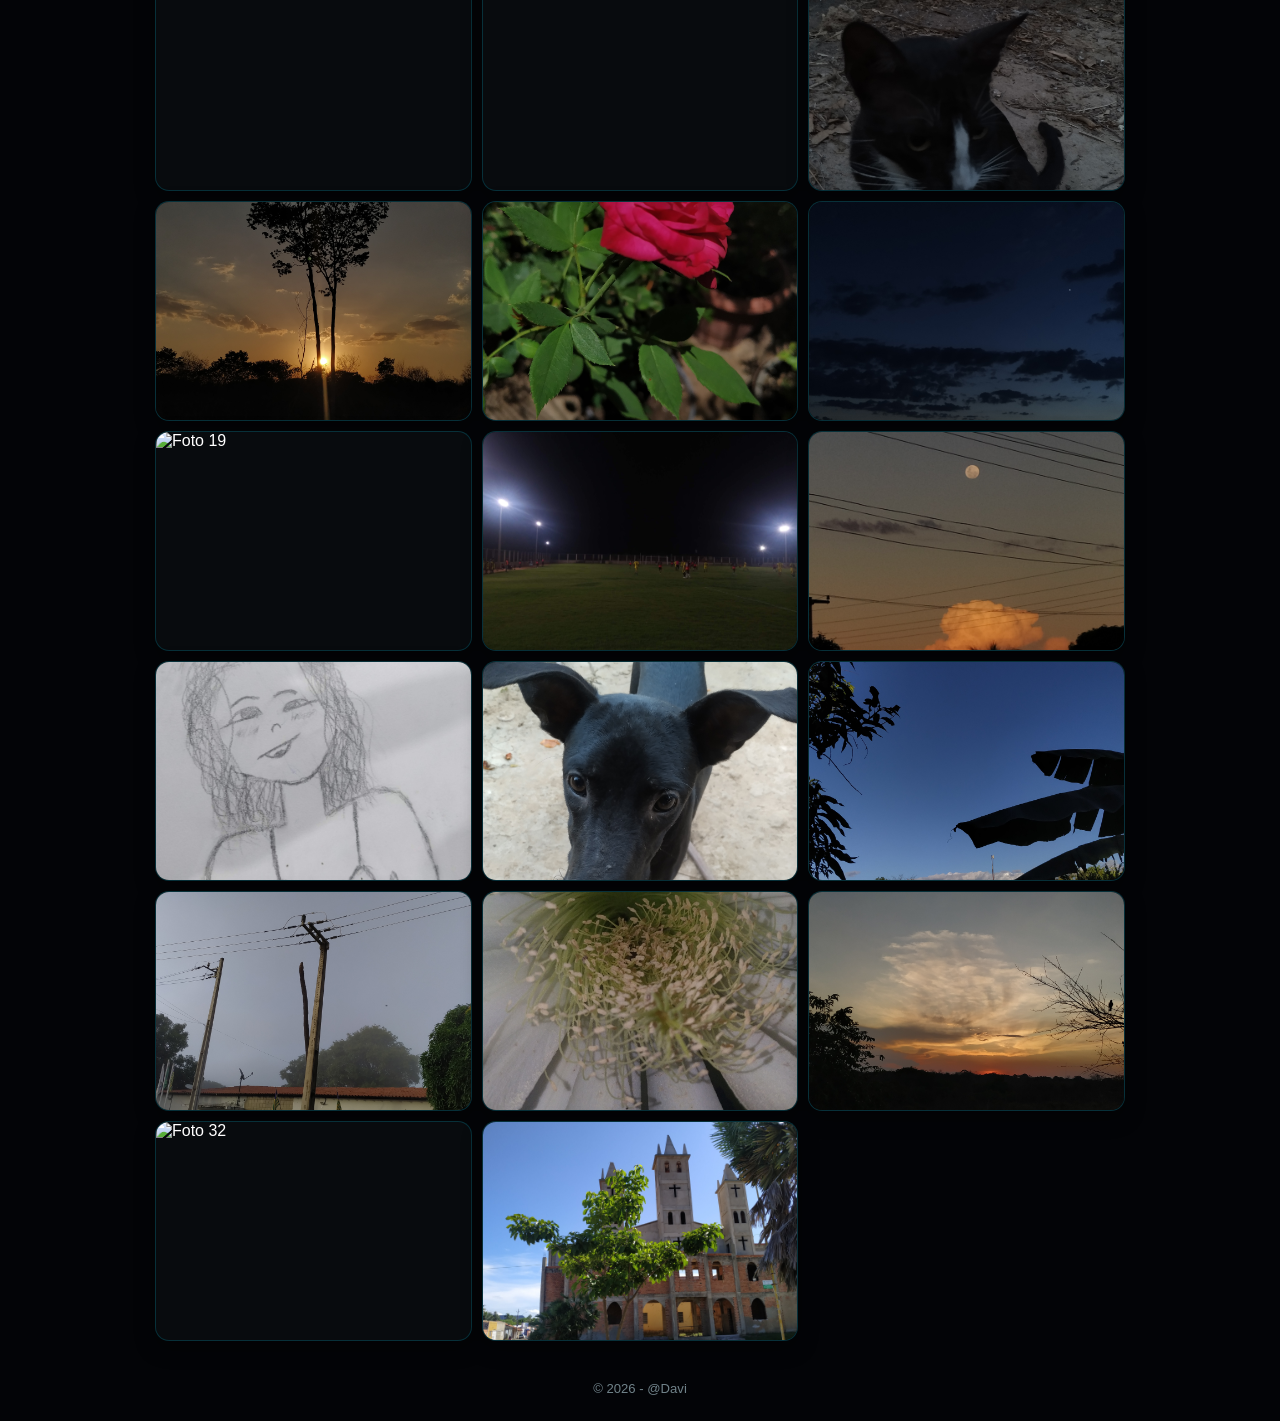
==== commit 6a911654: "Add files via upload" ====
--- a/fotos.html
+++ b/fotos.html
@@ -18,6 +18,28 @@
 
   <section>
     <div class="galeria">
+      <img src="foto80.jpg" alt="Foto 80" loading="lazy">
+      <img src="foto79.jpg" alt="Foto 79" loading="lazy">
+      <img src="foto78.jpg" alt="Foto 78" loading="lazy">
+      <img src="foto77.jpg" alt="Foto 77" loading="lazy">
+      <img src="foto76.jpg" alt="Foto 76" loading="lazy">
+      <img src="foto75.jpg" alt="Foto 75" loading="lazy">
+      <img src="foto74.jpg" alt="Foto 74" loading="lazy">
+      <img src="foto73.jpg" alt="Foto 73" loading="lazy">
+      <img src="foto72.jpg" alt="Foto 72" loading="lazy">
+      <img src="foto71.jpg" alt="Foto 71" loading="lazy">
+      <img src="foto70.jpg" alt="Foto 70" loading="lazy">
+      <img src="foto69.jpg" alt="Foto 69" loading="lazy">
+      <img src="foto68.jpg" alt="Foto 68" loading="lazy">
+      <img src="foto67.jpg" alt="Foto 67" loading="lazy">
+      <img src="foto66.jpg" alt="Foto 66" loading="lazy">
+      <img src="foto65.jpg" alt="Foto 65" loading="lazy">
+      <img src="foto64.jpg" alt="Foto 64" loading="lazy">
+      <img src="foto63.jpg" alt="Foto 63" loading="lazy">
+      <img src="foto62.jpg" alt="Foto 62" loading="lazy">
+      <img src="foto61.jpg" alt="Foto 61" loading="lazy">
+      <img src="foto60.jpg" alt="Foto 60" loading="lazy">
+      
       <img src="foto59.jpg" alt="Foto 59" loading="lazy">
       <img src="foto58.jpg" alt="Foto 58" loading="lazy">
       <img src="foto57.jpg" alt="Foto 57" loading="lazy">
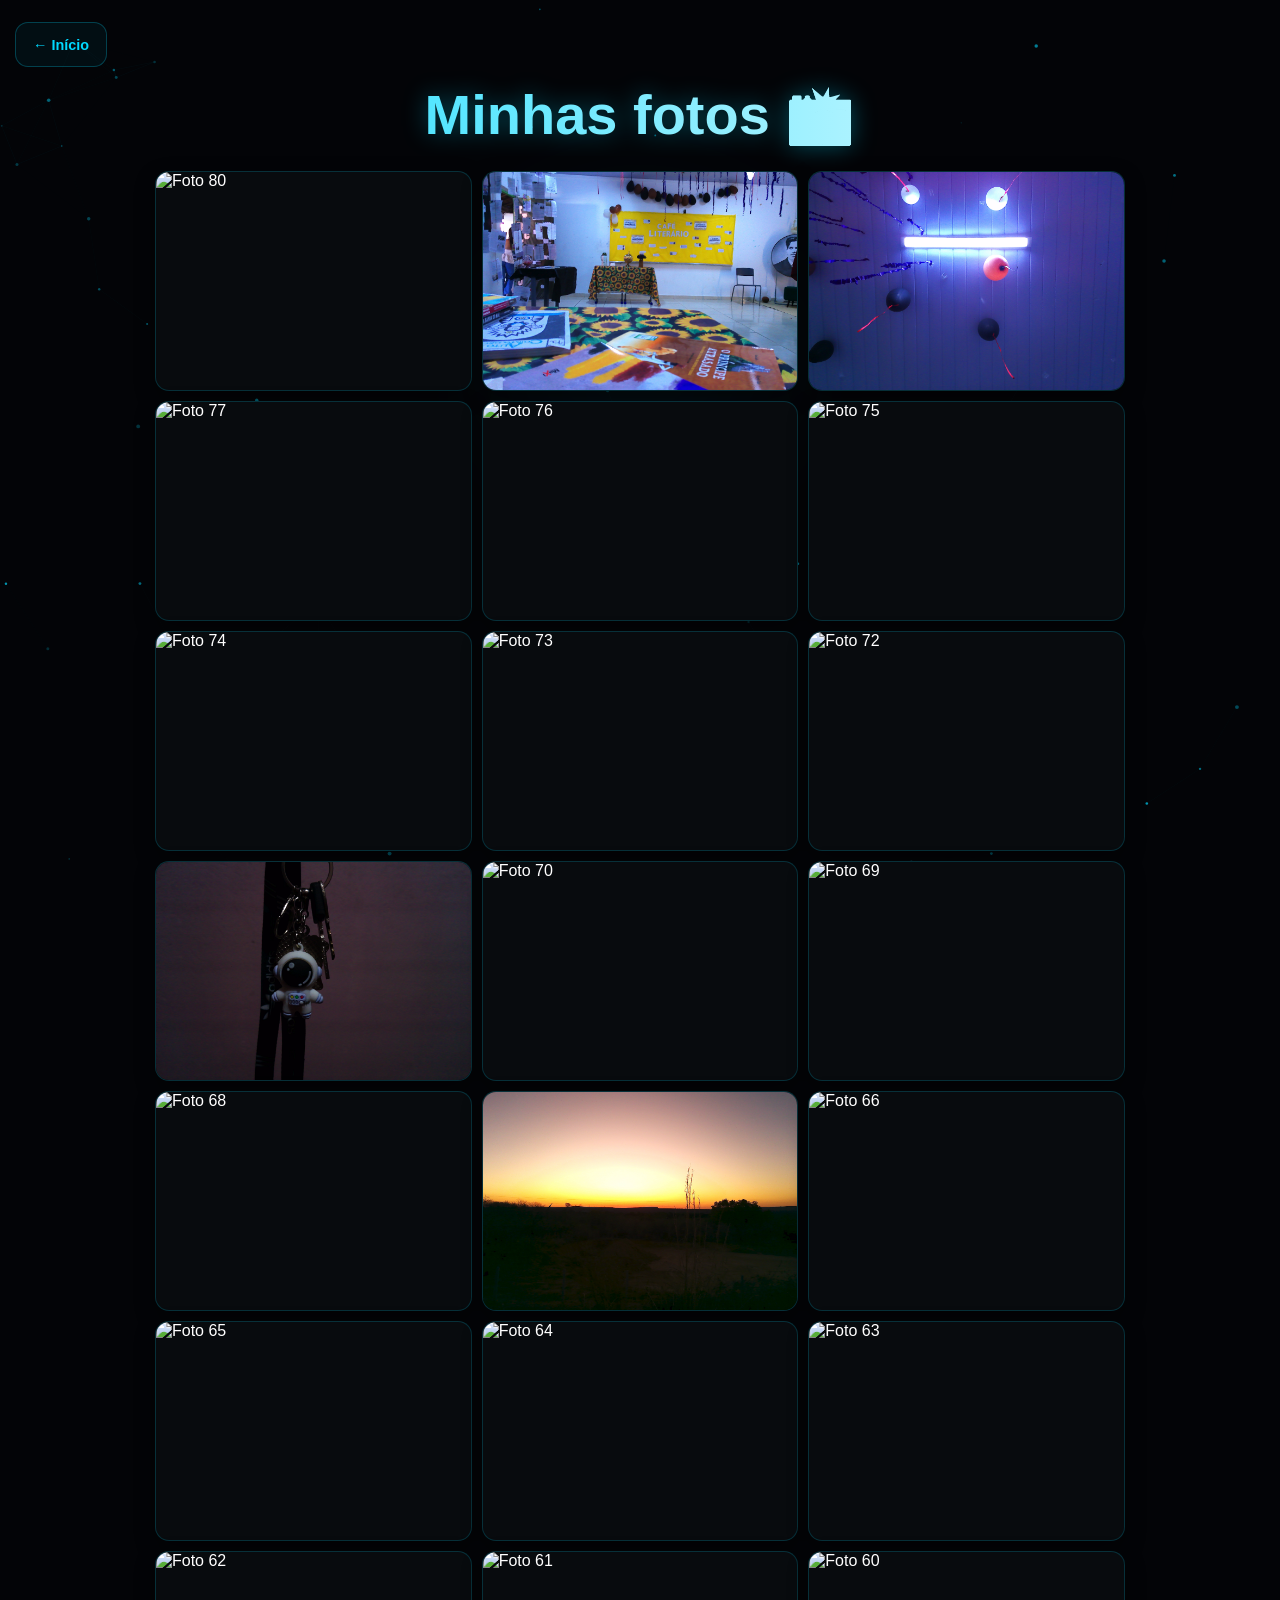
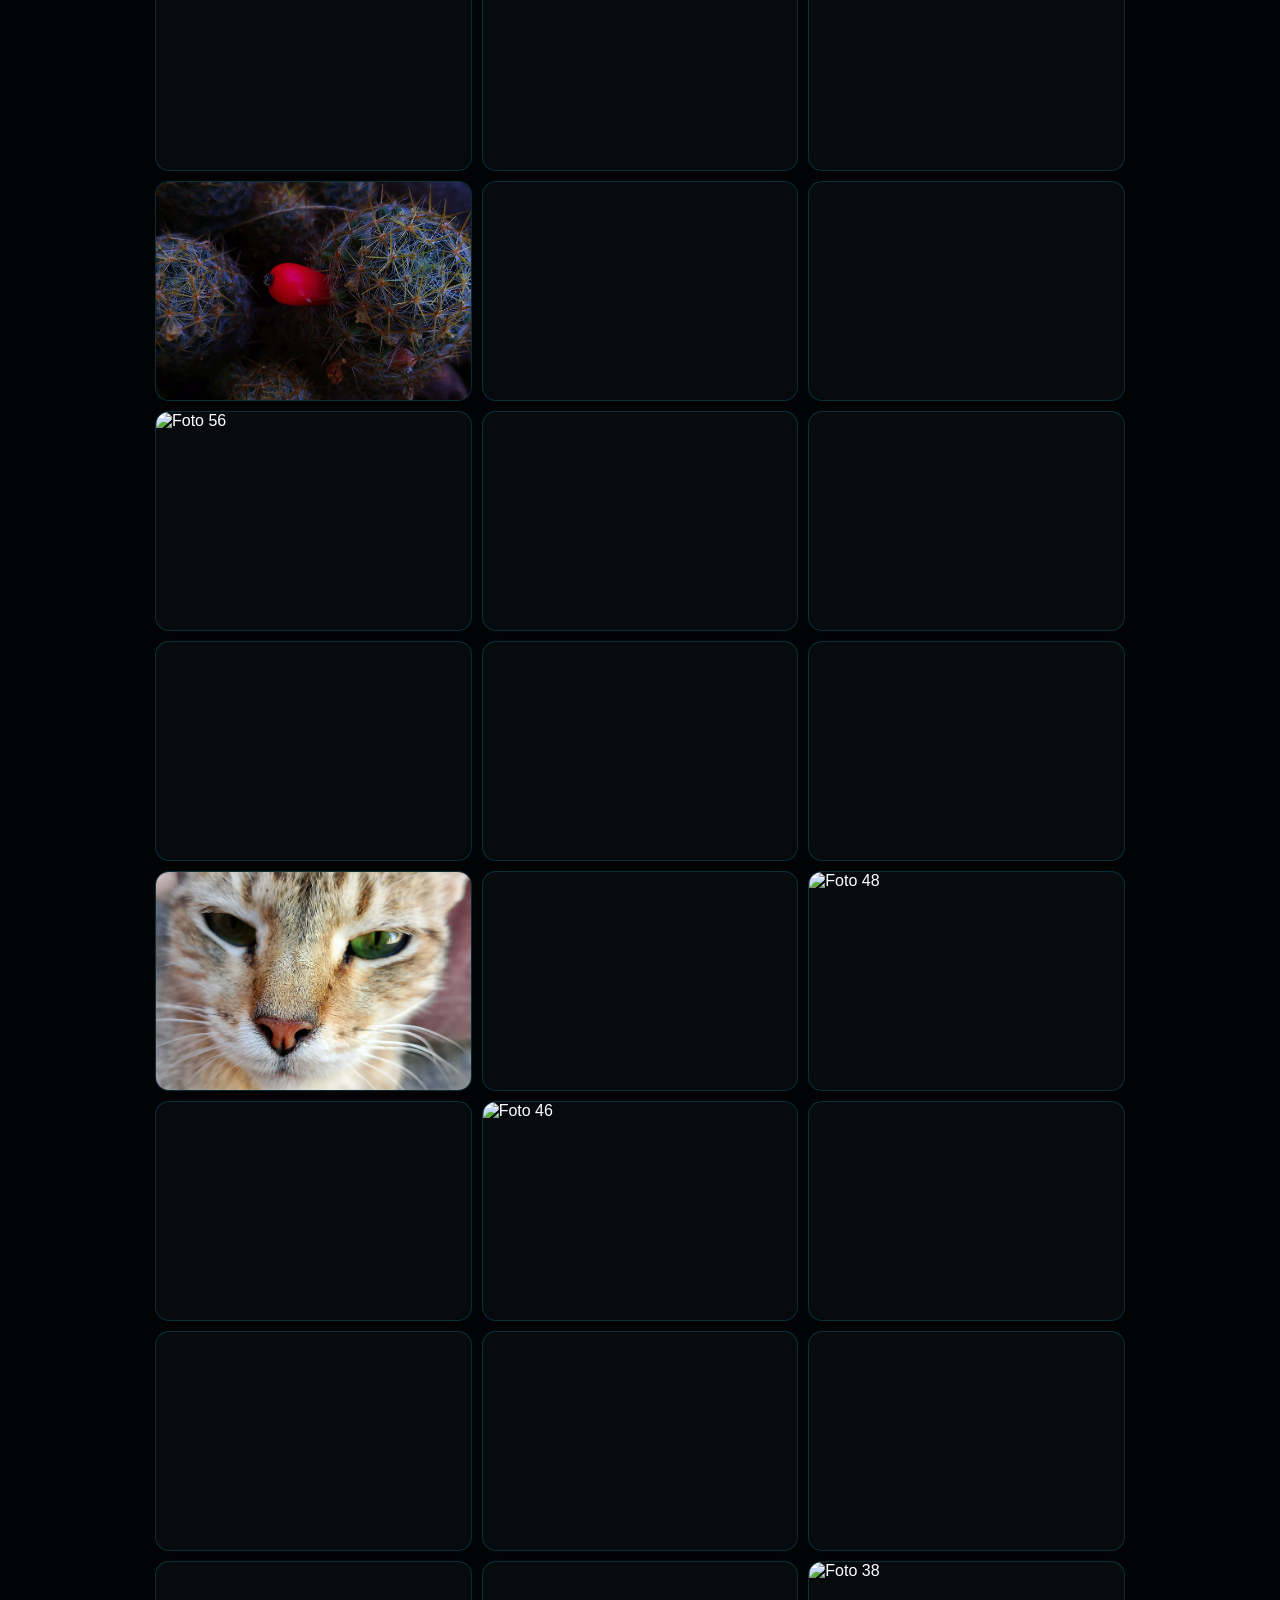
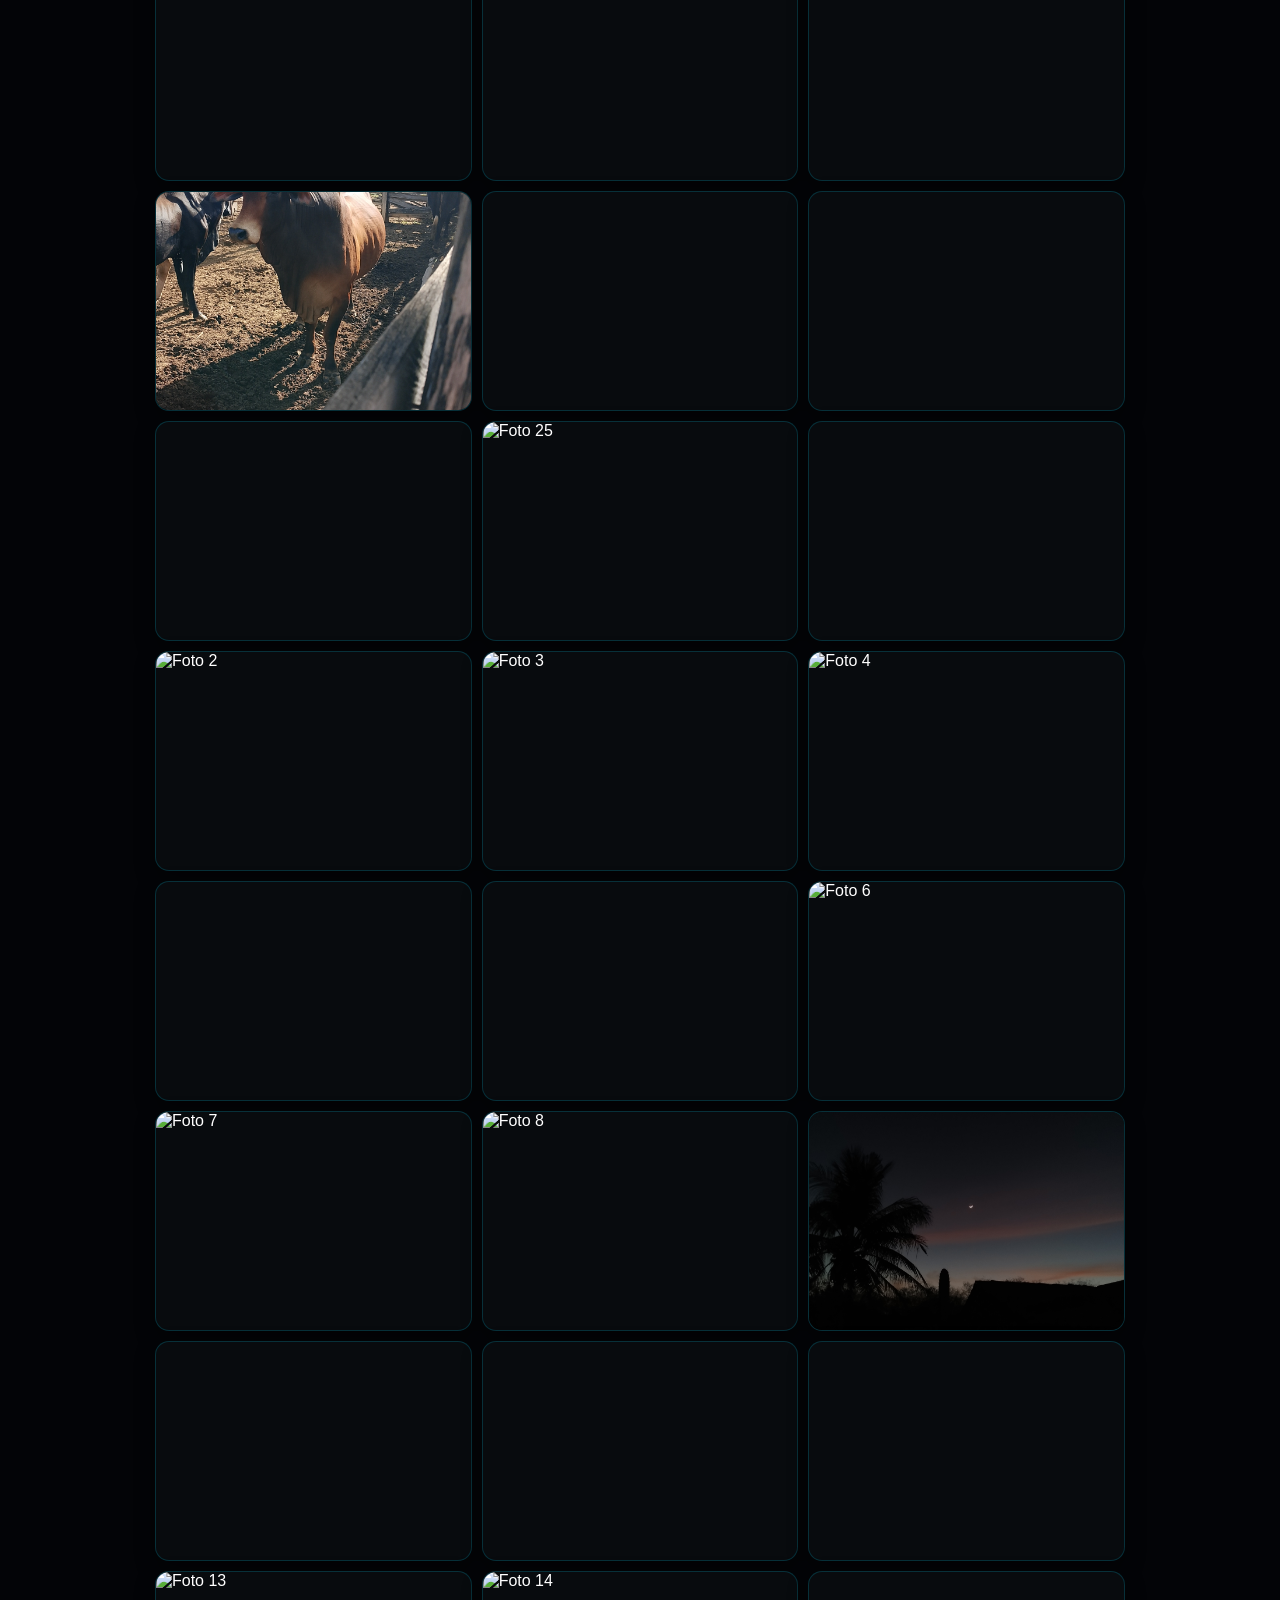
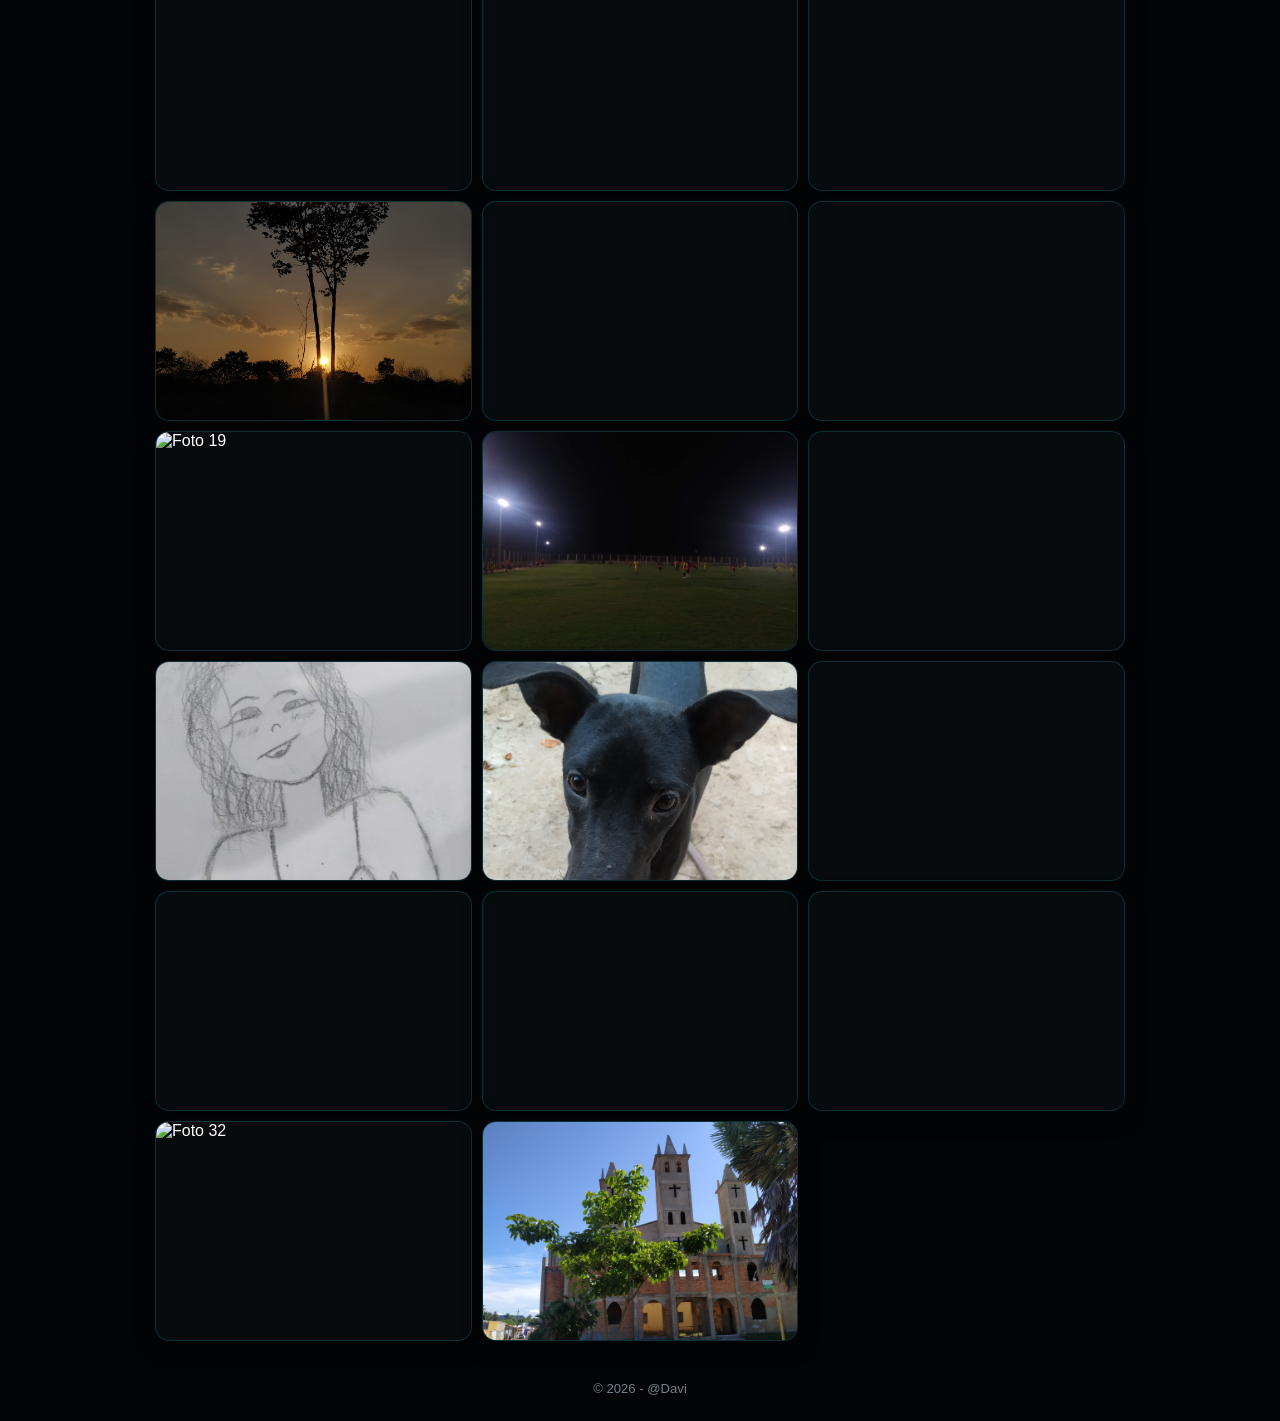
==== commit 06882ef2: "Add files via upload" ====
--- a/fotos.html
+++ b/fotos.html
@@ -1,12 +1,13 @@
-<!DOCTYPE html>  
-<html lang="pt-BR">    
-<head>    
-  <meta charset="UTF-8">    
-  <title>Fotos</title>    
-  <link rel="stylesheet" href="style.css">    
-  <meta name="viewport" content="width=device-width, initial-scale=1.0">    
-</head>    
-<body>    
+<!DOCTYPE html>
+<html lang="pt-BR">
+<head>
+  <meta charset="UTF-8">
+  <title>Fotos</title>
+  <link rel="stylesheet" href="style.css">
+  <meta name="viewport" content="width=device-width, initial-scale=1.0">
+</head>
+
+<body>
 
   <!-- CANVAS DO FUNDO 3D -->
   <canvas id="bg-3d"></canvas>
@@ -18,100 +19,108 @@
 
   <section>
     <div class="galeria">
-      <img src="foto80.jpg" alt="Foto 80" loading="lazy">
-      <img src="foto79.jpg" alt="Foto 79" loading="lazy">
-      <img src="foto78.jpg" alt="Foto 78" loading="lazy">
-      <img src="foto77.jpg" alt="Foto 77" loading="lazy">
-      <img src="foto76.jpg" alt="Foto 76" loading="lazy">
-      <img src="foto75.jpg" alt="Foto 75" loading="lazy">
-      <img src="foto74.jpg" alt="Foto 74" loading="lazy">
-      <img src="foto73.jpg" alt="Foto 73" loading="lazy">
-      <img src="foto72.jpg" alt="Foto 72" loading="lazy">
-      <img src="foto71.jpg" alt="Foto 71" loading="lazy">
-      <img src="foto70.jpg" alt="Foto 70" loading="lazy">
-      <img src="foto69.jpg" alt="Foto 69" loading="lazy">
-      <img src="foto68.jpg" alt="Foto 68" loading="lazy">
-      <img src="foto67.jpg" alt="Foto 67" loading="lazy">
-      <img src="foto66.jpg" alt="Foto 66" loading="lazy">
-      <img src="foto65.jpg" alt="Foto 65" loading="lazy">
-      <img src="foto64.jpg" alt="Foto 64" loading="lazy">
-      <img src="foto63.jpg" alt="Foto 63" loading="lazy">
-      <img src="foto62.jpg" alt="Foto 62" loading="lazy">
-      <img src="foto61.jpg" alt="Foto 61" loading="lazy">
-      <img src="foto60.jpg" alt="Foto 60" loading="lazy">
-      
-      <img src="foto59.jpg" alt="Foto 59" loading="lazy">
-      <img src="foto58.jpg" alt="Foto 58" loading="lazy">
-      <img src="foto57.jpg" alt="Foto 57" loading="lazy">
-      <img src="foto56.jpg" alt="Foto 56" loading="lazy">
-      <img src="foto55.jpg" alt="Foto 55" loading="lazy">
-      <img src="foto54.jpg" alt="Foto 54" loading="lazy">
-      <img src="foto53.jpg" alt="Foto 53" loading="lazy">
-      <img src="foto52.jpg" alt="Foto 52" loading="lazy">
-      <img src="foto51.jpg" alt="Foto 51" loading="lazy">
-      <img src="foto50.jpg" alt="Foto 50" loading="lazy">
-      <img src="foto49.jpg" alt="Foto 49" loading="lazy">
-      <img src="foto48.jpg" alt="Foto 48" loading="lazy">
-      <img src="foto47.jpg" alt="Foto 47" loading="lazy">
-      <img src="foto46.jpg" alt="Foto 46" loading="lazy">
-      <img src="foto45.jpg" alt="Foto 45" loading="lazy">
-      <img src="foto44.jpg" alt="Foto 44" loading="lazy">
-      <img src="foto43.jpg" alt="Foto 43" loading="lazy">
-      <img src="foto42.jpg" alt="Foto 42" loading="lazy">
-      <img src="foto40.jpg" alt="Foto 40" loading="lazy">  
-      <img src="foto39.jpg" alt="Foto 39" loading="lazy">  
-      <img src="foto38.jpg" alt="Foto 38" loading="lazy">  
-      <img src="foto37.jpg" alt="Foto 37" loading="lazy">  
-      <img src="foto36.jpg" alt="Foto 36" loading="lazy">
-      <img src="foto34.jpg" alt="Foto 34" loading="lazy">  
-      <img src="foto26.jpg" alt="Foto 26" loading="lazy">  
-      <img src="foto25.jpg" alt="Foto 25" loading="lazy">    
-      <img src="foto1.jpg" alt="Foto 1" loading="lazy">    
-      <img src="foto2.jpg" alt="Foto 2" loading="lazy">    
-      <img src="foto3.jpg" alt="Foto 3" loading="lazy">    
-      <img src="foto4.jpg" alt="Foto 4" loading="lazy">    
-      <img src="foto5.jpg" alt="Foto 5" loading="lazy">
-      <img src="foto41.jpg" alt="Foto 41" loading="lazy">
-      <img src="foto6.jpg" alt="Foto 6" loading="lazy">    
-      <img src="foto7.jpg" alt="Foto 7" loading="lazy">    
-      <img src="foto8.jpg" alt="Foto 8" loading="lazy">    
-      <img src="foto9.jpg" alt="Foto 9" loading="lazy">    
-      <img src="foto10.jpg" alt="Foto 10" loading="lazy">    
-      <img src="foto11.jpg" alt="Foto 11" loading="lazy">    
-      <img src="foto12.jpg" alt="Foto 12" loading="lazy">    
-      <img src="foto13.jpg" alt="Foto 13" loading="lazy">    
-      <img src="foto14.jpg" alt="Foto 14" loading="lazy">    
-      <img src="foto15.jpg" alt="Foto 15" loading="lazy">    
-      <img src="foto16.jpg" alt="Foto 16" loading="lazy">    
-      <img src="foto17.jpg" alt="Foto 17" loading="lazy">    
-      <img src="foto18.jpg" alt="Foto 18" loading="lazy">    
-      <img src="foto19.jpg" alt="Foto 19" loading="lazy">    
-      <img src="foto20.jpg" alt="Foto 20" loading="lazy">    
-      <img src="foto21.jpg" alt="Foto 21" loading="lazy">    
-      <img src="foto22.jpg" alt="Foto 22" loading="lazy">
-      <img src="foto27.jpg" alt="Foto 27" loading="lazy">  
-      <img src="foto28.jpg" alt="Foto 28" loading="lazy">  
-      <img src="foto29.jpg" alt="Foto 29" loading="lazy">  
-      <img src="foto30.jpg" alt="Foto 30" loading="lazy">  
-      <img src="foto31.jpg" alt="Foto 31" loading="lazy">  
-      <img src="foto32.jpg" alt="Foto 32" loading="lazy">  
-      <img src="foto33.jpg" alt="Foto 33" loading="lazy">  
-    </div>    
-  </section>    
 
-  <div id="telaCheia" class="tela-cheia">    
-    <span id="fechar">&times;</span>    
-    <img id="imgGrande" alt="Imagem ampliada">    
-  </div>    
+      <img src="foto80.jpg" alt="Foto 80" loading="lazy" decoding="async">
+      <img src="foto79.jpg" alt="Foto 79" loading="lazy" decoding="async">
+      <img src="foto78.jpg" alt="Foto 78" loading="lazy" decoding="async">
+      <img src="foto77.jpg" alt="Foto 77" loading="lazy" decoding="async">
+      <img src="foto76.jpg" alt="Foto 76" loading="lazy" decoding="async">
+      <img src="foto75.jpg" alt="Foto 75" loading="lazy" decoding="async">
+      <img src="foto74.jpg" alt="Foto 74" loading="lazy" decoding="async">
+      <img src="foto73.jpg" alt="Foto 73" loading="lazy" decoding="async">
+      <img src="foto72.jpg" alt="Foto 72" loading="lazy" decoding="async">
+      <img src="foto71.jpg" alt="Foto 71" loading="lazy" decoding="async">
+      <img src="foto70.jpg" alt="Foto 70" loading="lazy" decoding="async">
+      <img src="foto69.jpg" alt="Foto 69" loading="lazy" decoding="async">
+      <img src="foto68.jpg" alt="Foto 68" loading="lazy" decoding="async">
+      <img src="foto67.jpg" alt="Foto 67" loading="lazy" decoding="async">
+      <img src="foto66.jpg" alt="Foto 66" loading="lazy" decoding="async">
+      <img src="foto65.jpg" alt="Foto 65" loading="lazy" decoding="async">
+      <img src="foto64.jpg" alt="Foto 64" loading="lazy" decoding="async">
+      <img src="foto63.jpg" alt="Foto 63" loading="lazy" decoding="async">
+      <img src="foto62.jpg" alt="Foto 62" loading="lazy" decoding="async">
+      <img src="foto61.jpg" alt="Foto 61" loading="lazy" decoding="async">
+      <img src="foto60.jpg" alt="Foto 60" loading="lazy" decoding="async">
+
+      <img src="foto59.jpg" alt="Foto 59" loading="lazy" decoding="async">
+      <img src="foto58.jpg" alt="Foto 58" loading="lazy" decoding="async">
+      <img src="foto57.jpg" alt="Foto 57" loading="lazy" decoding="async">
+      <img src="foto56.jpg" alt="Foto 56" loading="lazy" decoding="async">
+      <img src="foto55.jpg" alt="Foto 55" loading="lazy" decoding="async">
+      <img src="foto54.jpg" alt="Foto 54" loading="lazy" decoding="async">
+      <img src="foto53.jpg" alt="Foto 53" loading="lazy" decoding="async">
+      <img src="foto52.jpg" alt="Foto 52" loading="lazy" decoding="async">
+      <img src="foto51.jpg" alt="Foto 51" loading="lazy" decoding="async">
+      <img src="foto50.jpg" alt="Foto 50" loading="lazy" decoding="async">
+      <img src="foto49.jpg" alt="Foto 49" loading="lazy" decoding="async">
+      <img src="foto48.jpg" alt="Foto 48" loading="lazy" decoding="async">
+      <img src="foto47.jpg" alt="Foto 47" loading="lazy" decoding="async">
+      <img src="foto46.jpg" alt="Foto 46" loading="lazy" decoding="async">
+      <img src="foto45.jpg" alt="Foto 45" loading="lazy" decoding="async">
+      <img src="foto44.jpg" alt="Foto 44" loading="lazy" decoding="async">
+      <img src="foto43.jpg" alt="Foto 43" loading="lazy" decoding="async">
+      <img src="foto42.jpg" alt="Foto 42" loading="lazy" decoding="async">
+      <img src="foto40.jpg" alt="Foto 40" loading="lazy" decoding="async">
+      <img src="foto39.jpg" alt="Foto 39" loading="lazy" decoding="async">
+      <img src="foto38.jpg" alt="Foto 38" loading="lazy" decoding="async">
+      <img src="foto37.jpg" alt="Foto 37" loading="lazy" decoding="async">
+      <img src="foto36.jpg" alt="Foto 36" loading="lazy" decoding="async">
+      <img src="foto34.jpg" alt="Foto 34" loading="lazy" decoding="async">
+      <img src="foto26.jpg" alt="Foto 26" loading="lazy" decoding="async">
+      <img src="foto25.jpg" alt="Foto 25" loading="lazy" decoding="async">
+
+      <img src="foto1.jpg" alt="Foto 1" loading="lazy" decoding="async">
+      <img src="foto2.jpg" alt="Foto 2" loading="lazy" decoding="async">
+      <img src="foto3.jpg" alt="Foto 3" loading="lazy" decoding="async">
+      <img src="foto4.jpg" alt="Foto 4" loading="lazy" decoding="async">
+      <img src="foto5.jpg" alt="Foto 5" loading="lazy" decoding="async">
+      <img src="foto41.jpg" alt="Foto 41" loading="lazy" decoding="async">
+      <img src="foto6.jpg" alt="Foto 6" loading="lazy" decoding="async">
+      <img src="foto7.jpg" alt="Foto 7" loading="lazy" decoding="async">
+      <img src="foto8.jpg" alt="Foto 8" loading="lazy" decoding="async">
+      <img src="foto9.jpg" alt="Foto 9" loading="lazy" decoding="async">
+      <img src="foto10.jpg" alt="Foto 10" loading="lazy" decoding="async">
+      <img src="foto11.jpg" alt="Foto 11" loading="lazy" decoding="async">
+      <img src="foto12.jpg" alt="Foto 12" loading="lazy" decoding="async">
+      <img src="foto13.jpg" alt="Foto 13" loading="lazy" decoding="async">
+      <img src="foto14.jpg" alt="Foto 14" loading="lazy" decoding="async">
+      <img src="foto15.jpg" alt="Foto 15" loading="lazy" decoding="async">
+      <img src="foto16.jpg" alt="Foto 16" loading="lazy" decoding="async">
+      <img src="foto17.jpg" alt="Foto 17" loading="lazy" decoding="async">
+      <img src="foto18.jpg" alt="Foto 18" loading="lazy" decoding="async">
+      <img src="foto19.jpg" alt="Foto 19" loading="lazy" decoding="async">
+      <img src="foto20.jpg" alt="Foto 20" loading="lazy" decoding="async">
+      <img src="foto21.jpg" alt="Foto 21" loading="lazy" decoding="async">
+      <img src="foto22.jpg" alt="Foto 22" loading="lazy" decoding="async">
+
+      <img src="foto27.jpg" alt="Foto 27" loading="lazy" decoding="async">
+      <img src="foto28.jpg" alt="Foto 28" loading="lazy" decoding="async">
+      <img src="foto29.jpg" alt="Foto 29" loading="lazy" decoding="async">
+      <img src="foto30.jpg" alt="Foto 30" loading="lazy" decoding="async">
+      <img src="foto31.jpg" alt="Foto 31" loading="lazy" decoding="async">
+      <img src="foto32.jpg" alt="Foto 32" loading="lazy" decoding="async">
+      <img src="foto33.jpg" alt="Foto 33" loading="lazy" decoding="async">
+
+    </div>
+  </section>
+
+  <div id="telaCheia" class="tela-cheia">
+    <span id="fechar">&times;</span>
+
+    <div class="foto-stage">
+      <img id="imgGrande" alt="Imagem ampliada">
+    </div>
+  </div>
 
   <button id="btnTopo" title="Voltar ao topo">↑</button>
 
-  <footer>  
-    <p>© 2026 - @Davi</p>  
-  </footer>  
+  <footer>
+    <p>© 2026 - @Davi</p>
+  </footer>
 
   <!-- BIBLIOTECA THREE.JS E SCRIPT PRINCIPAL -->
   <script src="https://cdnjs.cloudflare.com/ajax/libs/three.js/r128/three.min.js"></script>
   <script src="script.js"></script>
-</body>    
-</html>
+
+</body>
+</html>
--- a/style.css
+++ b/style.css
@@ -12,7 +12,6 @@
 html {
   width: 100%;
   min-height: 100%;
-
   scroll-behavior: smooth;
 }
 
@@ -287,17 +286,21 @@
 @keyframes aparecerBadge {
 
   from {
+
     opacity: 0;
 
     transform:
       translateY(-15px);
+
   }
 
   to {
+
     opacity: 1;
 
     transform:
       translateY(0);
+
   }
 
 }
@@ -307,13 +310,17 @@
 
   0%,
   100% {
+
     transform:
       translateY(0);
+
   }
 
   50% {
+
     transform:
       translateY(-4px);
+
   }
 
 }
@@ -1023,26 +1030,37 @@
 
 
 /* =========================================================
+   ÁREA DA FOTO ABERTA
+   ========================================================= */
+
+.foto-stage {
+
+  width: min(90vw, 1200px);
+
+  height: min(82vh, 850px);
+
+  display: flex;
+
+  align-items: center;
+
+  justify-content: center;
+
+}
+
+
+/* =========================================================
    IMAGEM GRANDE
    ========================================================= */
 
-.tela-cheia img {
+.foto-stage img {
 
   display: block;
 
-  width: auto;
-
-  height: auto;
-
-  max-width:
-    calc(100vw - 30px);
-
-  max-height:
-    calc(100vh - 100px);
+  width: 100%;
+
+  height: 100%;
 
   object-fit: contain;
-
-  margin: 0 auto;
 
   border-radius: 10px;
 
@@ -1526,11 +1544,14 @@
   }
 
 }
+
+
 /* =========================================================
    BOTÃO WHATSAPP
    ========================================================= */
 
 .btn-whatsapp {
+
   width: 72px;
   height: 72px;
 
@@ -1556,6 +1577,7 @@
 }
 
 .icone-whatsapp {
+
   width: 43px;
   height: 43px;
 
@@ -1563,6 +1585,7 @@
 }
 
 .btn-whatsapp:hover {
+
   transform: scale(1.08);
 
   box-shadow:
@@ -1571,33 +1594,73 @@
 }
 
 .btn-whatsapp:active {
+
   transform: scale(.92);
-}
+
+}
+
 .contato-whatsapp {
+
   display: inline-flex;
+
   align-items: center;
+
   justify-content: center;
+
   gap: 9px;
 
   color: #25D366 !important;
+
   text-decoration: none !important;
+
   font-weight: 700;
 
   transition: .25s ease;
 }
 
 .icone-whatsapp {
+
   width: 28px;
   height: 28px;
+
   fill: #25D366;
+
   flex-shrink: 0;
 }
 
 .contato-whatsapp:hover {
+
   transform: translateY(-2px);
-  filter: drop-shadow(0 0 8px rgba(37, 211, 102, .4));
+
+  filter:
+    drop-shadow(
+      0 0 8px
+      rgba(37, 211, 102, .4)
+    );
+
 }
 
 .contato-whatsapp:active {
+
   transform: scale(.95);
+
+}
+
+
+/* =========================================================
+   ÁREA DA FOTO NO CELULAR
+   ========================================================= */
+
+@media (max-width: 600px) {
+
+  .foto-stage {
+
+    width:
+      calc(100vw - 30px);
+
+    height:
+      calc(100vh - 110px);
+
+  }
+
 }
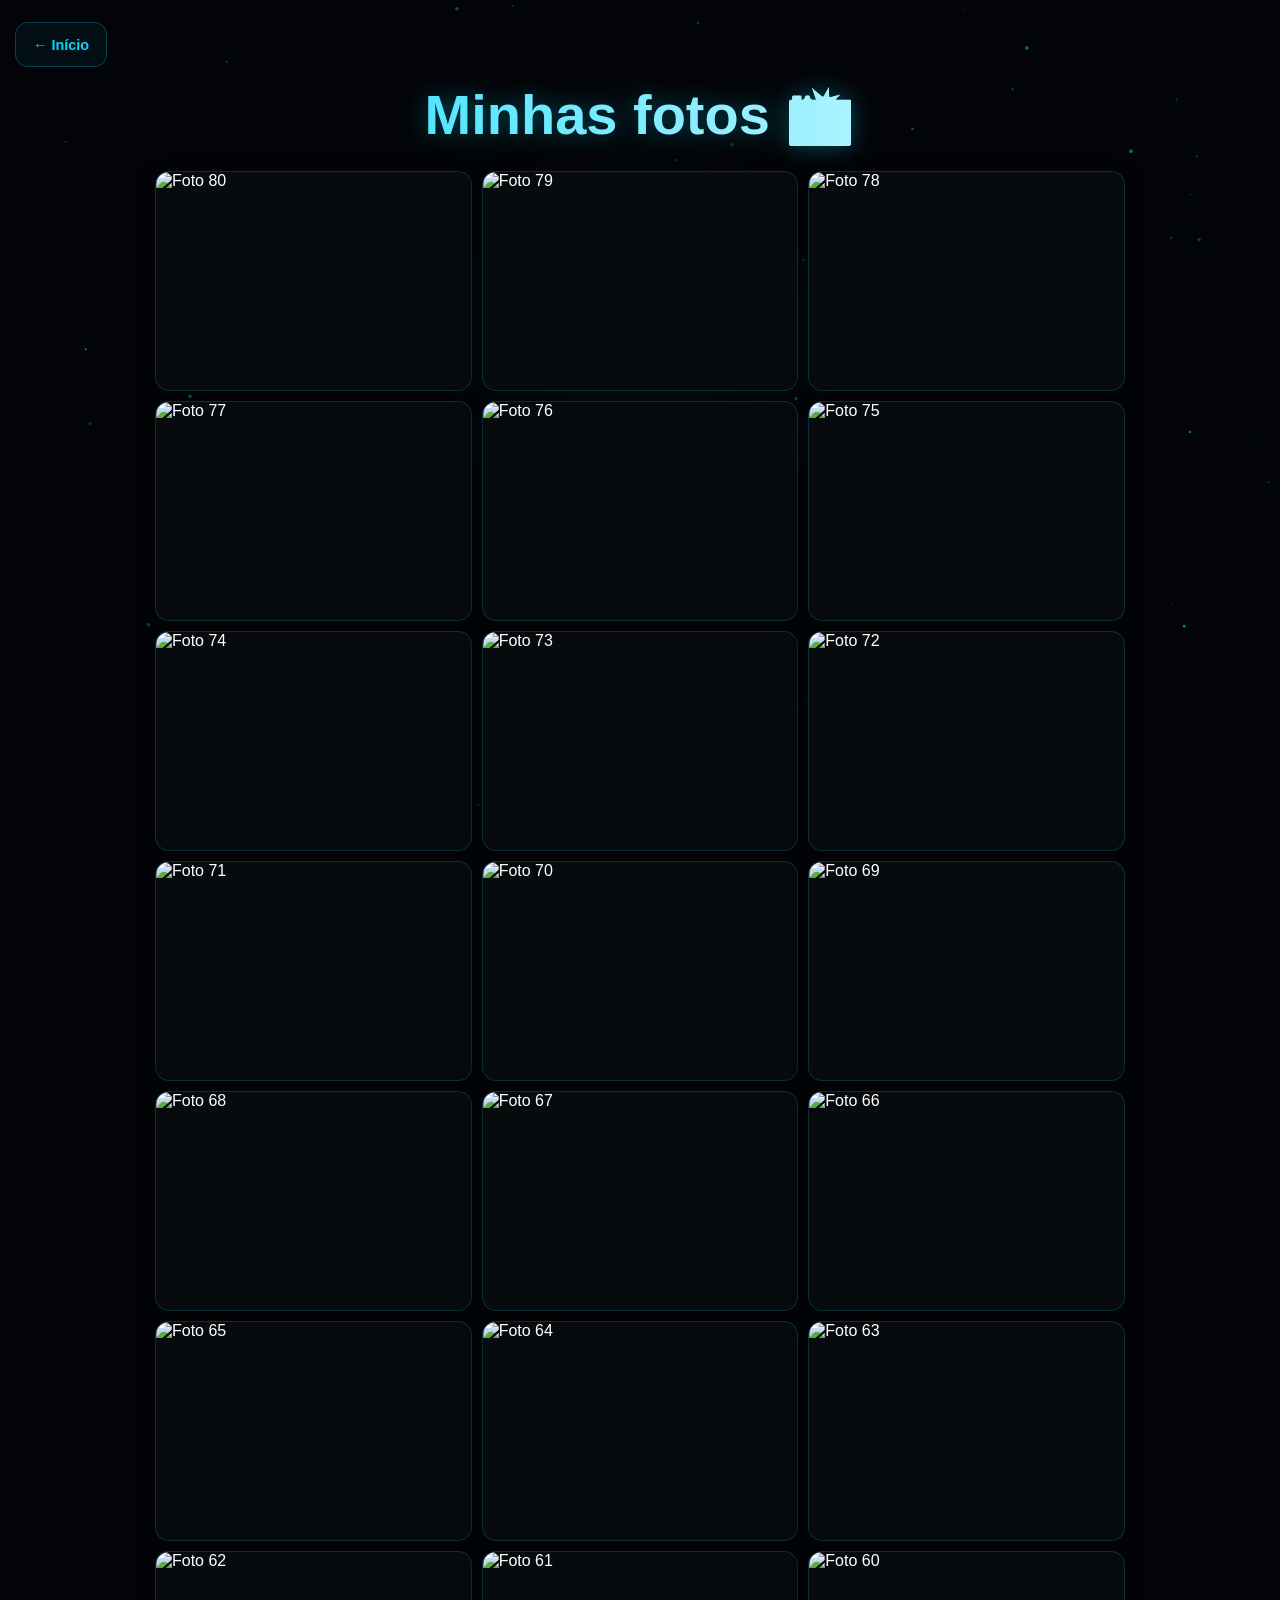
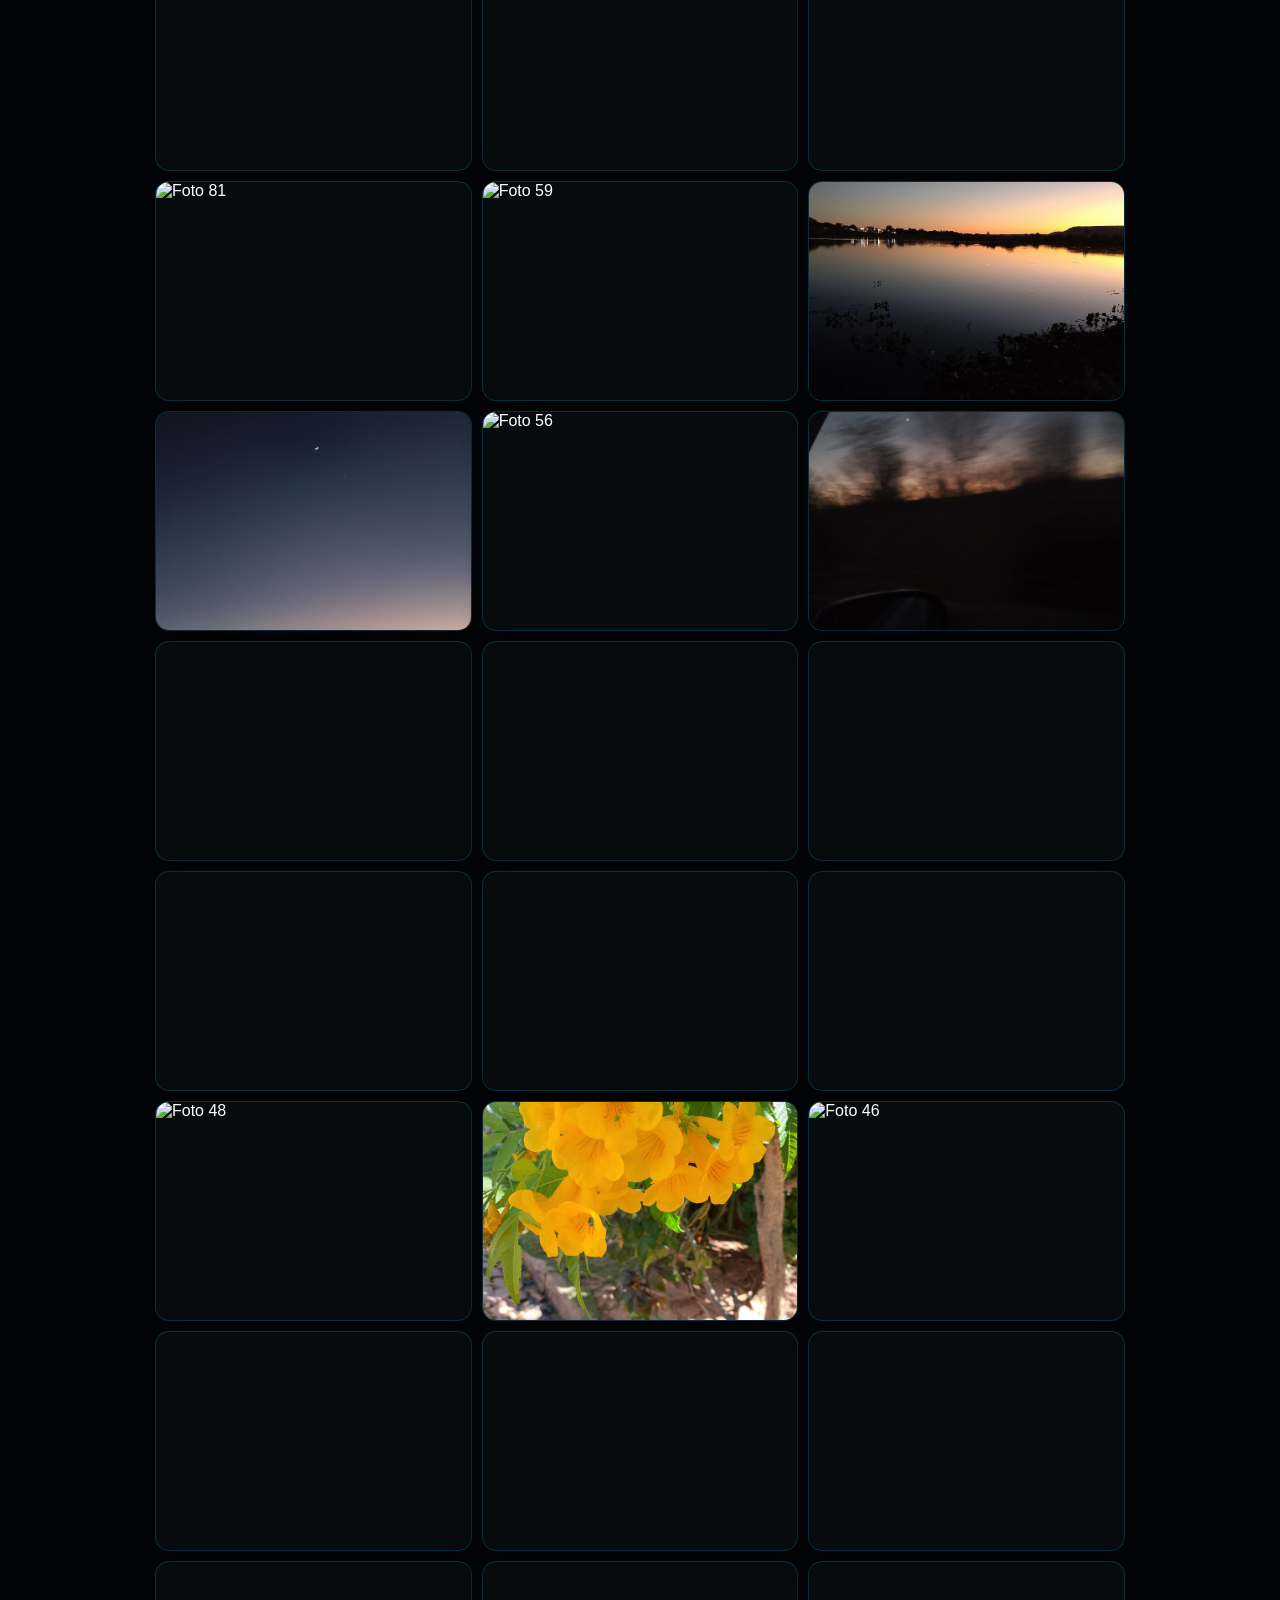
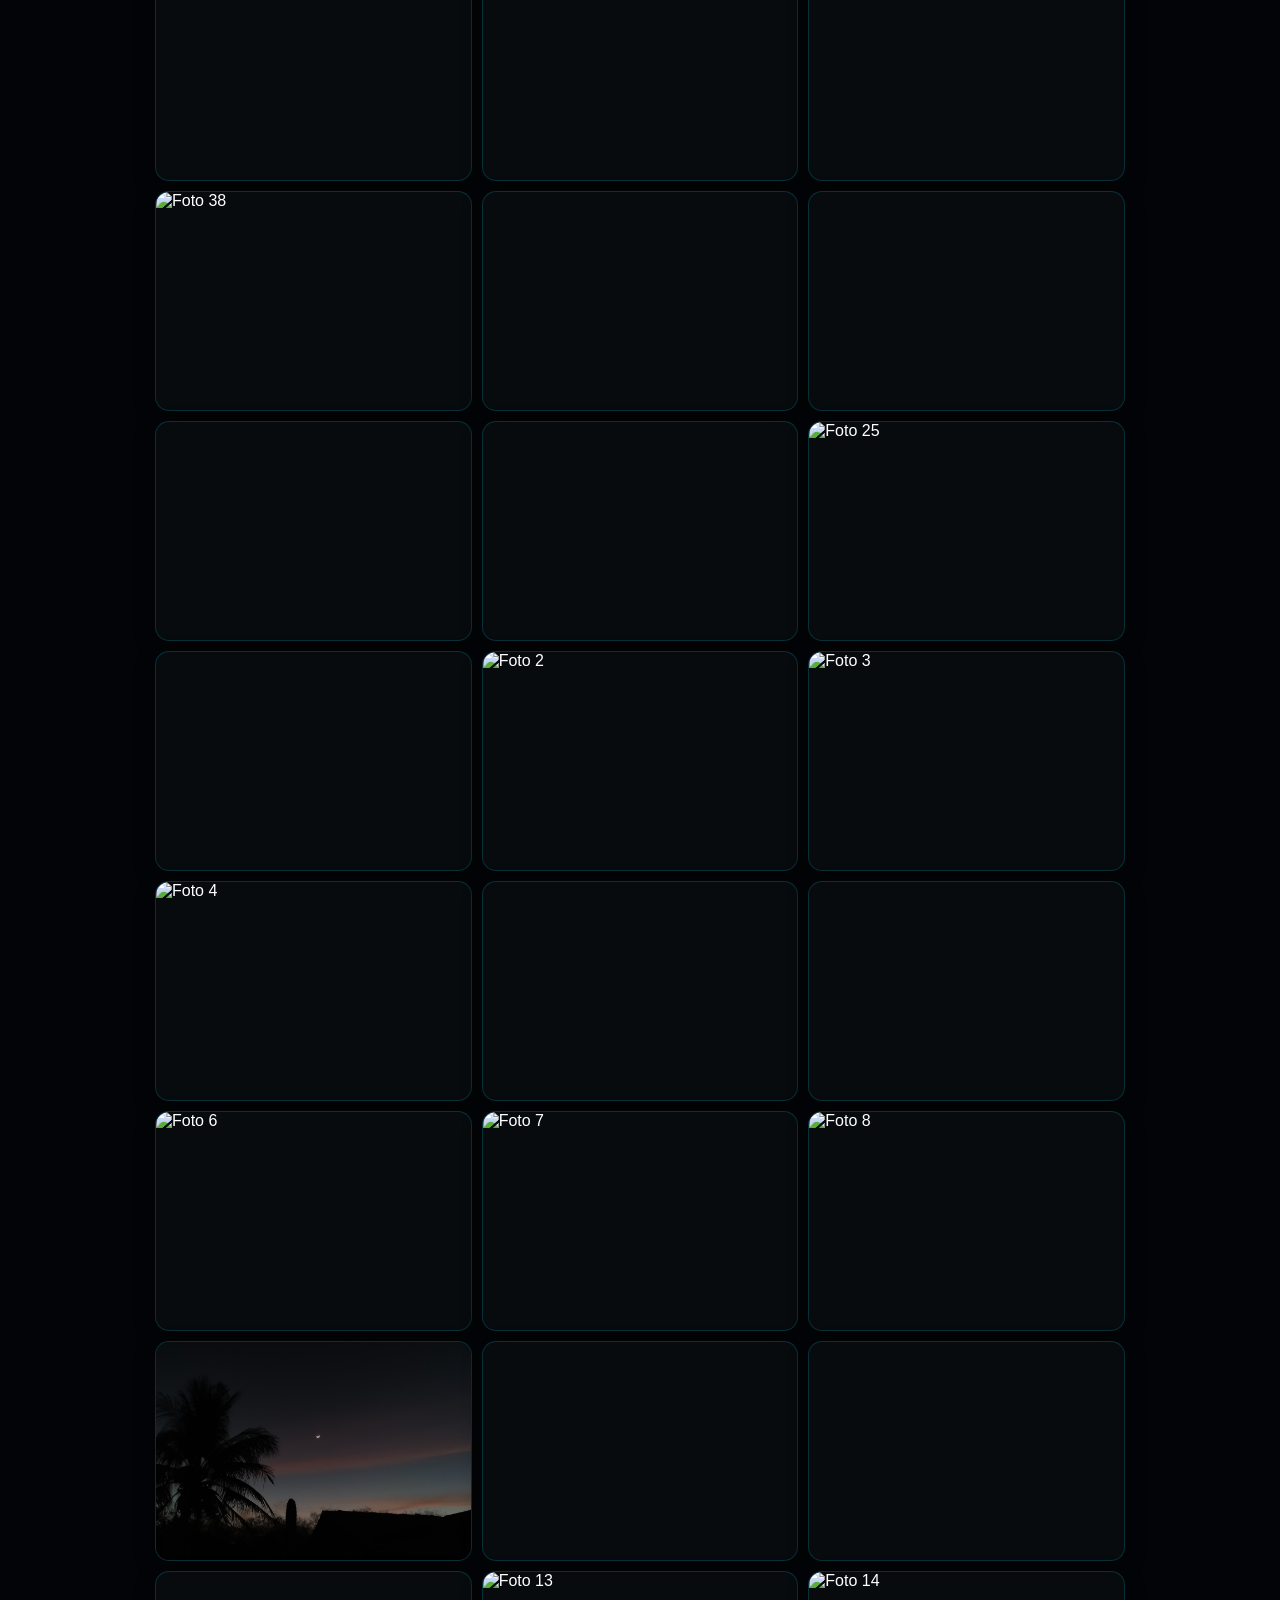
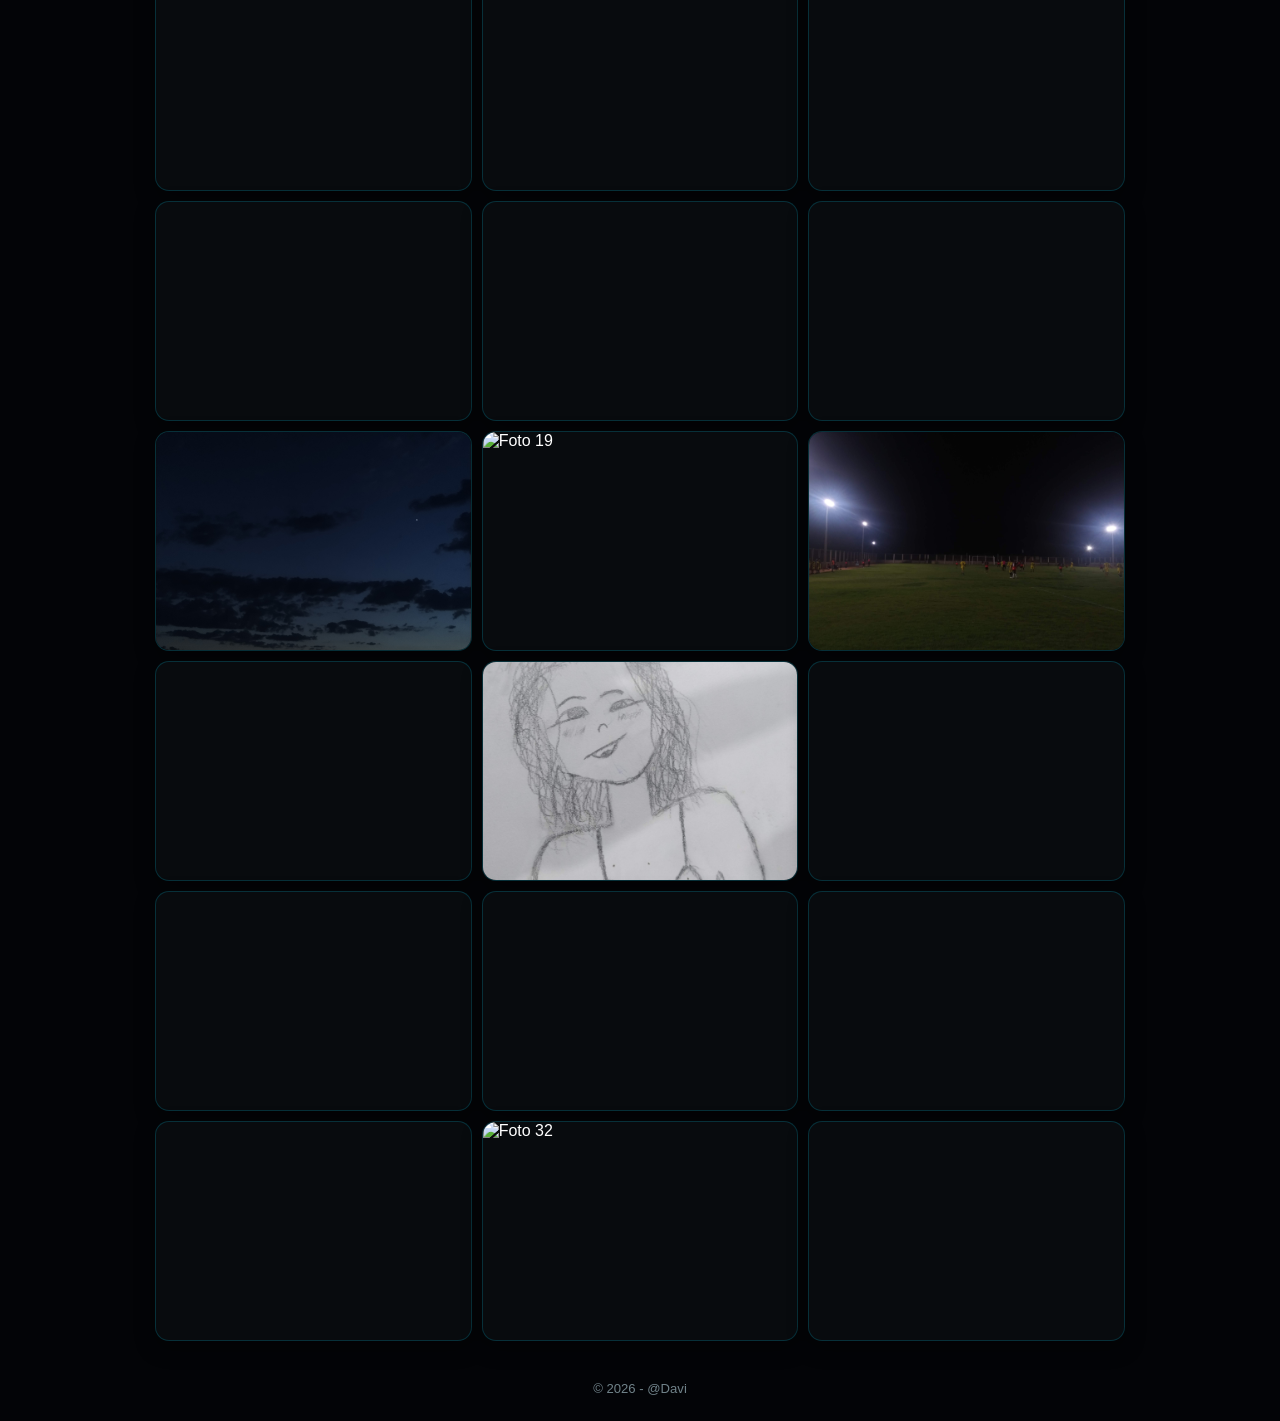
==== commit 7829dc2d: "Add files via upload" ====
--- a/fotos.html
+++ b/fotos.html
@@ -9,7 +9,6 @@
 
 <body>
 
-  <!-- CANVAS DO FUNDO 3D -->
   <canvas id="bg-3d"></canvas>
 
   <header class="header-paginas">
@@ -20,96 +19,100 @@
   <section>
     <div class="galeria">
 
-      <img src="foto80.jpg" alt="Foto 80" loading="lazy" decoding="async">
-      <img src="foto79.jpg" alt="Foto 79" loading="lazy" decoding="async">
-      <img src="foto78.jpg" alt="Foto 78" loading="lazy" decoding="async">
-      <img src="foto77.jpg" alt="Foto 77" loading="lazy" decoding="async">
-      <img src="foto76.jpg" alt="Foto 76" loading="lazy" decoding="async">
-      <img src="foto75.jpg" alt="Foto 75" loading="lazy" decoding="async">
-      <img src="foto74.jpg" alt="Foto 74" loading="lazy" decoding="async">
-      <img src="foto73.jpg" alt="Foto 73" loading="lazy" decoding="async">
-      <img src="foto72.jpg" alt="Foto 72" loading="lazy" decoding="async">
-      <img src="foto71.jpg" alt="Foto 71" loading="lazy" decoding="async">
-      <img src="foto70.jpg" alt="Foto 70" loading="lazy" decoding="async">
-      <img src="foto69.jpg" alt="Foto 69" loading="lazy" decoding="async">
-      <img src="foto68.jpg" alt="Foto 68" loading="lazy" decoding="async">
-      <img src="foto67.jpg" alt="Foto 67" loading="lazy" decoding="async">
-      <img src="foto66.jpg" alt="Foto 66" loading="lazy" decoding="async">
-      <img src="foto65.jpg" alt="Foto 65" loading="lazy" decoding="async">
-      <img src="foto64.jpg" alt="Foto 64" loading="lazy" decoding="async">
-      <img src="foto63.jpg" alt="Foto 63" loading="lazy" decoding="async">
-      <img src="foto62.jpg" alt="Foto 62" loading="lazy" decoding="async">
-      <img src="foto61.jpg" alt="Foto 61" loading="lazy" decoding="async">
-      <img src="foto60.jpg" alt="Foto 60" loading="lazy" decoding="async">
+      <img data-src="Puma_foto80.jpg" alt="Foto 80">
+      <img data-src="Puma_foto79.jpg" alt="Foto 79">
+      <img data-src="Puma_foto78.jpg" alt="Foto 78">
+      <img data-src="Puma_foto77.jpg" alt="Foto 77">
+      <img data-src="Puma_foto76.jpg" alt="Foto 76">
+      <img data-src="Puma_foto75.jpg" alt="Foto 75">
+      <img data-src="Puma_foto74.jpg" alt="Foto 74">
+      <img data-src="Puma_foto73.jpg" alt="Foto 73">
+      <img data-src="Puma_foto72.jpg" alt="Foto 72">
+      <img data-src="Puma_foto71.jpg" alt="Foto 71">
+      <img data-src="Puma_foto70.jpg" alt="Foto 70">
+      <img data-src="Puma_foto69.jpg" alt="Foto 69">
+      <img data-src="Puma_foto68.jpg" alt="Foto 68">
+      <img data-src="Puma_foto67.jpg" alt="Foto 67">
+      <img data-src="Puma_foto66.jpg" alt="Foto 66">
+      <img data-src="Puma_foto65.jpg" alt="Foto 65">
+      <img data-src="Puma_foto64.jpg" alt="Foto 64">
+      <img data-src="Puma_foto63.jpg" alt="Foto 63">
+      <img data-src="Puma_foto62.jpg" alt="Foto 62">
+      <img data-src="Puma_foto61.jpg" alt="Foto 61">
+      <img data-src="Puma_foto60.jpg" alt="Foto 60">
+      <img data-src="Puma_foto81.jpg" alt="Foto 81">
+      <img data-src="Puma_foto59.jpg" alt="Foto 59">
 
-      <img src="foto59.jpg" alt="Foto 59" loading="lazy" decoding="async">
-      <img src="foto58.jpg" alt="Foto 58" loading="lazy" decoding="async">
-      <img src="foto57.jpg" alt="Foto 57" loading="lazy" decoding="async">
-      <img src="foto56.jpg" alt="Foto 56" loading="lazy" decoding="async">
-      <img src="foto55.jpg" alt="Foto 55" loading="lazy" decoding="async">
-      <img src="foto54.jpg" alt="Foto 54" loading="lazy" decoding="async">
-      <img src="foto53.jpg" alt="Foto 53" loading="lazy" decoding="async">
-      <img src="foto52.jpg" alt="Foto 52" loading="lazy" decoding="async">
-      <img src="foto51.jpg" alt="Foto 51" loading="lazy" decoding="async">
-      <img src="foto50.jpg" alt="Foto 50" loading="lazy" decoding="async">
-      <img src="foto49.jpg" alt="Foto 49" loading="lazy" decoding="async">
-      <img src="foto48.jpg" alt="Foto 48" loading="lazy" decoding="async">
-      <img src="foto47.jpg" alt="Foto 47" loading="lazy" decoding="async">
-      <img src="foto46.jpg" alt="Foto 46" loading="lazy" decoding="async">
-      <img src="foto45.jpg" alt="Foto 45" loading="lazy" decoding="async">
-      <img src="foto44.jpg" alt="Foto 44" loading="lazy" decoding="async">
-      <img src="foto43.jpg" alt="Foto 43" loading="lazy" decoding="async">
-      <img src="foto42.jpg" alt="Foto 42" loading="lazy" decoding="async">
-      <img src="foto40.jpg" alt="Foto 40" loading="lazy" decoding="async">
-      <img src="foto39.jpg" alt="Foto 39" loading="lazy" decoding="async">
-      <img src="foto38.jpg" alt="Foto 38" loading="lazy" decoding="async">
-      <img src="foto37.jpg" alt="Foto 37" loading="lazy" decoding="async">
-      <img src="foto36.jpg" alt="Foto 36" loading="lazy" decoding="async">
-      <img src="foto34.jpg" alt="Foto 34" loading="lazy" decoding="async">
-      <img src="foto26.jpg" alt="Foto 26" loading="lazy" decoding="async">
-      <img src="foto25.jpg" alt="Foto 25" loading="lazy" decoding="async">
+      <img data-src="foto58.jpg" alt="Foto 58">
+      <img data-src="foto57.jpg" alt="Foto 57">
+      <img data-src="foto56.jpg" alt="Foto 56">
+      <img data-src="foto55.jpg" alt="Foto 55">
+      <img data-src="foto54.jpg" alt="Foto 54">
+      <img data-src="foto53.jpg" alt="Foto 53">
+      <img data-src="foto52.jpg" alt="Foto 52">
+      <img data-src="foto51.jpg" alt="Foto 51">
+      <img data-src="foto50.jpg" alt="Foto 50">
+      <img data-src="foto49.jpg" alt="Foto 49">
+      <img data-src="foto48.jpg" alt="Foto 48">
+      <img data-src="foto47.jpg" alt="Foto 47">
+      <img data-src="foto46.jpg" alt="Foto 46">
+      <img data-src="foto45.jpg" alt="Foto 45">
+      <img data-src="foto44.jpg" alt="Foto 44">
+      <img data-src="foto43.jpg" alt="Foto 43">
+      <img data-src="foto42.jpg" alt="Foto 42">
+      <img data-src="foto40.jpg" alt="Foto 40">
+      <img data-src="foto39.jpg" alt="Foto 39">
+      <img data-src="foto38.jpg" alt="Foto 38">
+      <img data-src="foto37.jpg" alt="Foto 37">
+      <img data-src="foto36.jpg" alt="Foto 36">
+      <img data-src="foto34.jpg" alt="Foto 34">
+      <img data-src="foto26.jpg" alt="Foto 26">
+      <img data-src="foto25.jpg" alt="Foto 25">
 
-      <img src="foto1.jpg" alt="Foto 1" loading="lazy" decoding="async">
-      <img src="foto2.jpg" alt="Foto 2" loading="lazy" decoding="async">
-      <img src="foto3.jpg" alt="Foto 3" loading="lazy" decoding="async">
-      <img src="foto4.jpg" alt="Foto 4" loading="lazy" decoding="async">
-      <img src="foto5.jpg" alt="Foto 5" loading="lazy" decoding="async">
-      <img src="foto41.jpg" alt="Foto 41" loading="lazy" decoding="async">
-      <img src="foto6.jpg" alt="Foto 6" loading="lazy" decoding="async">
-      <img src="foto7.jpg" alt="Foto 7" loading="lazy" decoding="async">
-      <img src="foto8.jpg" alt="Foto 8" loading="lazy" decoding="async">
-      <img src="foto9.jpg" alt="Foto 9" loading="lazy" decoding="async">
-      <img src="foto10.jpg" alt="Foto 10" loading="lazy" decoding="async">
-      <img src="foto11.jpg" alt="Foto 11" loading="lazy" decoding="async">
-      <img src="foto12.jpg" alt="Foto 12" loading="lazy" decoding="async">
-      <img src="foto13.jpg" alt="Foto 13" loading="lazy" decoding="async">
-      <img src="foto14.jpg" alt="Foto 14" loading="lazy" decoding="async">
-      <img src="foto15.jpg" alt="Foto 15" loading="lazy" decoding="async">
-      <img src="foto16.jpg" alt="Foto 16" loading="lazy" decoding="async">
-      <img src="foto17.jpg" alt="Foto 17" loading="lazy" decoding="async">
-      <img src="foto18.jpg" alt="Foto 18" loading="lazy" decoding="async">
-      <img src="foto19.jpg" alt="Foto 19" loading="lazy" decoding="async">
-      <img src="foto20.jpg" alt="Foto 20" loading="lazy" decoding="async">
-      <img src="foto21.jpg" alt="Foto 21" loading="lazy" decoding="async">
-      <img src="foto22.jpg" alt="Foto 22" loading="lazy" decoding="async">
-
-      <img src="foto27.jpg" alt="Foto 27" loading="lazy" decoding="async">
-      <img src="foto28.jpg" alt="Foto 28" loading="lazy" decoding="async">
-      <img src="foto29.jpg" alt="Foto 29" loading="lazy" decoding="async">
-      <img src="foto30.jpg" alt="Foto 30" loading="lazy" decoding="async">
-      <img src="foto31.jpg" alt="Foto 31" loading="lazy" decoding="async">
-      <img src="foto32.jpg" alt="Foto 32" loading="lazy" decoding="async">
-      <img src="foto33.jpg" alt="Foto 33" loading="lazy" decoding="async">
+      <img data-src="foto1.jpg" alt="Foto 1">
+      <img data-src="foto2.jpg" alt="Foto 2">
+      <img data-src="foto3.jpg" alt="Foto 3">
+      <img data-src="foto4.jpg" alt="Foto 4">
+      <img data-src="foto5.jpg" alt="Foto 5">
+      <img data-src="foto41.jpg" alt="Foto 41">
+      <img data-src="foto6.jpg" alt="Foto 6">
+      <img data-src="foto7.jpg" alt="Foto 7">
+      <img data-src="foto8.jpg" alt="Foto 8">
+      <img data-src="foto9.jpg" alt="Foto 9">
+      <img data-src="foto10.jpg" alt="Foto 10">
+      <img data-src="foto11.jpg" alt="Foto 11">
+      <img data-src="foto12.jpg" alt="Foto 12">
+      <img data-src="foto13.jpg" alt="Foto 13">
+      <img data-src="foto14.jpg" alt="Foto 14">
+      <img data-src="foto15.jpg" alt="Foto 15">
+      <img data-src="foto16.jpg" alt="Foto 16">
+      <img data-src="foto17.jpg" alt="Foto 17">
+      <img data-src="foto18.jpg" alt="Foto 18">
+      <img data-src="foto19.jpg" alt="Foto 19">
+      <img data-src="foto20.jpg" alt="Foto 20">
+      <img data-src="foto21.jpg" alt="Foto 21">
+      <img data-src="foto22.jpg" alt="Foto 22">
+      <img data-src="foto27.jpg" alt="Foto 27">
+      <img data-src="foto28.jpg" alt="Foto 28">
+      <img data-src="foto29.jpg" alt="Foto 29">
+      <img data-src="foto30.jpg" alt="Foto 30">
+      <img data-src="foto31.jpg" alt="Foto 31">
+      <img data-src="foto32.jpg" alt="Foto 32">
+      <img data-src="foto33.jpg" alt="Foto 33">
 
     </div>
   </section>
 
   <div id="telaCheia" class="tela-cheia">
+
     <span id="fechar">&times;</span>
 
-    <div class="foto-stage">
-      <img id="imgGrande" alt="Imagem ampliada">
+    <div id="loadingFoto" class="loading-foto">
+      <div class="spinner-foto"></div>
     </div>
+
+    <img id="imgGrande" alt="Imagem ampliada">
+
   </div>
 
   <button id="btnTopo" title="Voltar ao topo">↑</button>
@@ -118,8 +121,6 @@
     <p>© 2026 - @Davi</p>
   </footer>
 
-  <!-- BIBLIOTECA THREE.JS E SCRIPT PRINCIPAL -->
-  <script src="https://cdnjs.cloudflare.com/ajax/libs/three.js/r128/three.min.js"></script>
   <script src="script.js"></script>
 
 </body>
--- a/style.css
+++ b/style.css
@@ -1663,4 +1663,140 @@
 
   }
 
+}
+/* =========================================================
+   CARREGAMENTO PROGRESSIVO DAS FOTOS
+   ========================================================= */
+
+/*
+  Enquanto a imagem ainda não carregou,
+  fica invisível.
+*/
+
+.galeria img {
+  opacity: 0;
+
+  transition:
+    opacity 0.35s ease;
+}
+
+
+/*
+  Quando terminou de carregar,
+  aparece suavemente.
+*/
+
+.galeria img.carregada {
+  opacity: 1;
+}
+
+
+/*
+  Animação enquanto a foto está carregando.
+*/
+
+.galeria img.carregando {
+
+  background:
+    linear-gradient(
+      90deg,
+      rgba(0, 217, 255, 0.04),
+      rgba(0, 217, 255, 0.18),
+      rgba(0, 217, 255, 0.04)
+    );
+
+  background-size:
+    200% 100%;
+
+  animation:
+    carregandoFoto 1.2s
+    ease-in-out
+    infinite;
+
+}
+
+
+/*
+  Movimento da animação.
+*/
+
+@keyframes carregandoFoto {
+
+  0% {
+    background-position:
+      200% 0;
+  }
+
+  100% {
+    background-position:
+      -200% 0;
+  }
+
+}
+/* =========================================================
+   LOADING SOMENTE AO ABRIR A FOTO GRANDE
+   ========================================================= */
+
+.loading-foto {
+  position: absolute;
+
+  top: 50%;
+  left: 50%;
+
+  transform: translate(-50%, -50%);
+
+  display: none;
+
+  align-items: center;
+  justify-content: center;
+
+  z-index: 10;
+}
+
+.loading-foto.ativo {
+  display: flex;
+}
+
+
+.spinner-foto {
+  width: 42px;
+  height: 42px;
+
+  border-radius: 50%;
+
+  border: 4px solid rgba(255, 255, 255, 0.18);
+
+  border-top-color: #00d9ff;
+
+  animation:
+    girarFoto
+    0.8s
+    linear
+    infinite;
+}
+
+
+@keyframes girarFoto {
+
+  from {
+    transform: rotate(0deg);
+  }
+
+  to {
+    transform: rotate(360deg);
+  }
+
+}
+
+
+#imgGrande {
+  opacity: 0;
+
+  transition:
+    opacity 0.2s ease;
+}
+
+
+#imgGrande.foto-pronta {
+  opacity: 1;
 }
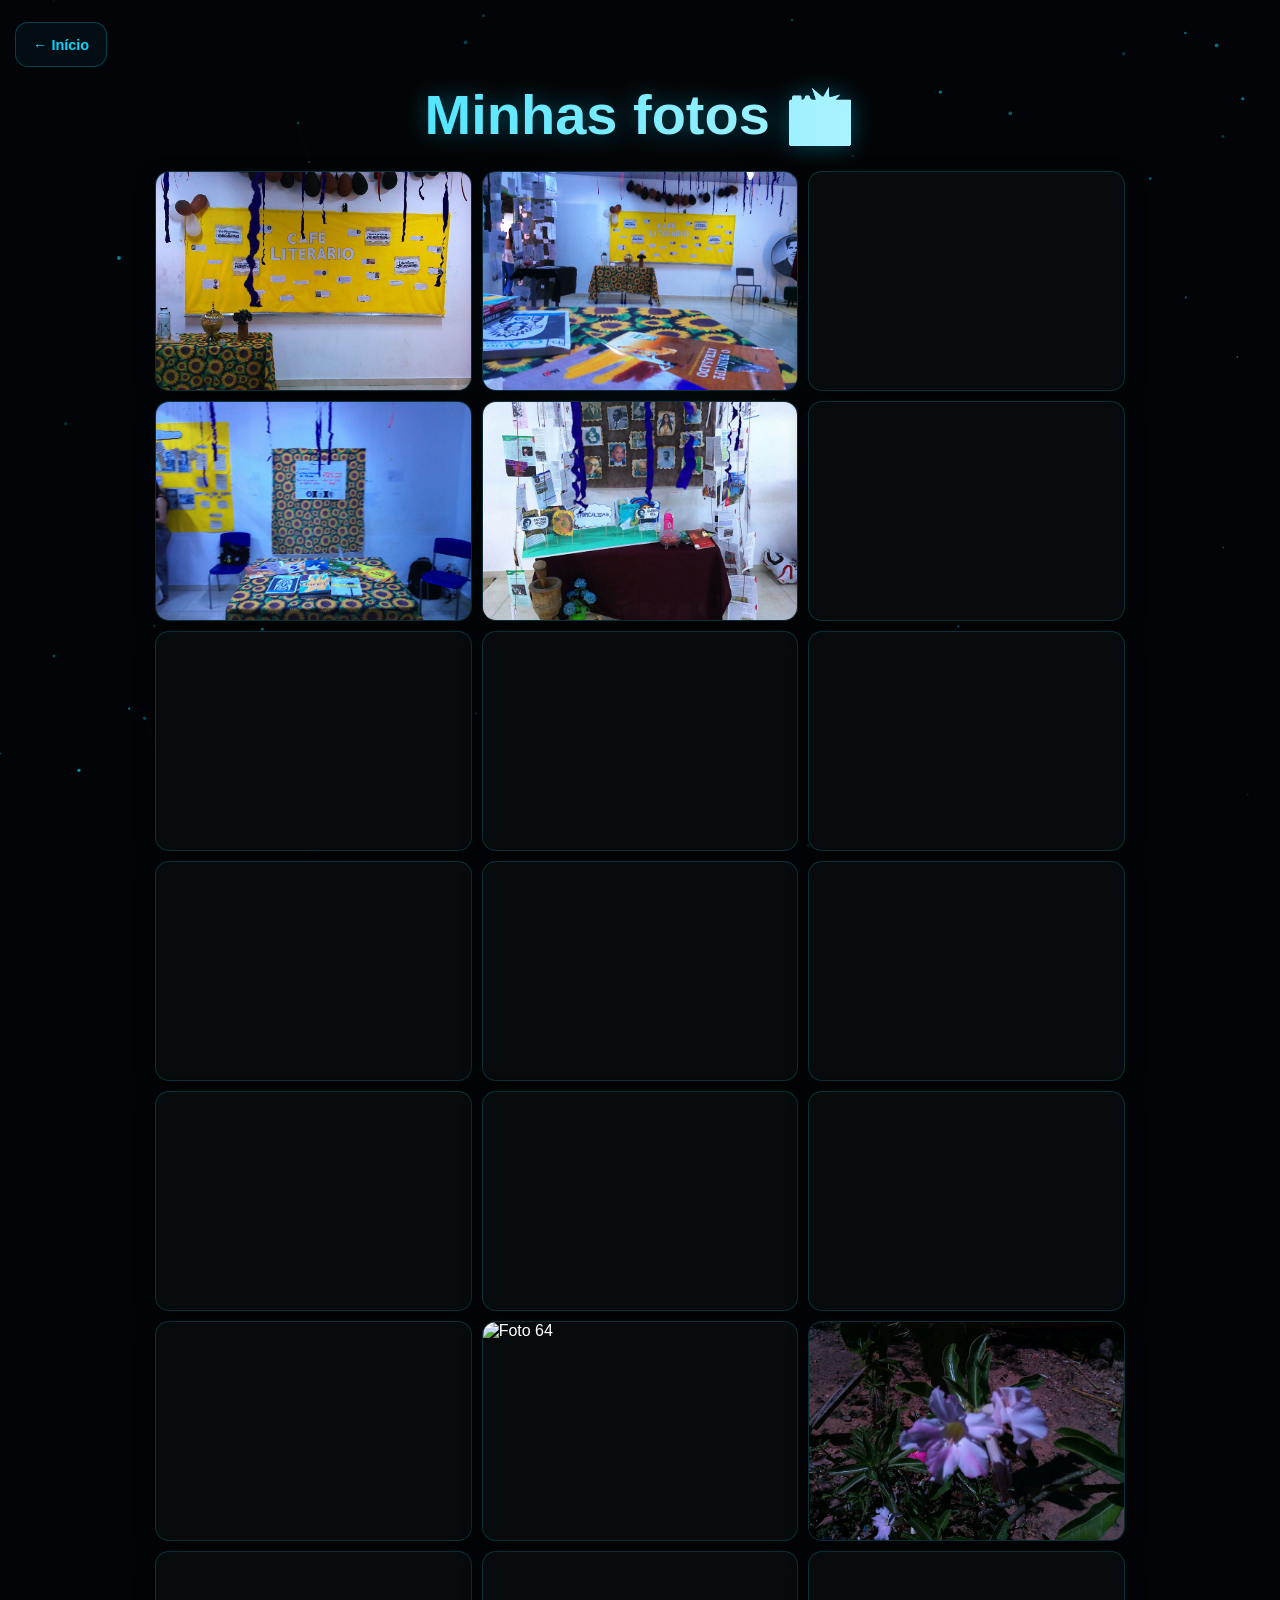
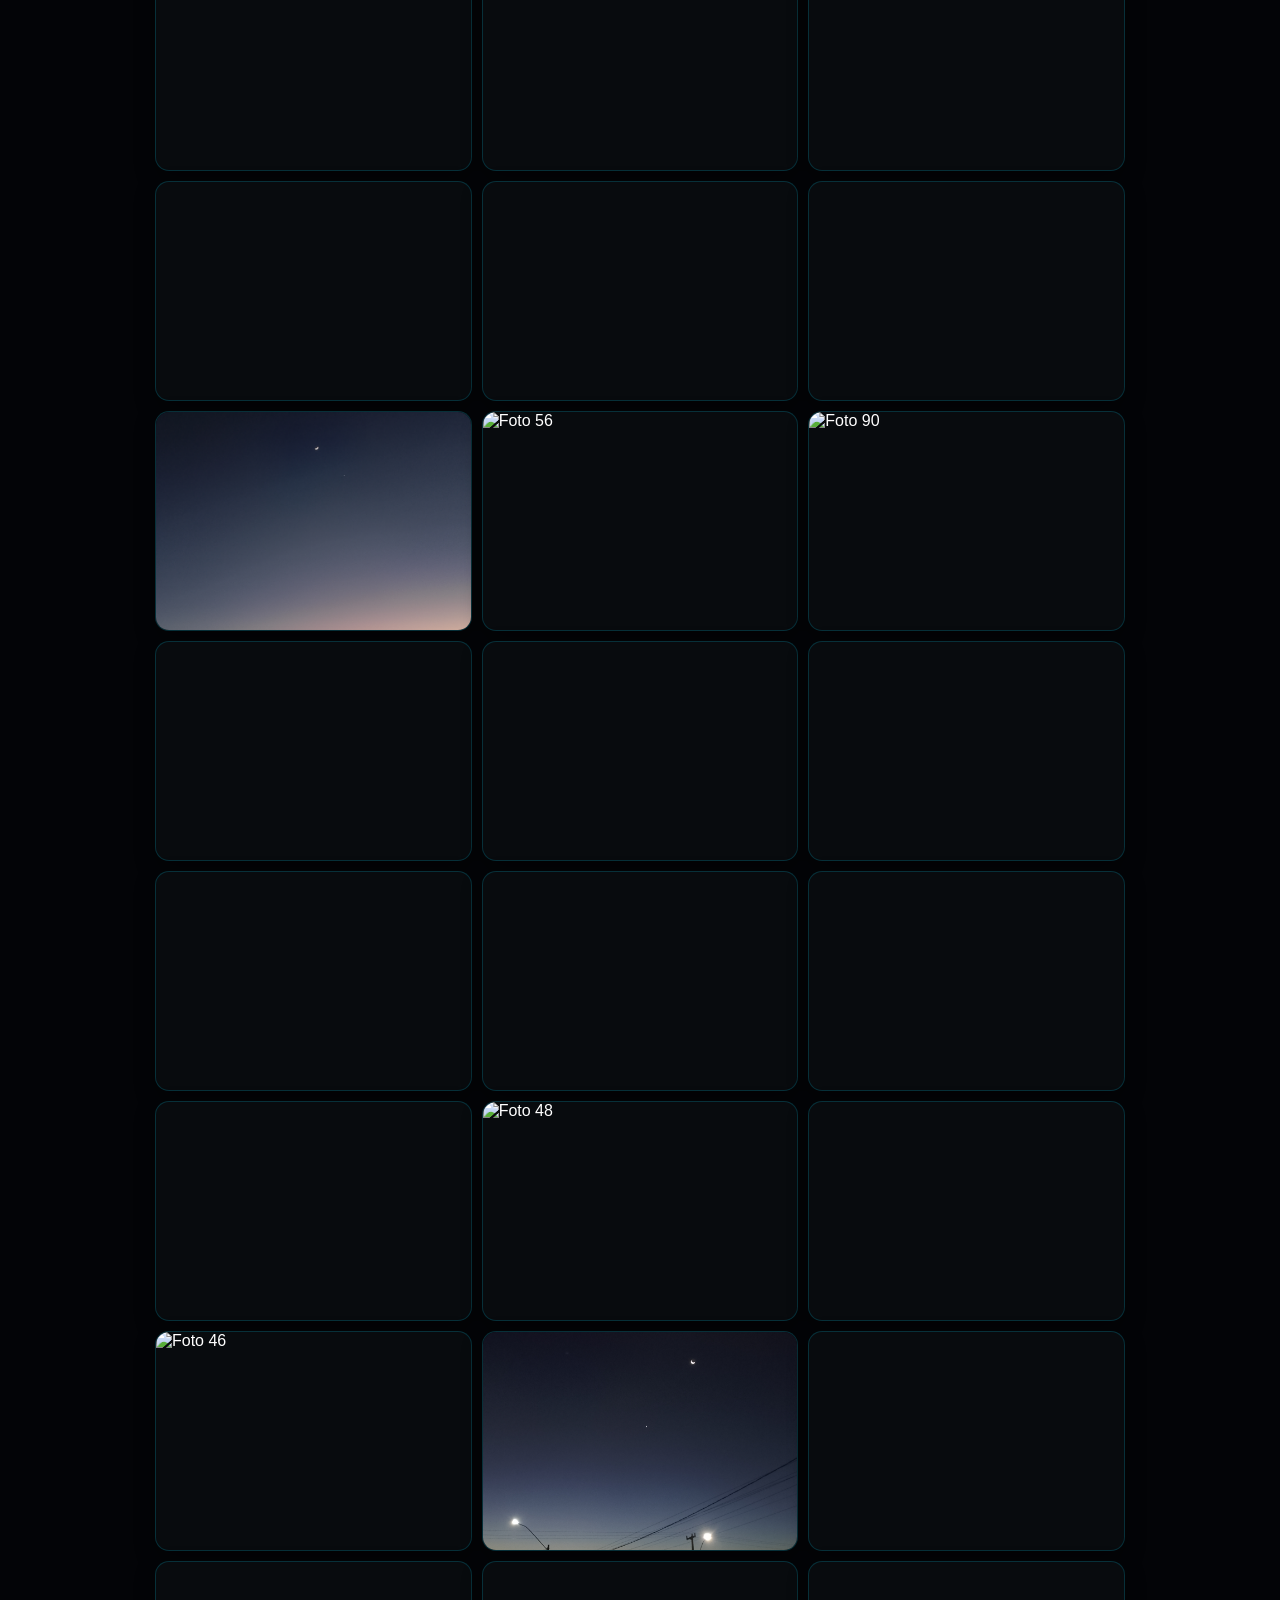
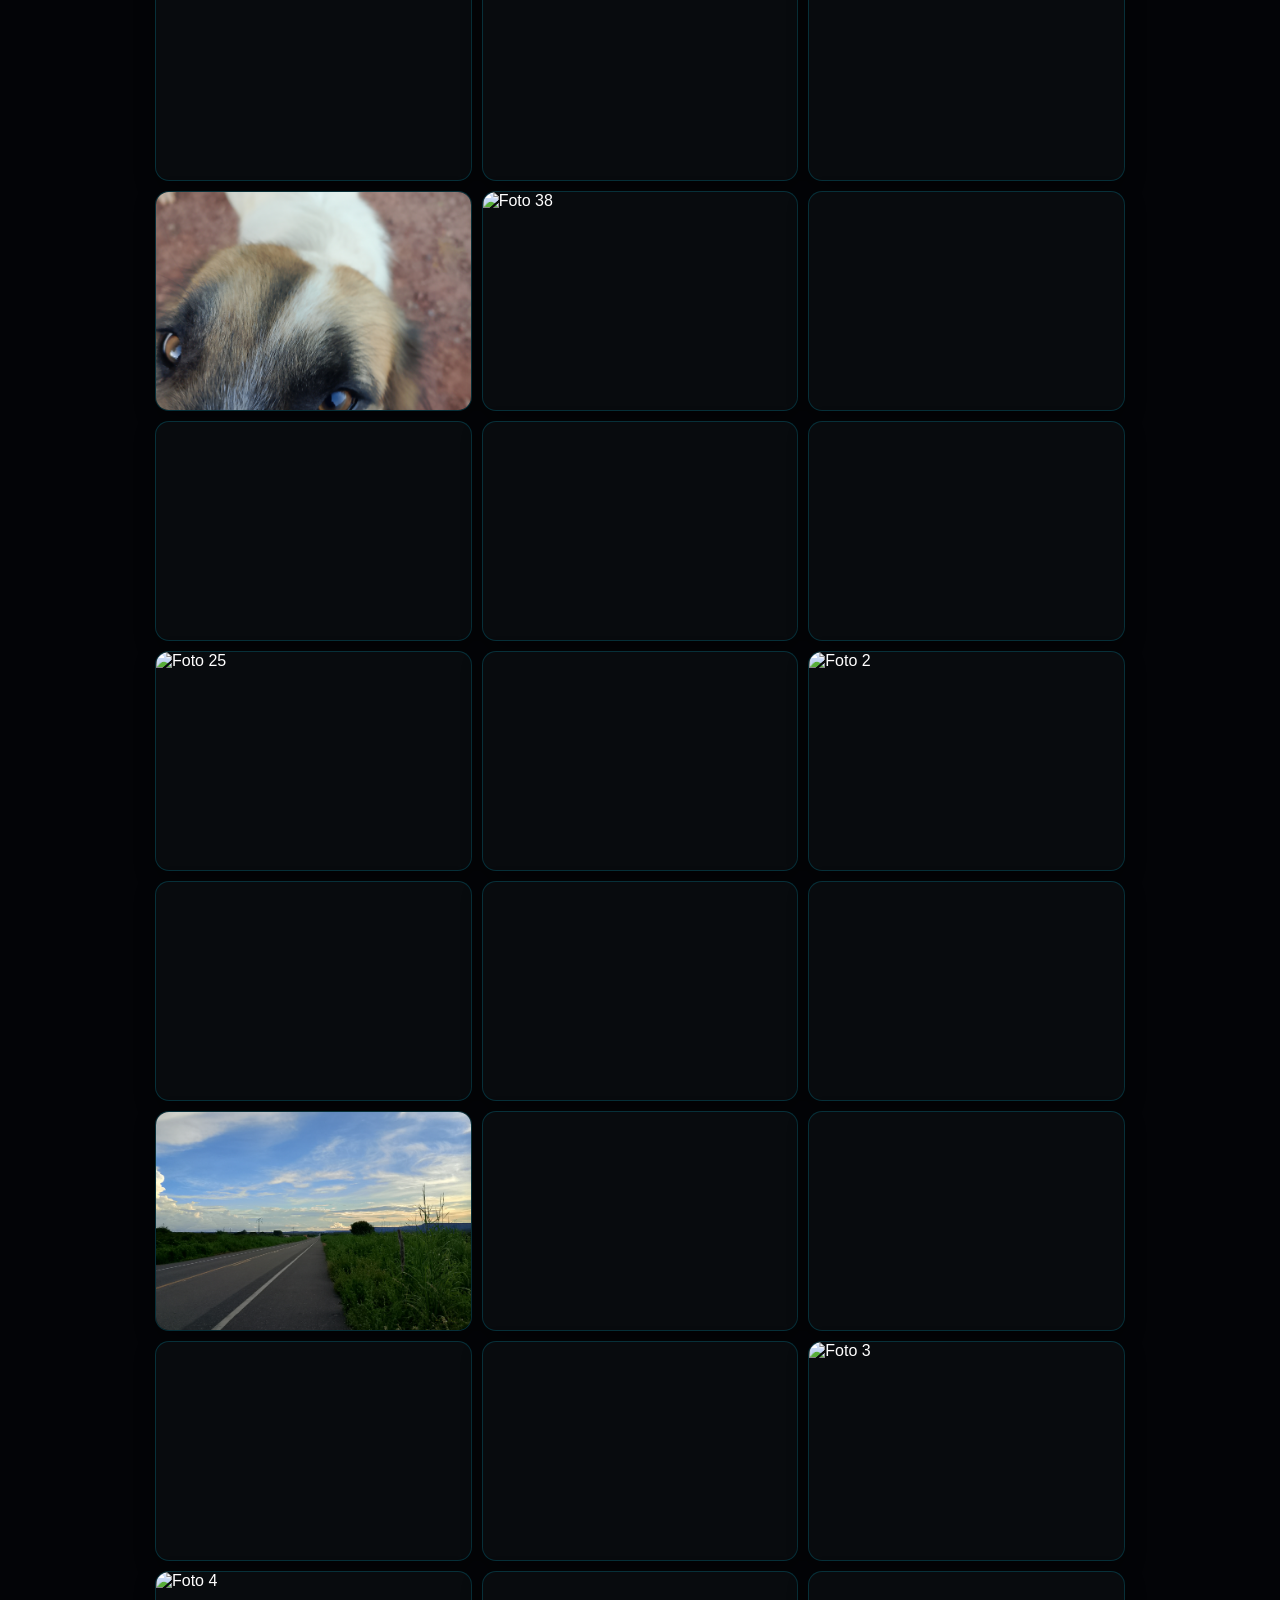
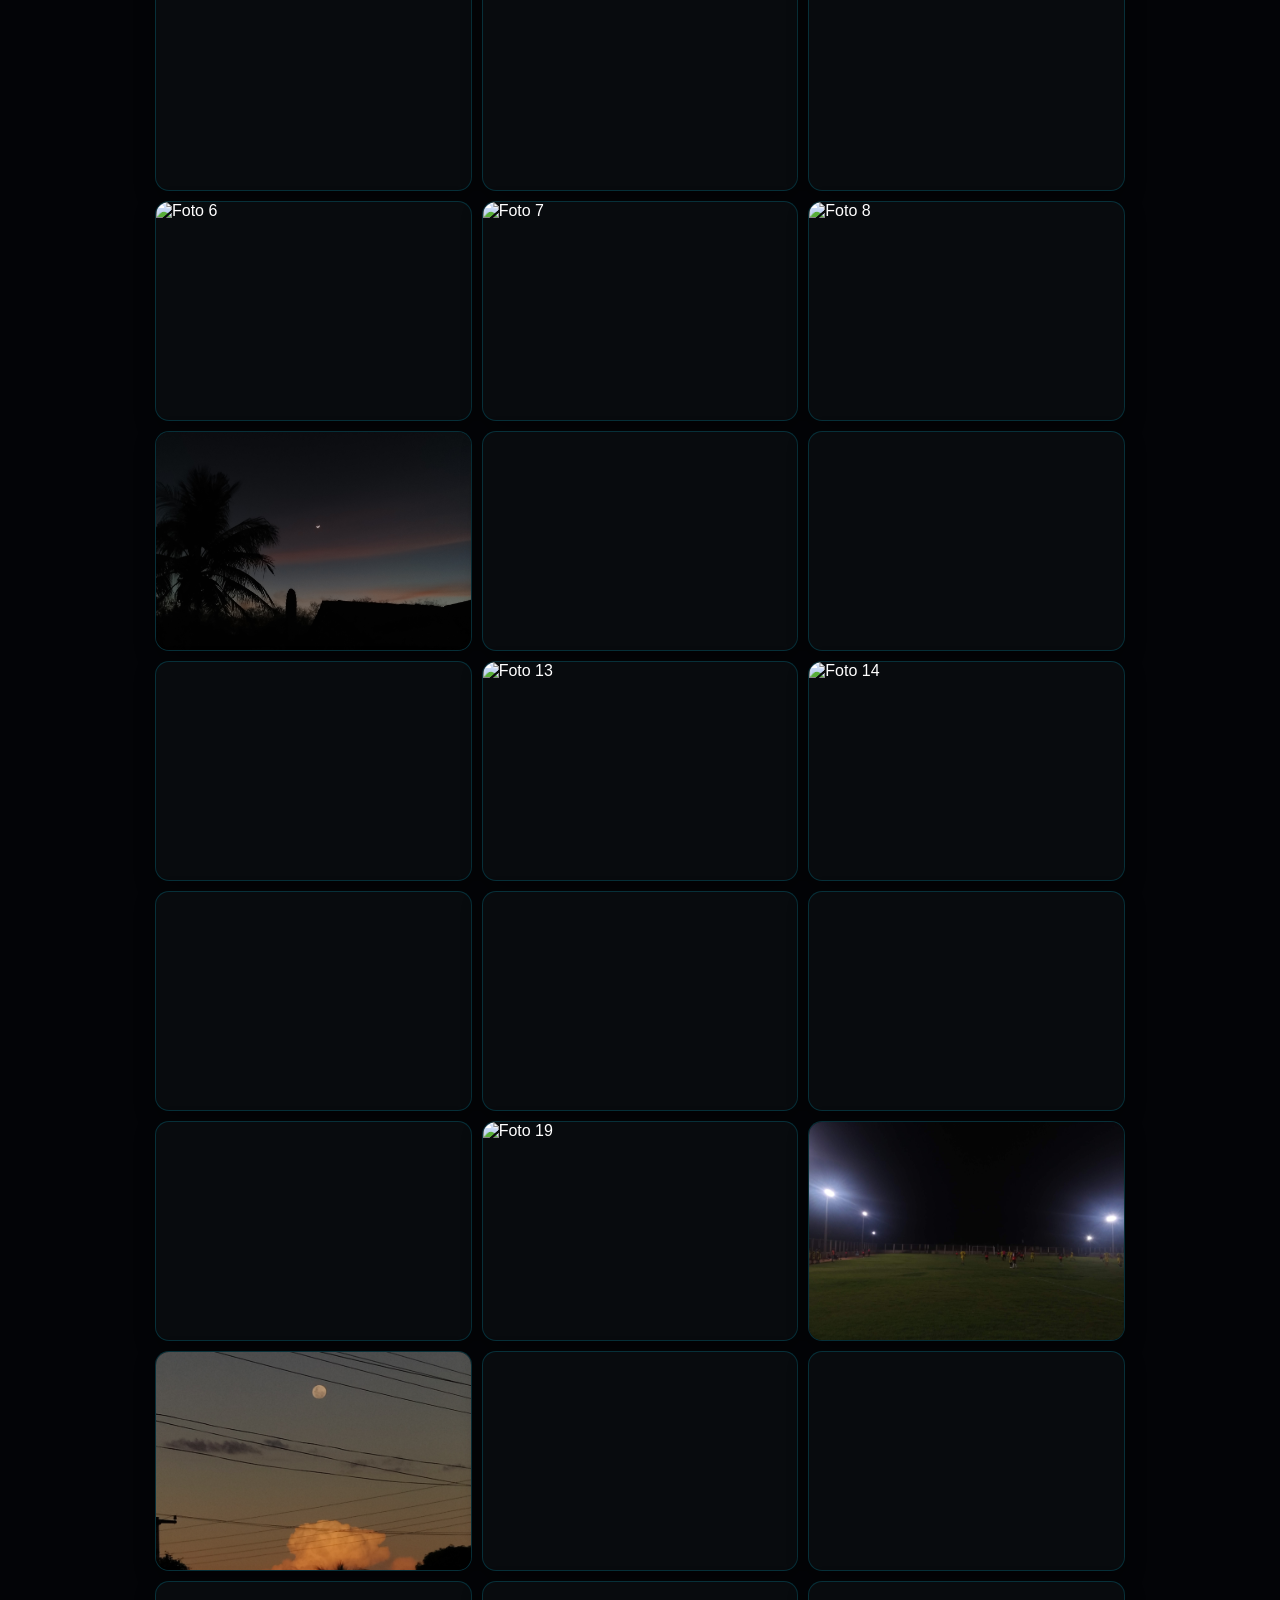
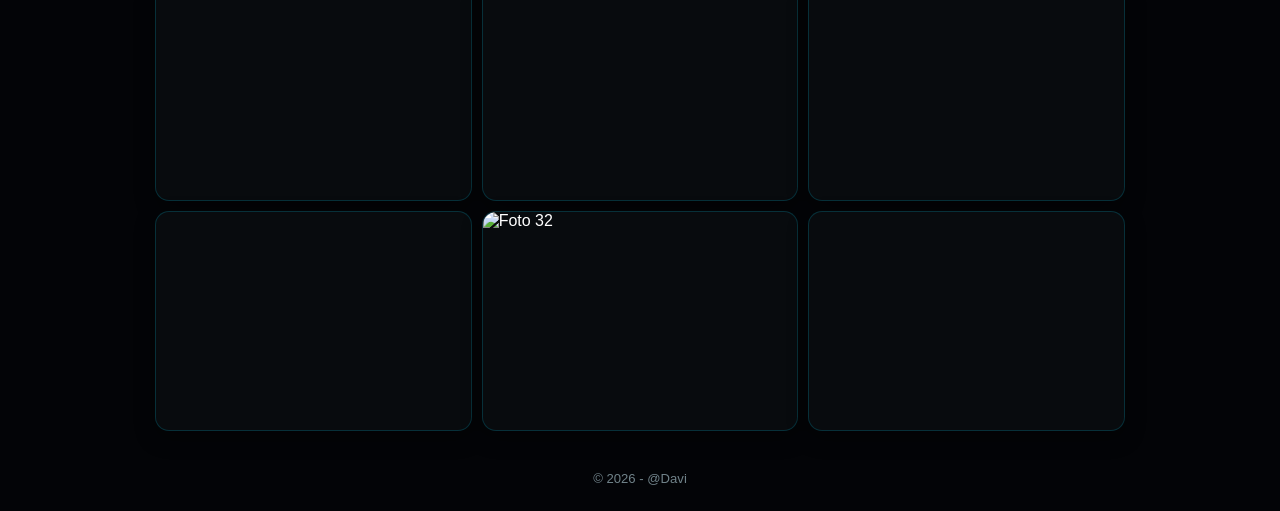
==== commit e1be3ad9: "Add files via upload" ====
--- a/fotos.html
+++ b/fotos.html
@@ -46,6 +46,7 @@
       <img data-src="foto58.jpg" alt="Foto 58">
       <img data-src="foto57.jpg" alt="Foto 57">
       <img data-src="foto56.jpg" alt="Foto 56">
+      <img data-src="foto90.jpg" alt="Foto 90">
       <img data-src="foto55.jpg" alt="Foto 55">
       <img data-src="foto54.jpg" alt="Foto 54">
       <img data-src="foto53.jpg" alt="Foto 53">
@@ -71,6 +72,14 @@
 
       <img data-src="foto1.jpg" alt="Foto 1">
       <img data-src="foto2.jpg" alt="Foto 2">
+      <img data-src="foto82.jpg" alt="Foto 82">
+      <img data-src="foto83.jpg" alt="Foto 83">
+      <img data-src="foto84.jpg" alt="Foto 84">
+      <img data-src="foto85.jpg" alt="Foto 85">
+      <img data-src="foto86.jpg" alt="Foto 86">
+      <img data-src="foto87.jpg" alt="Foto 87">
+      <img data-src="foto88.jpg" alt="Foto 88">
+      <img data-src="foto89.jpg" alt="Foto 89">
       <img data-src="foto3.jpg" alt="Foto 3">
       <img data-src="foto4.jpg" alt="Foto 4">
       <img data-src="foto5.jpg" alt="Foto 5">
--- a/style.css
+++ b/style.css
@@ -12,6 +12,7 @@
 html {
   width: 100%;
   min-height: 100%;
+
   scroll-behavior: smooth;
 }
 
@@ -58,6 +59,8 @@
 
   height: 100vh !important;
 
+  height: 100dvh !important;
+
   touch-action: none;
 }
 
@@ -91,7 +94,10 @@
   left: 0;
 
   width: 100vw;
+  width: 100dvw;
+
   height: 100vh;
+  height: 100dvh;
 
   z-index: 0;
 
@@ -211,6 +217,9 @@
 
   min-height:
     calc(100vh - 65px);
+
+  min-height:
+    calc(100dvh - 65px);
 
   display: flex;
 
@@ -411,13 +420,17 @@
 @keyframes moverGradiente {
 
   from {
+
     background-position:
       0%;
+
   }
 
   to {
+
     background-position:
       300%;
+
   }
 
 }
@@ -975,6 +988,7 @@
 
 /* =========================================================
    MODAL DA FOTO
+   CORRIGIDO PARA CELULAR + INSTAGRAM
    ========================================================= */
 
 .tela-cheia {
@@ -985,15 +999,28 @@
 
   width: 100vw;
 
+  width: 100dvw;
+
   height: 100vh;
 
+  height: 100dvh;
+
   display: none;
 
   align-items: center;
 
   justify-content: center;
 
-  padding: 20px;
+  /*
+    Espaço para o botão X e para
+    as barras do navegador/celular.
+  */
+
+  padding:
+    70px
+    15px
+    60px
+    15px;
 
   background:
     rgba(0,0,0,.97);
@@ -1001,6 +1028,8 @@
   z-index: 99999;
 
   touch-action: none;
+
+  overflow: hidden;
 
 }
 
@@ -1019,48 +1048,61 @@
 @keyframes aparecerModal {
 
   from {
+
     opacity: 0;
+
   }
 
   to {
+
     opacity: 1;
-  }
-
-}
-
-
-/* =========================================================
-   ÁREA DA FOTO ABERTA
-   ========================================================= */
-
-.foto-stage {
-
-  width: min(90vw, 1200px);
-
-  height: min(82vh, 850px);
-
-  display: flex;
-
-  align-items: center;
-
-  justify-content: center;
+
+  }
 
 }
 
 
 /* =========================================================
    IMAGEM GRANDE
-   ========================================================= */
-
-.foto-stage img {
+   NÃO DEIXA ESTICAR
+   ========================================================= */
+
+.tela-cheia img {
 
   display: block;
 
-  width: 100%;
-
-  height: 100%;
+  /*
+    A largura e a altura ficam automáticas.
+    Isso preserva a proporção original.
+  */
+
+  width: auto !important;
+
+  height: auto !important;
+
+  min-width: 0 !important;
+
+  min-height: 0 !important;
+
+  /*
+    Limite horizontal.
+  */
+
+  max-width: 90vw !important;
+
+  /*
+    Limite vertical.
+    68dvh é importante para o navegador
+    interno do Instagram.
+  */
+
+  max-height: 68dvh !important;
 
   object-fit: contain;
+
+  object-position: center;
+
+  margin: auto;
 
   border-radius: 10px;
 
@@ -1069,6 +1111,8 @@
     rgba(0,217,255,.20);
 
   pointer-events: none;
+
+  flex-shrink: 1;
 
   animation:
     zoomFoto
@@ -1110,9 +1154,11 @@
 
   position: fixed;
 
-  top: 15px;
-
-  right: 15px;
+  top:
+    max(12px, env(safe-area-inset-top));
+
+  right:
+    max(12px, env(safe-area-inset-right));
 
   width: 48px;
 
@@ -1148,6 +1194,9 @@
     color .25s ease,
     border-color .25s ease,
     box-shadow .25s ease;
+
+  -webkit-tap-highlight-color:
+    transparent;
 
 }
 
@@ -1357,7 +1406,8 @@
 
   right: 16px;
 
-  bottom: 17px;
+  bottom:
+    max(17px, env(safe-area-inset-bottom));
 
   width: 46px;
 
@@ -1446,11 +1496,13 @@
 
   }
 
+
   .galeria img {
 
     height: 220px;
 
   }
+
 
   .playlist {
 
@@ -1462,11 +1514,56 @@
 
   }
 
+
   .hero-fullscreen {
 
     min-height:
       calc(100vh - 70px);
 
+    min-height:
+      calc(100dvh - 70px);
+
+  }
+
+
+  .tela-cheia img {
+
+    max-width: 85vw !important;
+
+    max-height: 80dvh !important;
+
+  }
+
+}
+
+
+/* =========================================================
+   CELULARES
+   ========================================================= */
+
+@media (max-width: 700px) {
+
+  .tela-cheia {
+
+    padding:
+      70px
+      12px
+      60px
+      12px;
+
+  }
+
+
+  .tela-cheia img {
+
+    width: auto !important;
+
+    height: auto !important;
+
+    max-width: 90vw !important;
+
+    max-height: 68dvh !important;
+
   }
 
 }
@@ -1484,12 +1581,14 @@
 
   }
 
+
   .menu-hero {
 
     gap: 9px;
 
   }
 
+
   .menu-hero a {
 
     min-height: 52px;
@@ -1498,21 +1597,44 @@
 
   }
 
+
   .galeria {
 
     gap: 8px;
 
   }
 
+
   .galeria img {
 
     height: 145px;
 
   }
 
+
   .header-paginas h1 {
 
     font-size: 1.9rem;
+
+  }
+
+
+  .tela-cheia {
+
+    padding:
+      65px
+      10px
+      55px
+      10px;
+
+  }
+
+
+  .tela-cheia img {
+
+    max-width: 92vw !important;
+
+    max-height: 66dvh !important;
 
   }
 
@@ -1553,13 +1675,17 @@
 .btn-whatsapp {
 
   width: 72px;
+
   height: 72px;
 
   display: flex;
+
   align-items: center;
+
   justify-content: center;
 
-  margin: 8px auto 5px;
+  margin:
+    8px auto 5px;
 
   border-radius: 50%;
 
@@ -1568,36 +1694,52 @@
   text-decoration: none;
 
   box-shadow:
-    0 0 20px rgba(37, 211, 102, .35),
-    0 8px 25px rgba(0, 0, 0, .4);
+    0 0 20px
+    rgba(37, 211, 102, .35),
+
+    0 8px 25px
+    rgba(0, 0, 0, .4);
 
   transition:
     transform .25s ease,
     box-shadow .25s ease;
-}
+
+}
+
 
 .icone-whatsapp {
 
   width: 43px;
+
   height: 43px;
 
   fill: #fff;
-}
+
+}
+
 
 .btn-whatsapp:hover {
 
-  transform: scale(1.08);
+  transform:
+    scale(1.08);
 
   box-shadow:
-    0 0 30px rgba(37, 211, 102, .55),
-    0 10px 30px rgba(0, 0, 0, .45);
-}
+    0 0 30px
+    rgba(37, 211, 102, .55),
+
+    0 10px 30px
+    rgba(0, 0, 0, .45);
+
+}
+
 
 .btn-whatsapp:active {
 
-  transform: scale(.92);
-
-}
+  transform:
+    scale(.92);
+
+}
+
 
 .contato-whatsapp {
 
@@ -1616,21 +1758,27 @@
   font-weight: 700;
 
   transition: .25s ease;
-}
-
-.icone-whatsapp {
+
+}
+
+
+.contato-whatsapp .icone-whatsapp {
 
   width: 28px;
+
   height: 28px;
 
   fill: #25D366;
 
   flex-shrink: 0;
-}
+
+}
+
 
 .contato-whatsapp:hover {
 
-  transform: translateY(-2px);
+  transform:
+    translateY(-2px);
 
   filter:
     drop-shadow(
@@ -1640,163 +1788,10 @@
 
 }
 
+
 .contato-whatsapp:active {
 
-  transform: scale(.95);
-
-}
-
-
-/* =========================================================
-   ÁREA DA FOTO NO CELULAR
-   ========================================================= */
-
-@media (max-width: 600px) {
-
-  .foto-stage {
-
-    width:
-      calc(100vw - 30px);
-
-    height:
-      calc(100vh - 110px);
-
-  }
-
-}
-/* =========================================================
-   CARREGAMENTO PROGRESSIVO DAS FOTOS
-   ========================================================= */
-
-/*
-  Enquanto a imagem ainda não carregou,
-  fica invisível.
-*/
-
-.galeria img {
-  opacity: 0;
-
-  transition:
-    opacity 0.35s ease;
-}
-
-
-/*
-  Quando terminou de carregar,
-  aparece suavemente.
-*/
-
-.galeria img.carregada {
-  opacity: 1;
-}
-
-
-/*
-  Animação enquanto a foto está carregando.
-*/
-
-.galeria img.carregando {
-
-  background:
-    linear-gradient(
-      90deg,
-      rgba(0, 217, 255, 0.04),
-      rgba(0, 217, 255, 0.18),
-      rgba(0, 217, 255, 0.04)
-    );
-
-  background-size:
-    200% 100%;
-
-  animation:
-    carregandoFoto 1.2s
-    ease-in-out
-    infinite;
-
-}
-
-
-/*
-  Movimento da animação.
-*/
-
-@keyframes carregandoFoto {
-
-  0% {
-    background-position:
-      200% 0;
-  }
-
-  100% {
-    background-position:
-      -200% 0;
-  }
-
-}
-/* =========================================================
-   LOADING SOMENTE AO ABRIR A FOTO GRANDE
-   ========================================================= */
-
-.loading-foto {
-  position: absolute;
-
-  top: 50%;
-  left: 50%;
-
-  transform: translate(-50%, -50%);
-
-  display: none;
-
-  align-items: center;
-  justify-content: center;
-
-  z-index: 10;
-}
-
-.loading-foto.ativo {
-  display: flex;
-}
-
-
-.spinner-foto {
-  width: 42px;
-  height: 42px;
-
-  border-radius: 50%;
-
-  border: 4px solid rgba(255, 255, 255, 0.18);
-
-  border-top-color: #00d9ff;
-
-  animation:
-    girarFoto
-    0.8s
-    linear
-    infinite;
-}
-
-
-@keyframes girarFoto {
-
-  from {
-    transform: rotate(0deg);
-  }
-
-  to {
-    transform: rotate(360deg);
-  }
-
-}
-
-
-#imgGrande {
-  opacity: 0;
-
-  transition:
-    opacity 0.2s ease;
-}
-
-
-#imgGrande.foto-pronta {
-  opacity: 1;
+  transform:
+    scale(.95);
+
 }
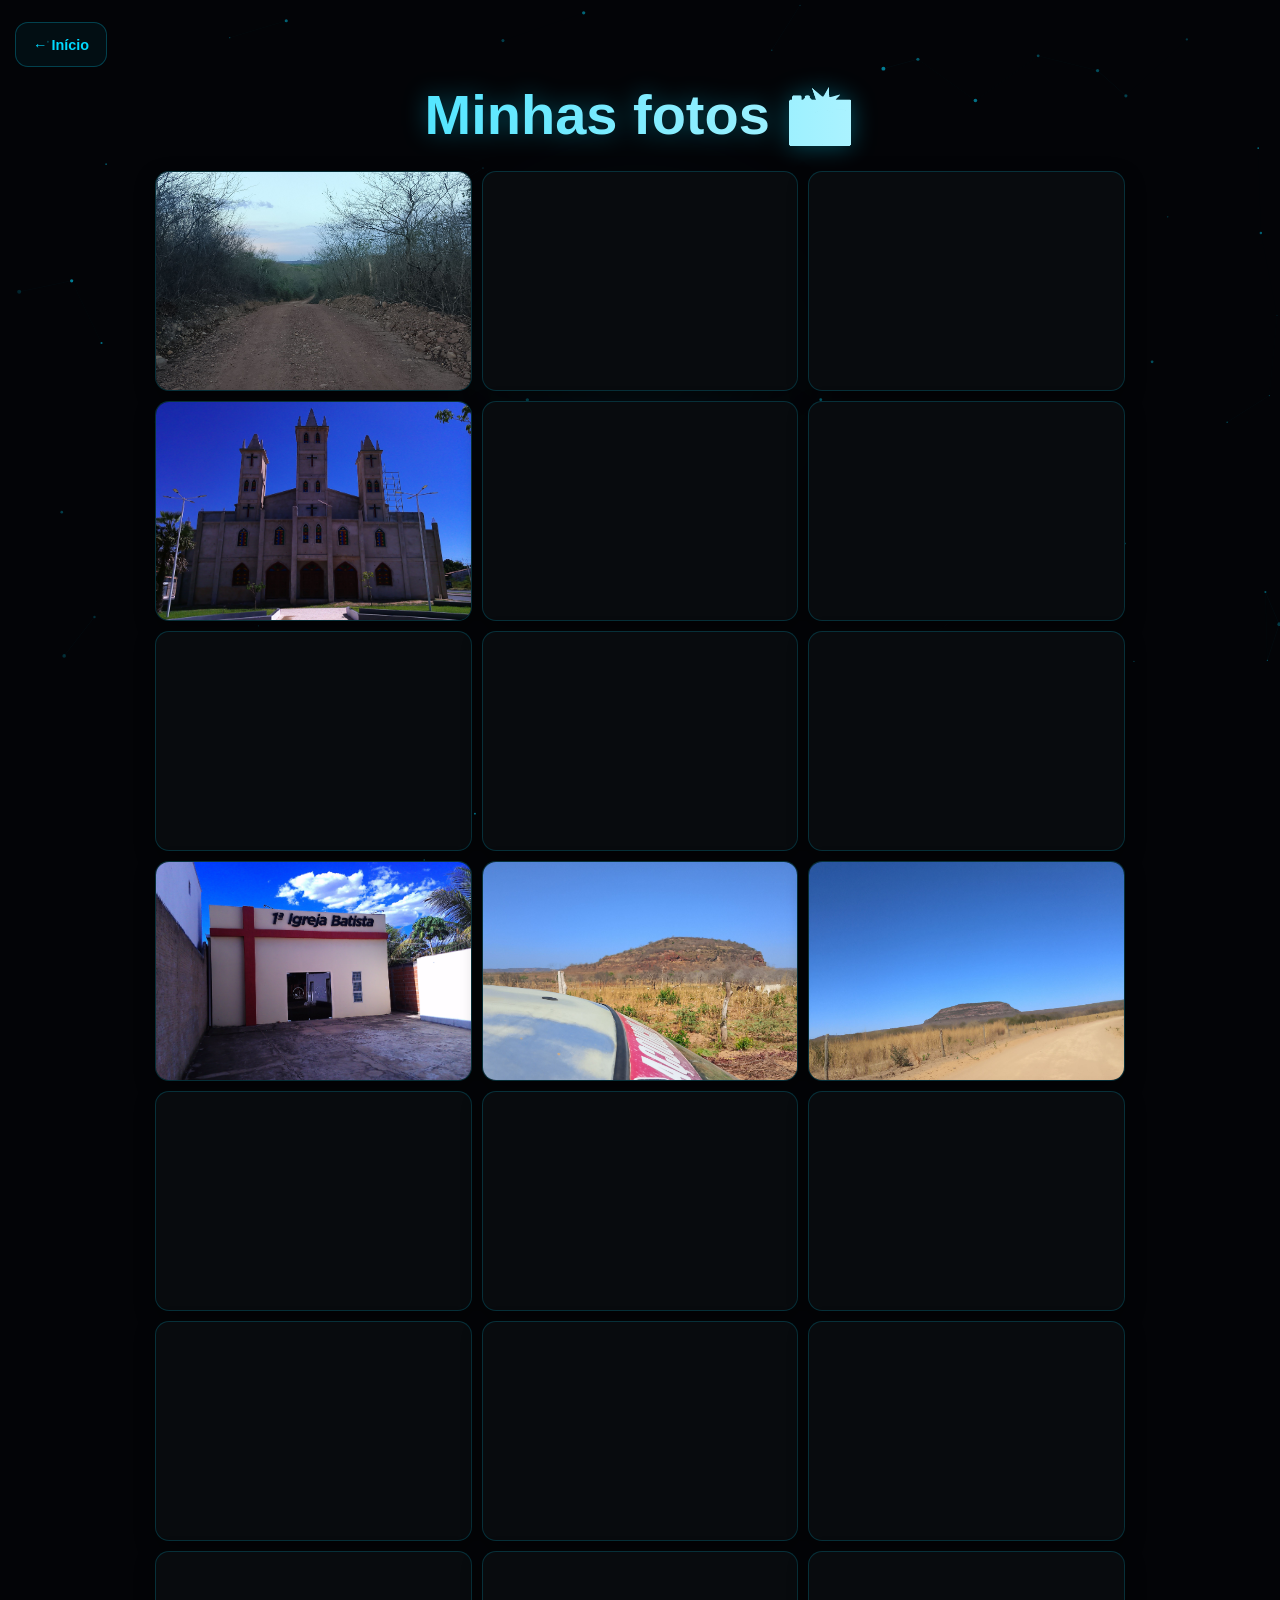
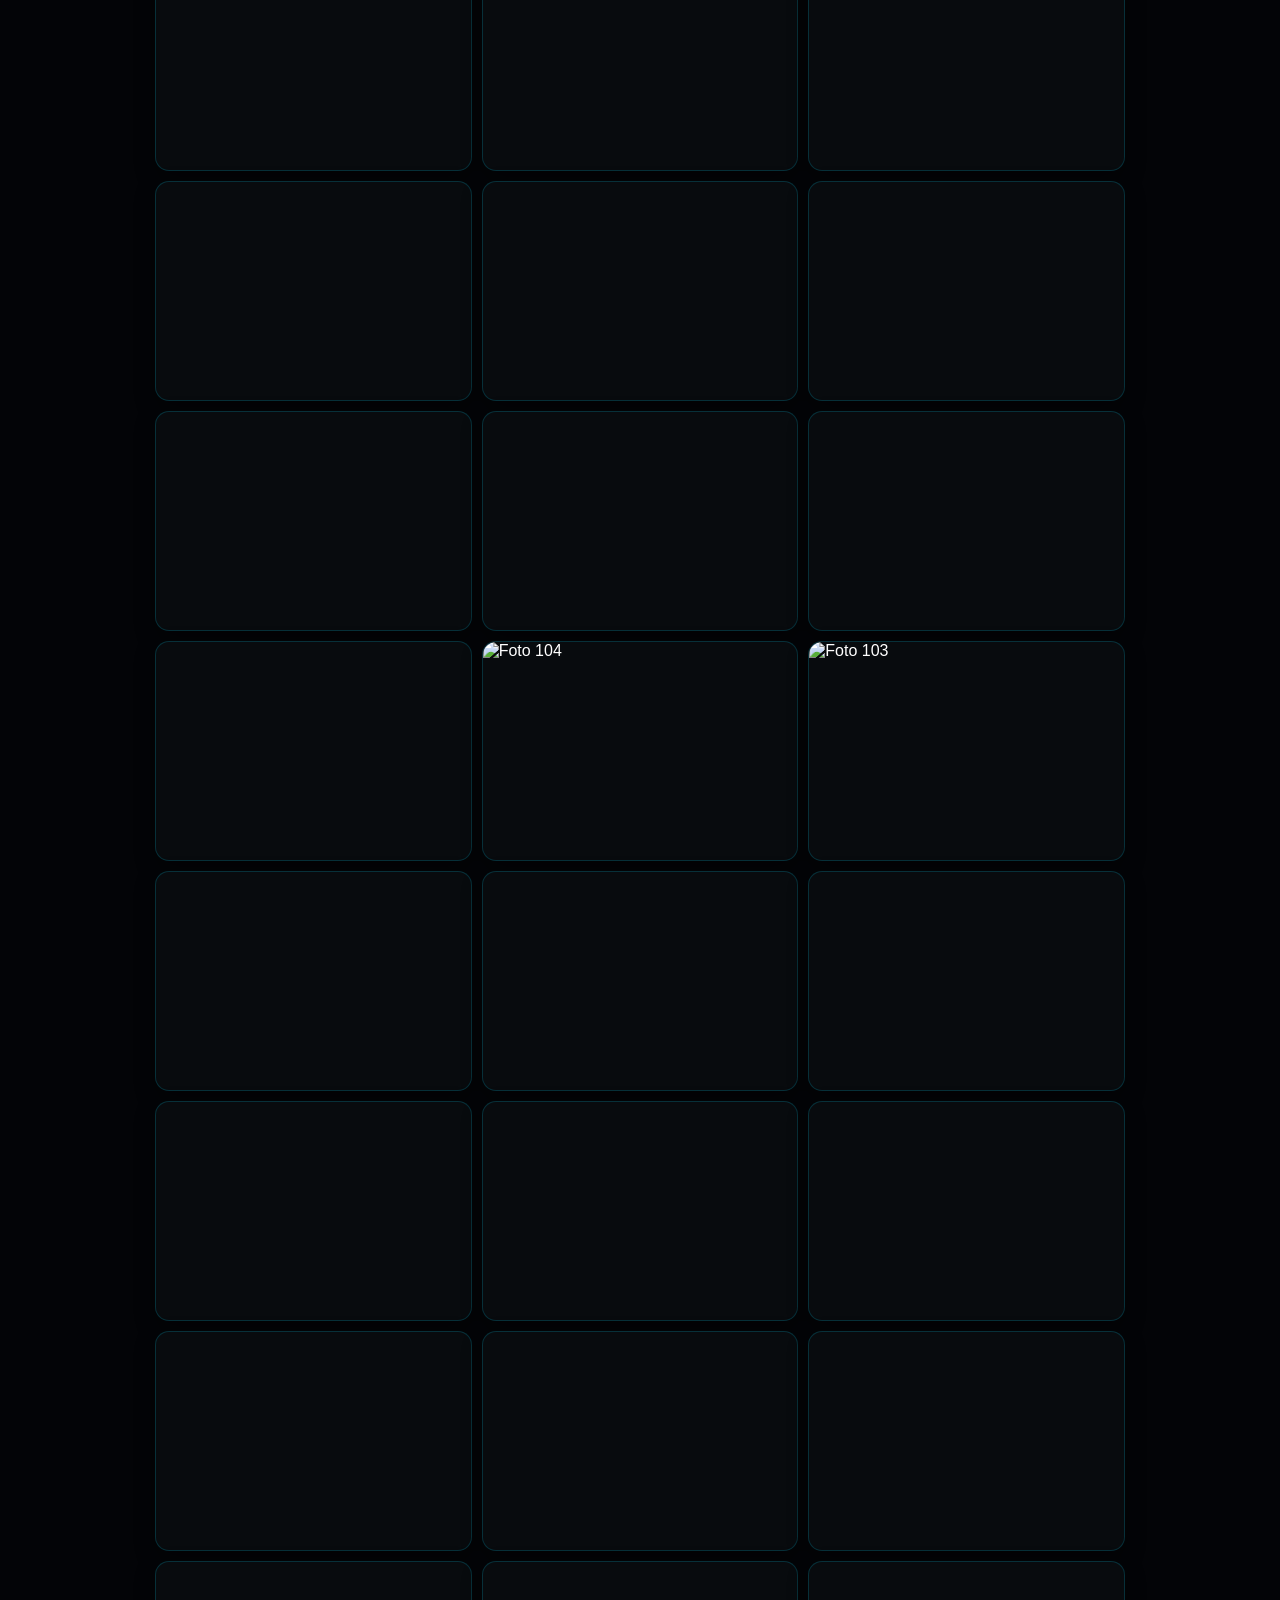
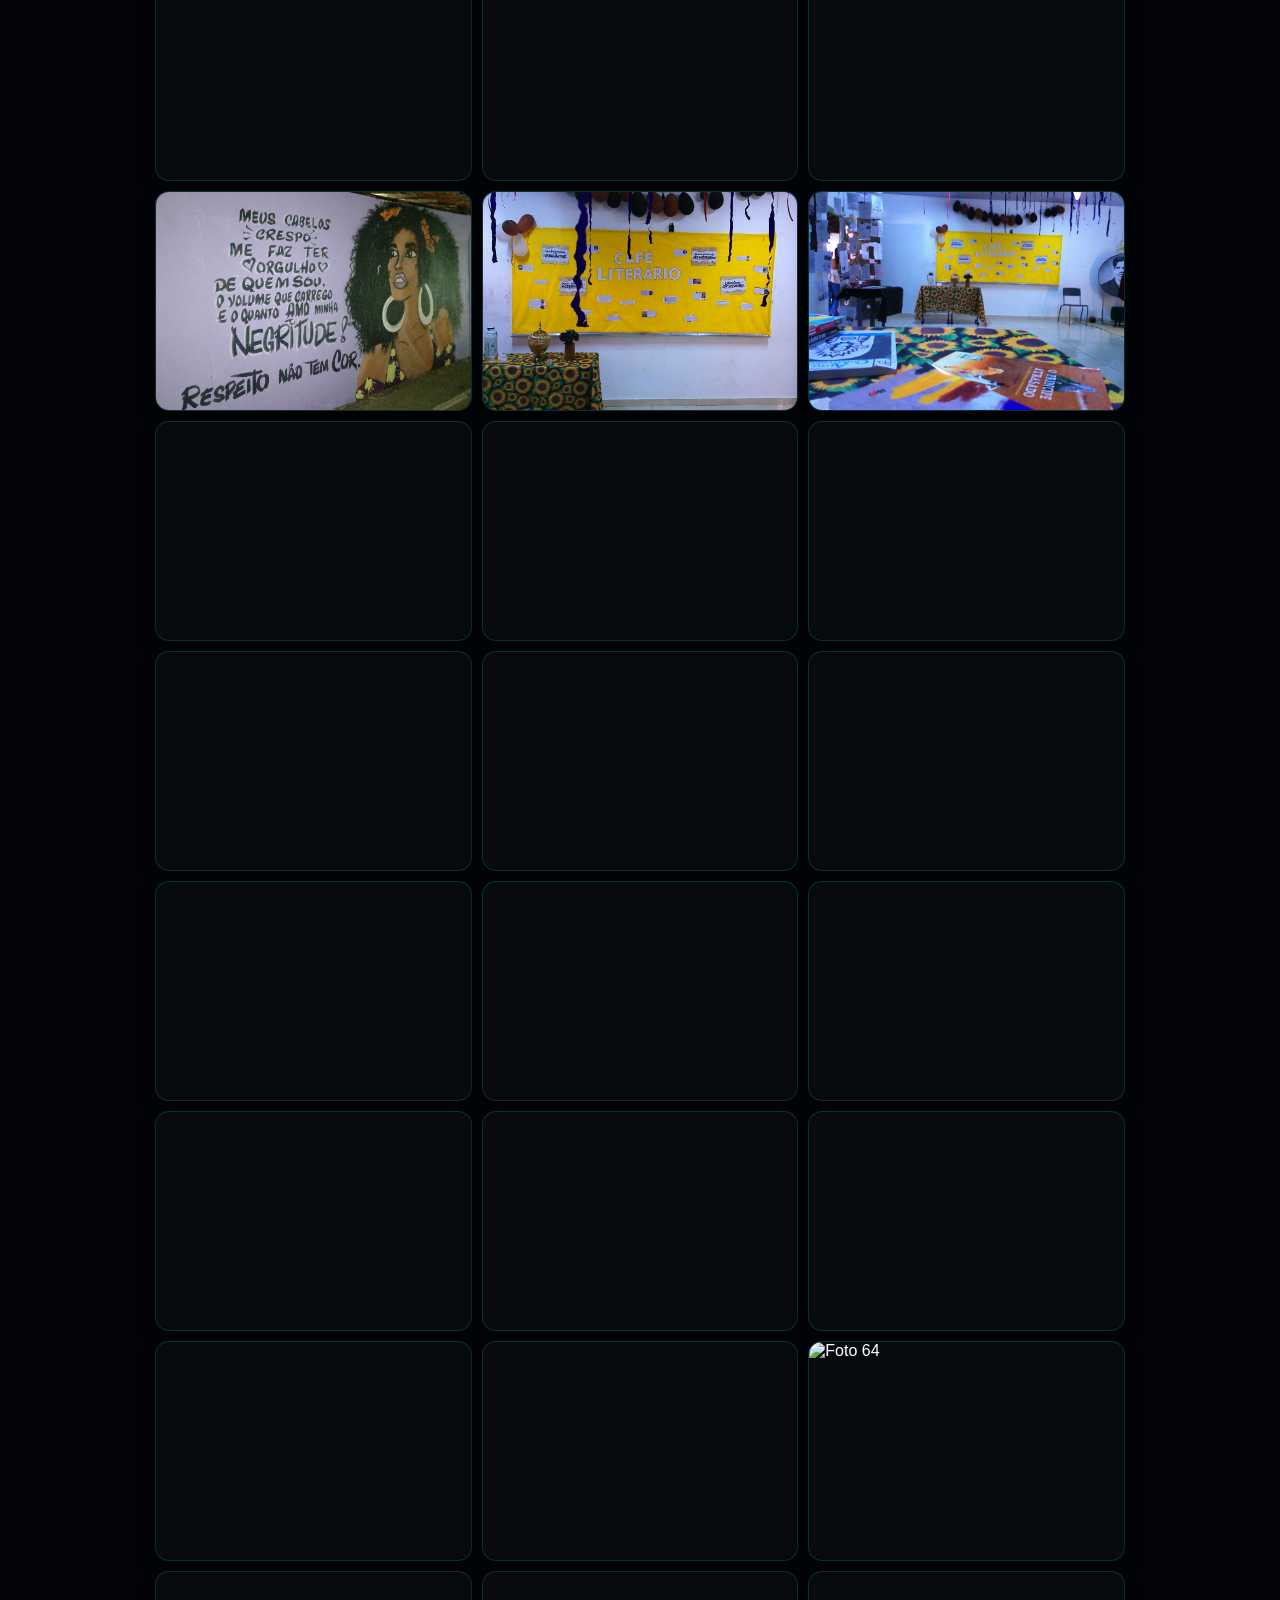
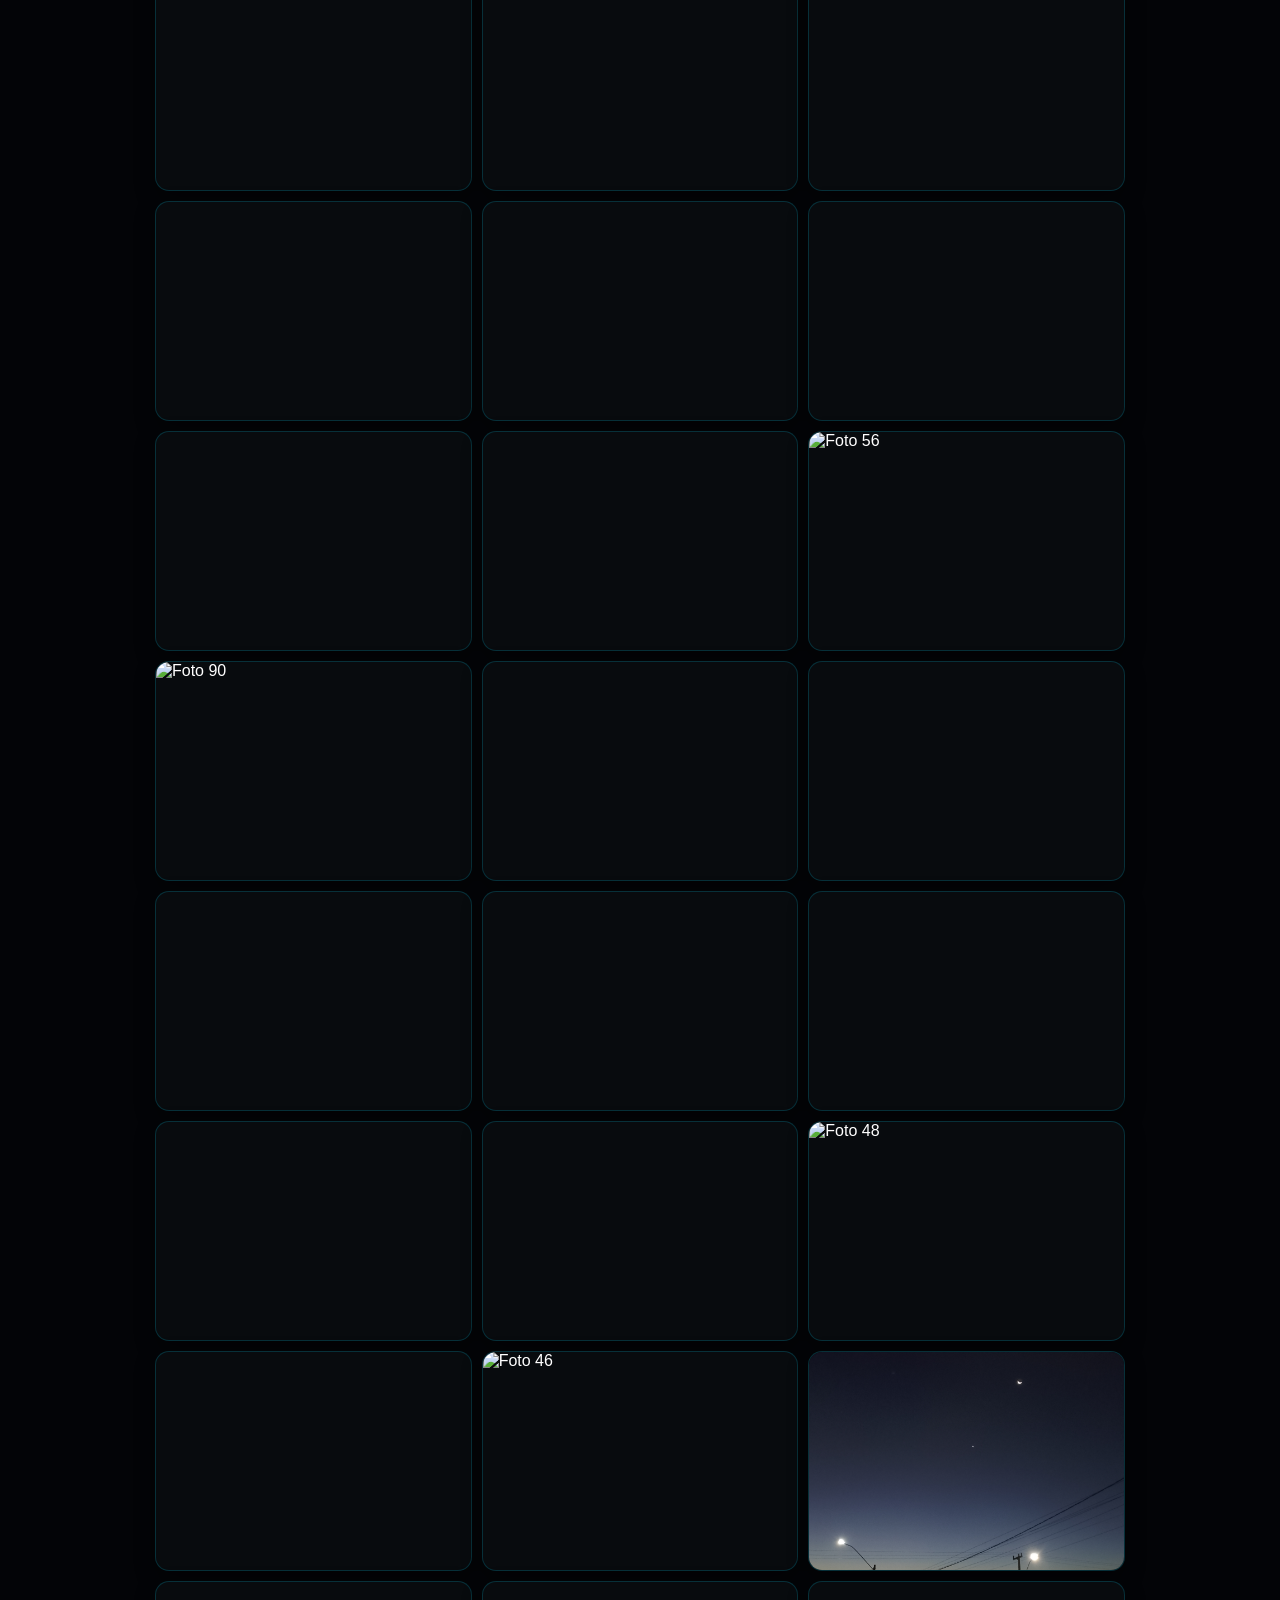
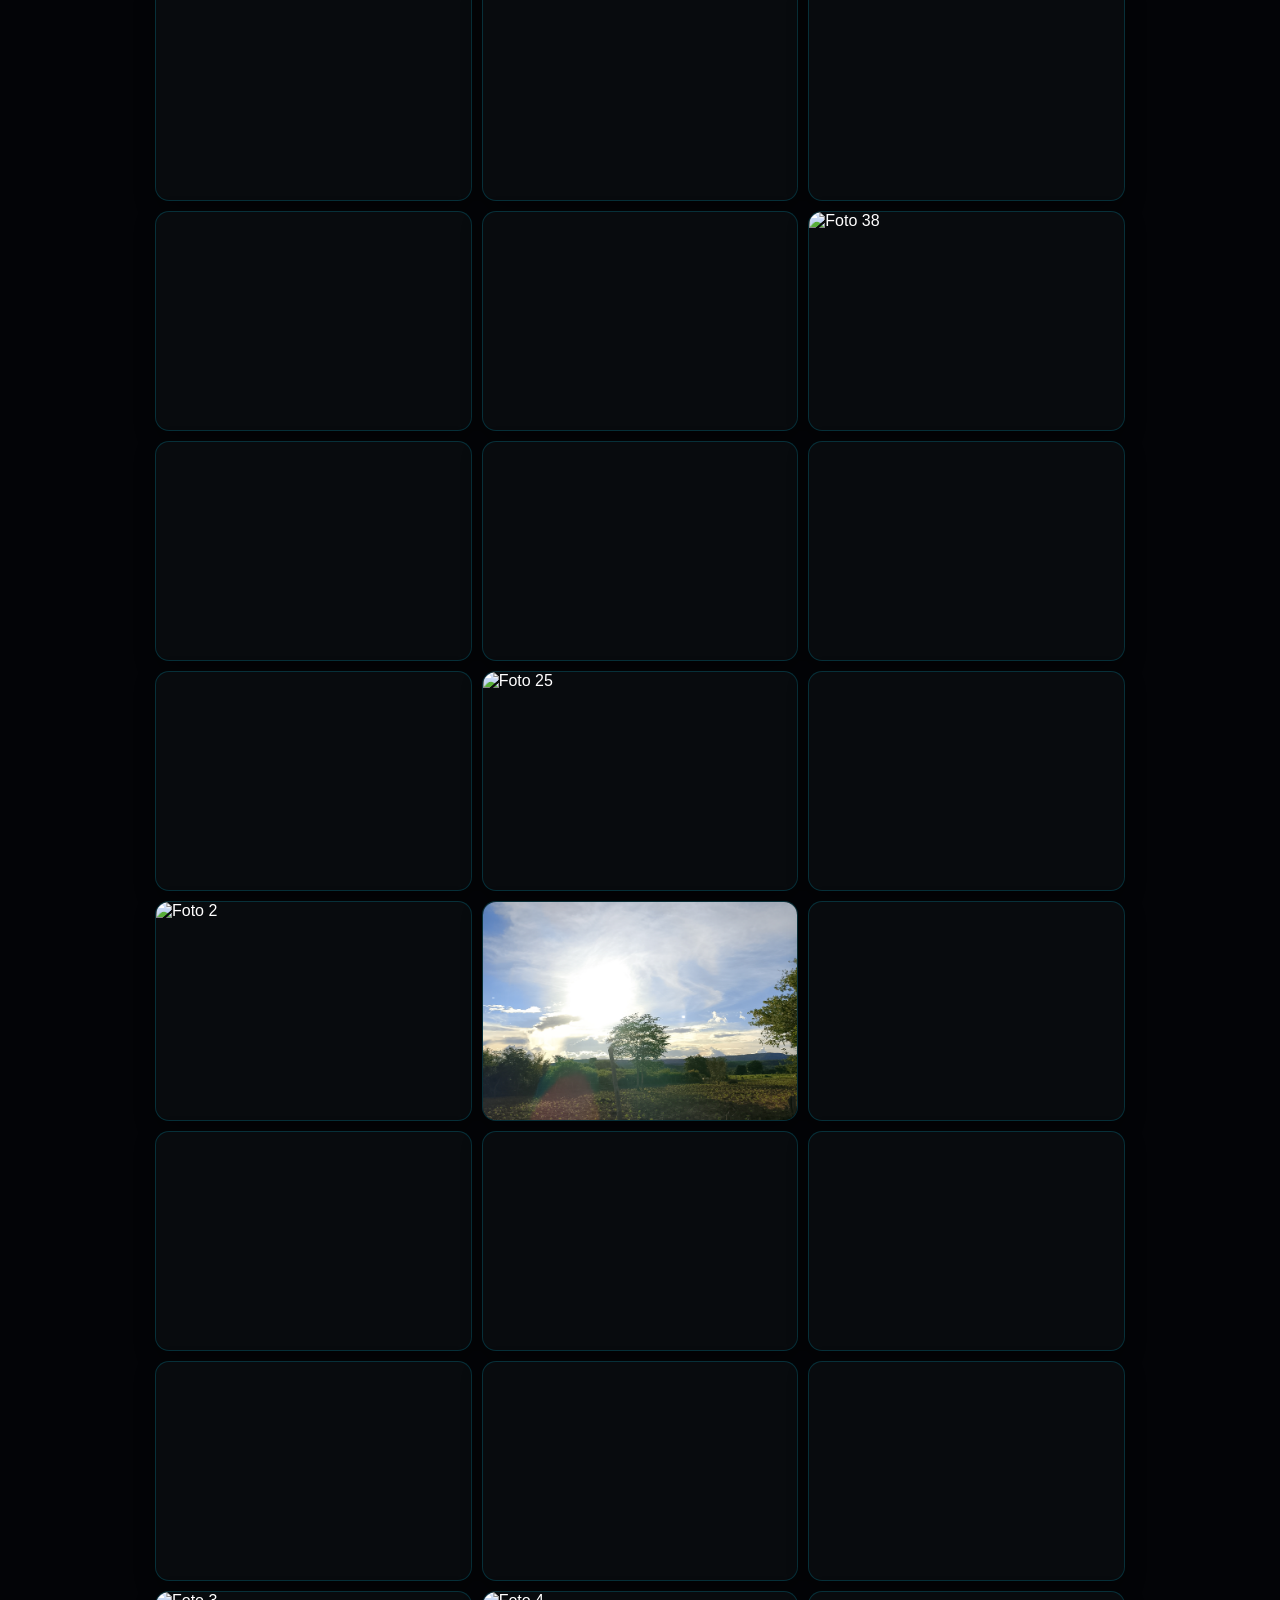
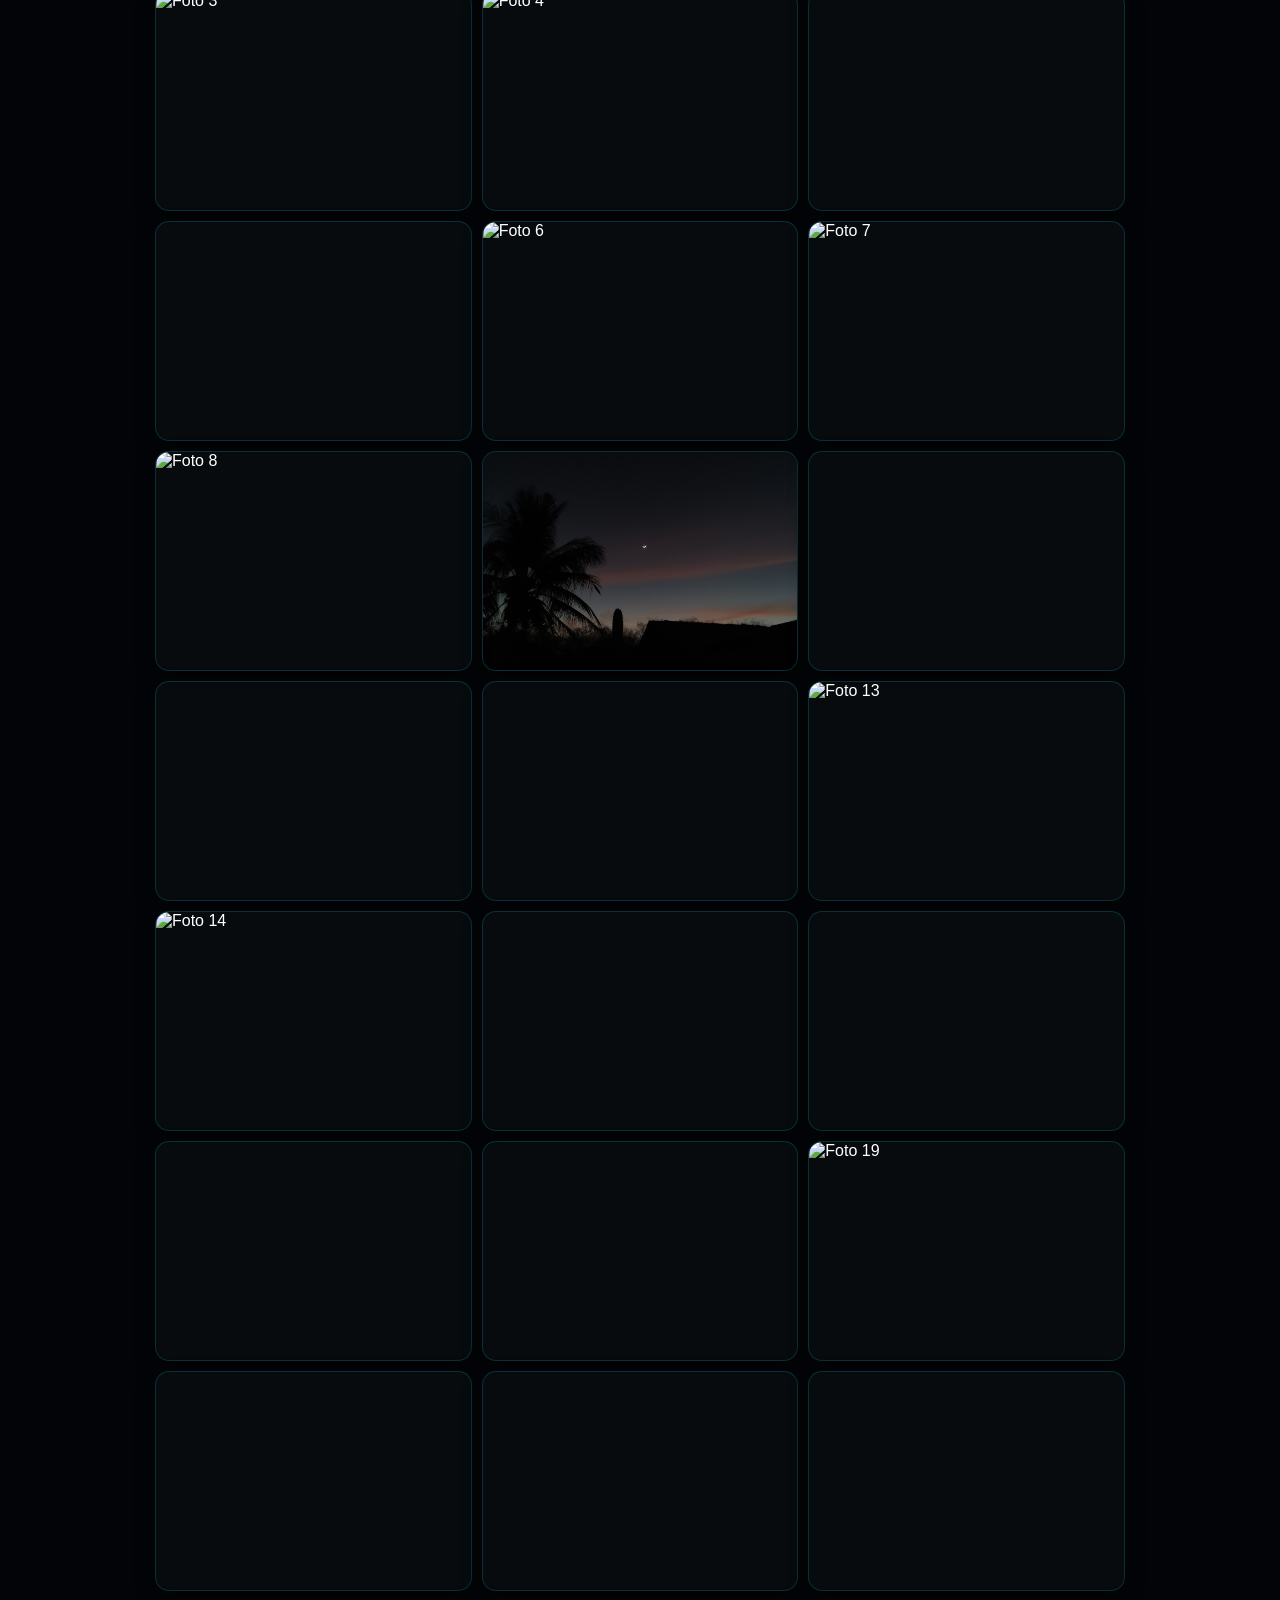
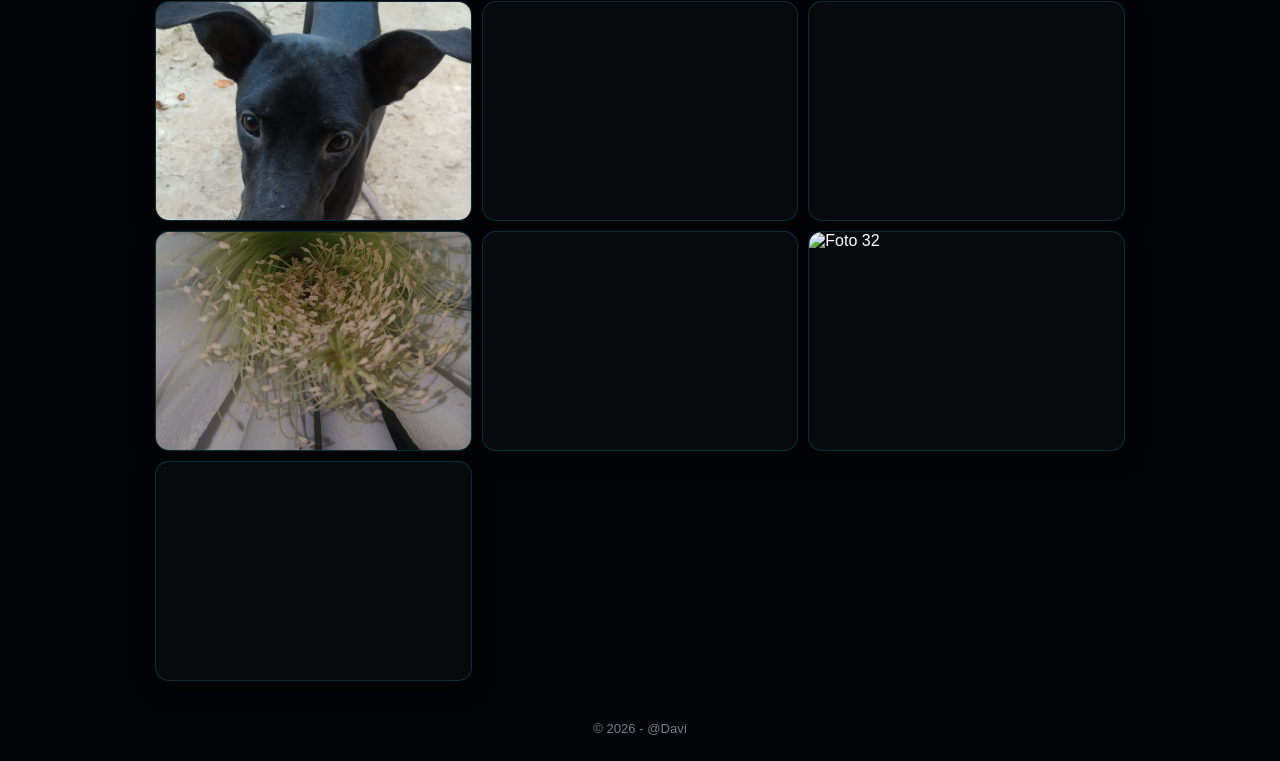
==== commit dac4ac1a: "Add files via upload" ====
--- a/fotos.html
+++ b/fotos.html
@@ -18,7 +18,49 @@
 
   <section>
     <div class="galeria">
-
+      <img data-src="Puma_132.jpg" alt="Foto 132">
+      <img data-src="Puma_131.jpg" alt="Foto 131">
+      <img data-src="Puma_130.jpg" alt="Foto 130">
+      <img data-src="Puma_129.jpg" alt="Foto 129">
+      <img data-src="Puma_128.jpg" alt="Foto 128">
+      <img data-src="Puma_127.jpg" alt="Foto 127">
+      <img data-src="Puma_126.jpg" alt="Foto 126">
+      <img data-src="Puma_125.jpg" alt="Foto 125">
+      <img data-src="Puma_124.jpg" alt="Foto 124">
+      <img data-src="Puma_123.jpg" alt="Foto 123">
+      <img data-src="Puma_122.jpg" alt="Foto 122">
+      <img data-src="Puma_121.jpg" alt="Foto 121">
+      <img data-src="Puma_120.jpg" alt="Foto 120">
+      <img data-src="Puma_119.jpg" alt="Foto 119">
+      <img data-src="Puma_118.jpg" alt="Foto 118">
+      <img data-src="Puma_117.jpg" alt="Foto 117">
+      <img data-src="Puma_116.jpg" alt="Foto 116">
+      <img data-src="Puma_115.jpg" alt="Foto 115">
+      <img data-src="Puma_114.jpg" alt="Foto 114">
+      <img data-src="Puma_113.jpg" alt="Foto 113">
+      <img data-src="Puma_112.jpg" alt="Foto 112">
+      <img data-src="Puma_111.jpg" alt="Foto 111">
+      <img data-src="Puma_110.jpg" alt="Foto 110">
+      <img data-src="Puma_109.jpg" alt="Foto 109">
+      <img data-src="Puma_108.jpg" alt="Foto 108">
+      <img data-src="Puma_107.jpg" alt="Foto 107">
+      <img data-src="Puma_106.jpg" alt="Foto 106">
+      <img data-src="Puma_105.jpg" alt="Foto 105">
+      <img data-src="Puma_104.jpg" alt="Foto 104">
+      <img data-src="Puma_103.jpg" alt="Foto 103">
+      <img data-src="Puma_102.jpg" alt="Foto 102">
+      <img data-src="Puma_101.jpg" alt="Foto 101">
+      <img data-src="Puma_100.jpg" alt="Foto 100">
+      <img data-src="Puma_99.jpg" alt="Foto 99">
+      <img data-src="Puma_98.jpg" alt="Foto 98">
+      <img data-src="Puma_97.jpg" alt="Foto 97">
+      <img data-src="Puma_96.jpg" alt="Foto 96">
+      <img data-src="Puma_95.jpg" alt="Foto 95">
+      <img data-src="Puma_94.jpg" alt="Foto 94">
+      <img data-src="Puma_93.jpg" alt="Foto93">
+      <img data-src="Puma_92.jpg" alt="Foto 92">
+      <img data-src="Puma_91.jpg" alt="Foto 91">
+      <img data-src="Puma_90.jpg" alt="Foto 90">
       <img data-src="Puma_foto80.jpg" alt="Foto 80">
       <img data-src="Puma_foto79.jpg" alt="Foto 79">
       <img data-src="Puma_foto78.jpg" alt="Foto 78">
